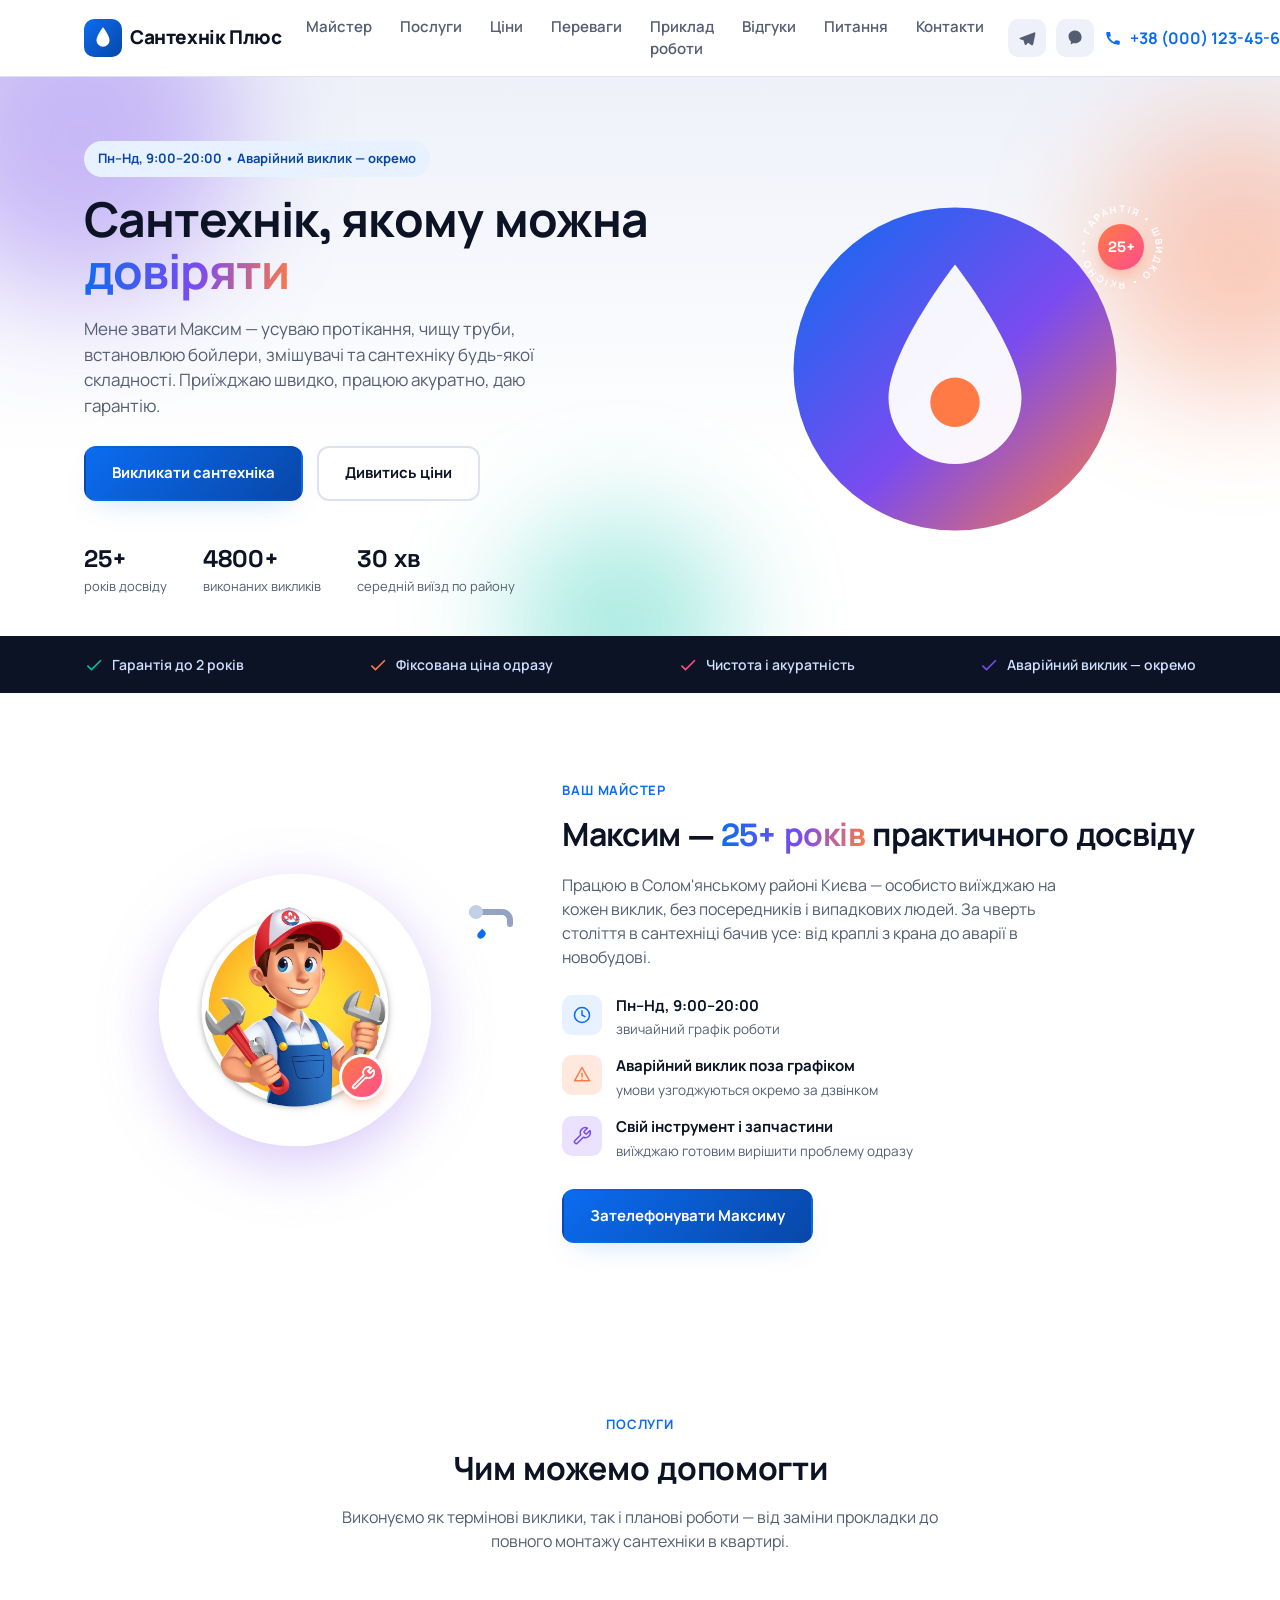
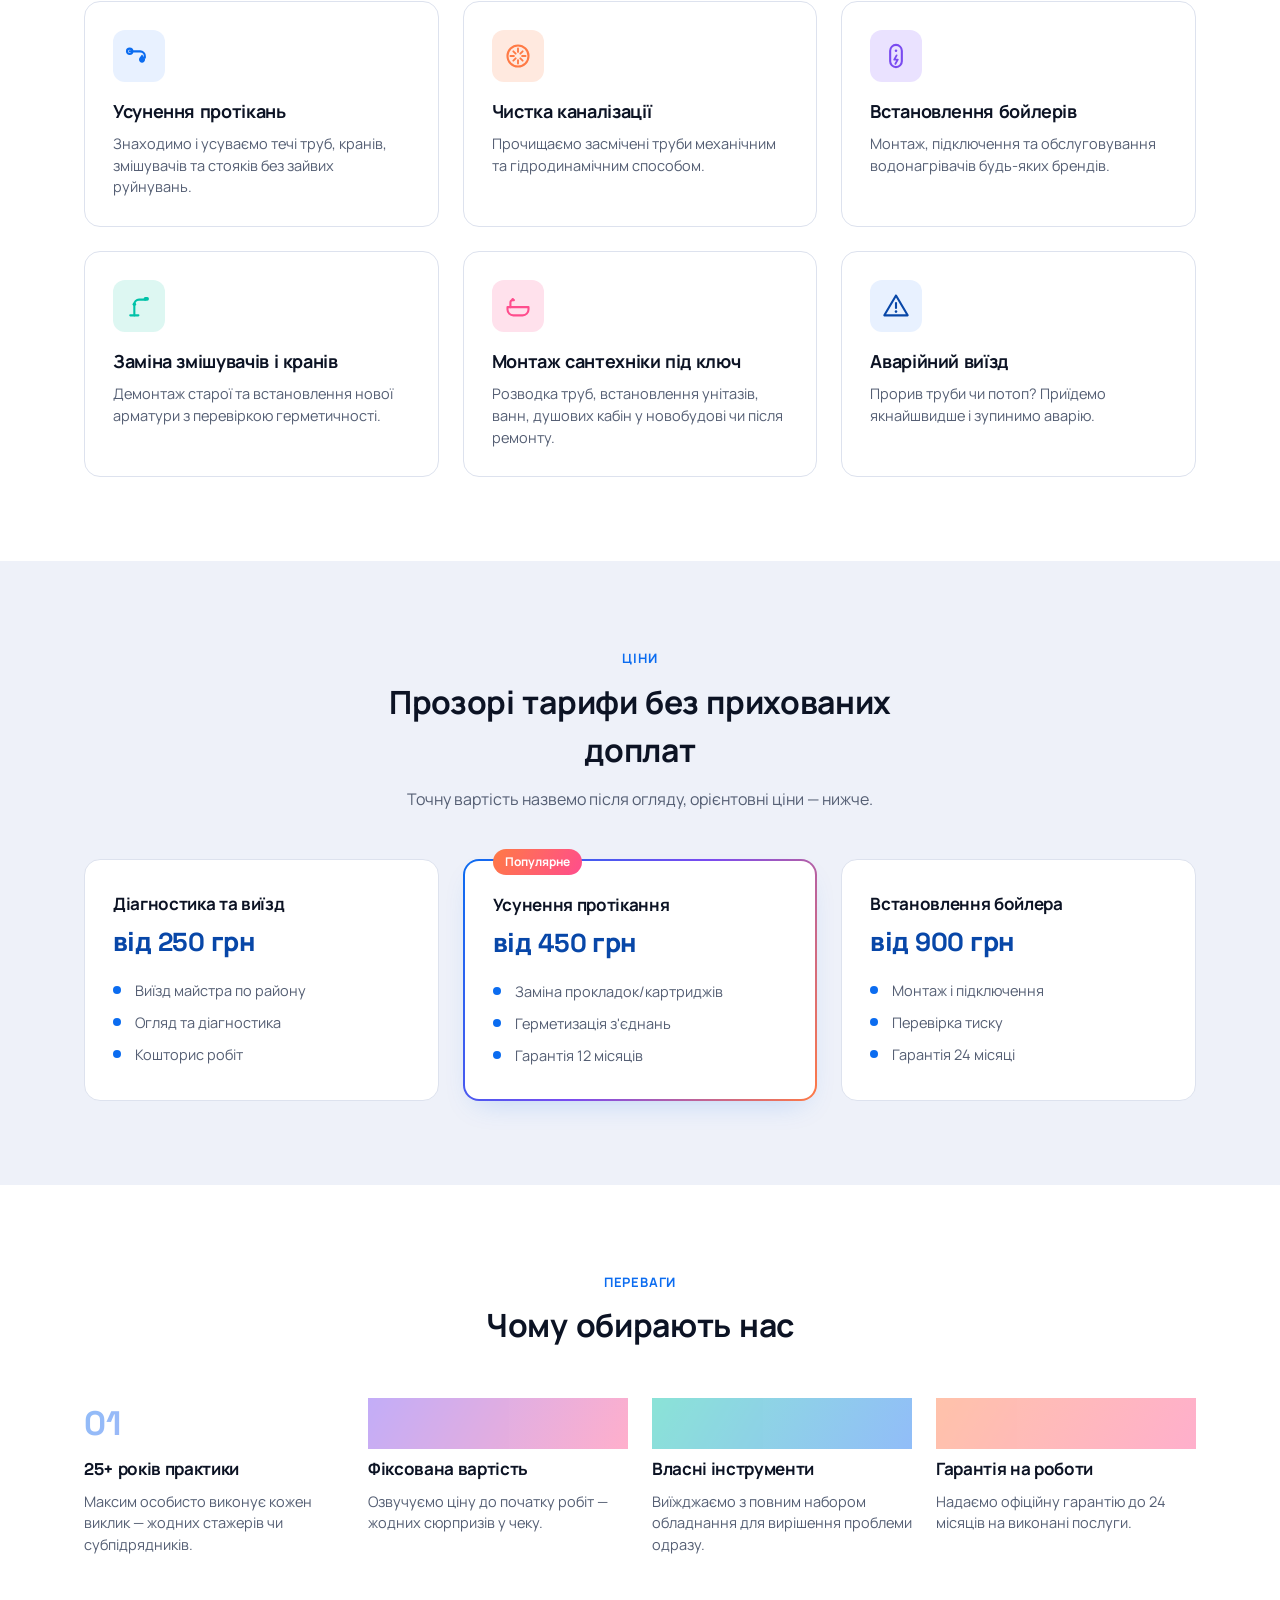
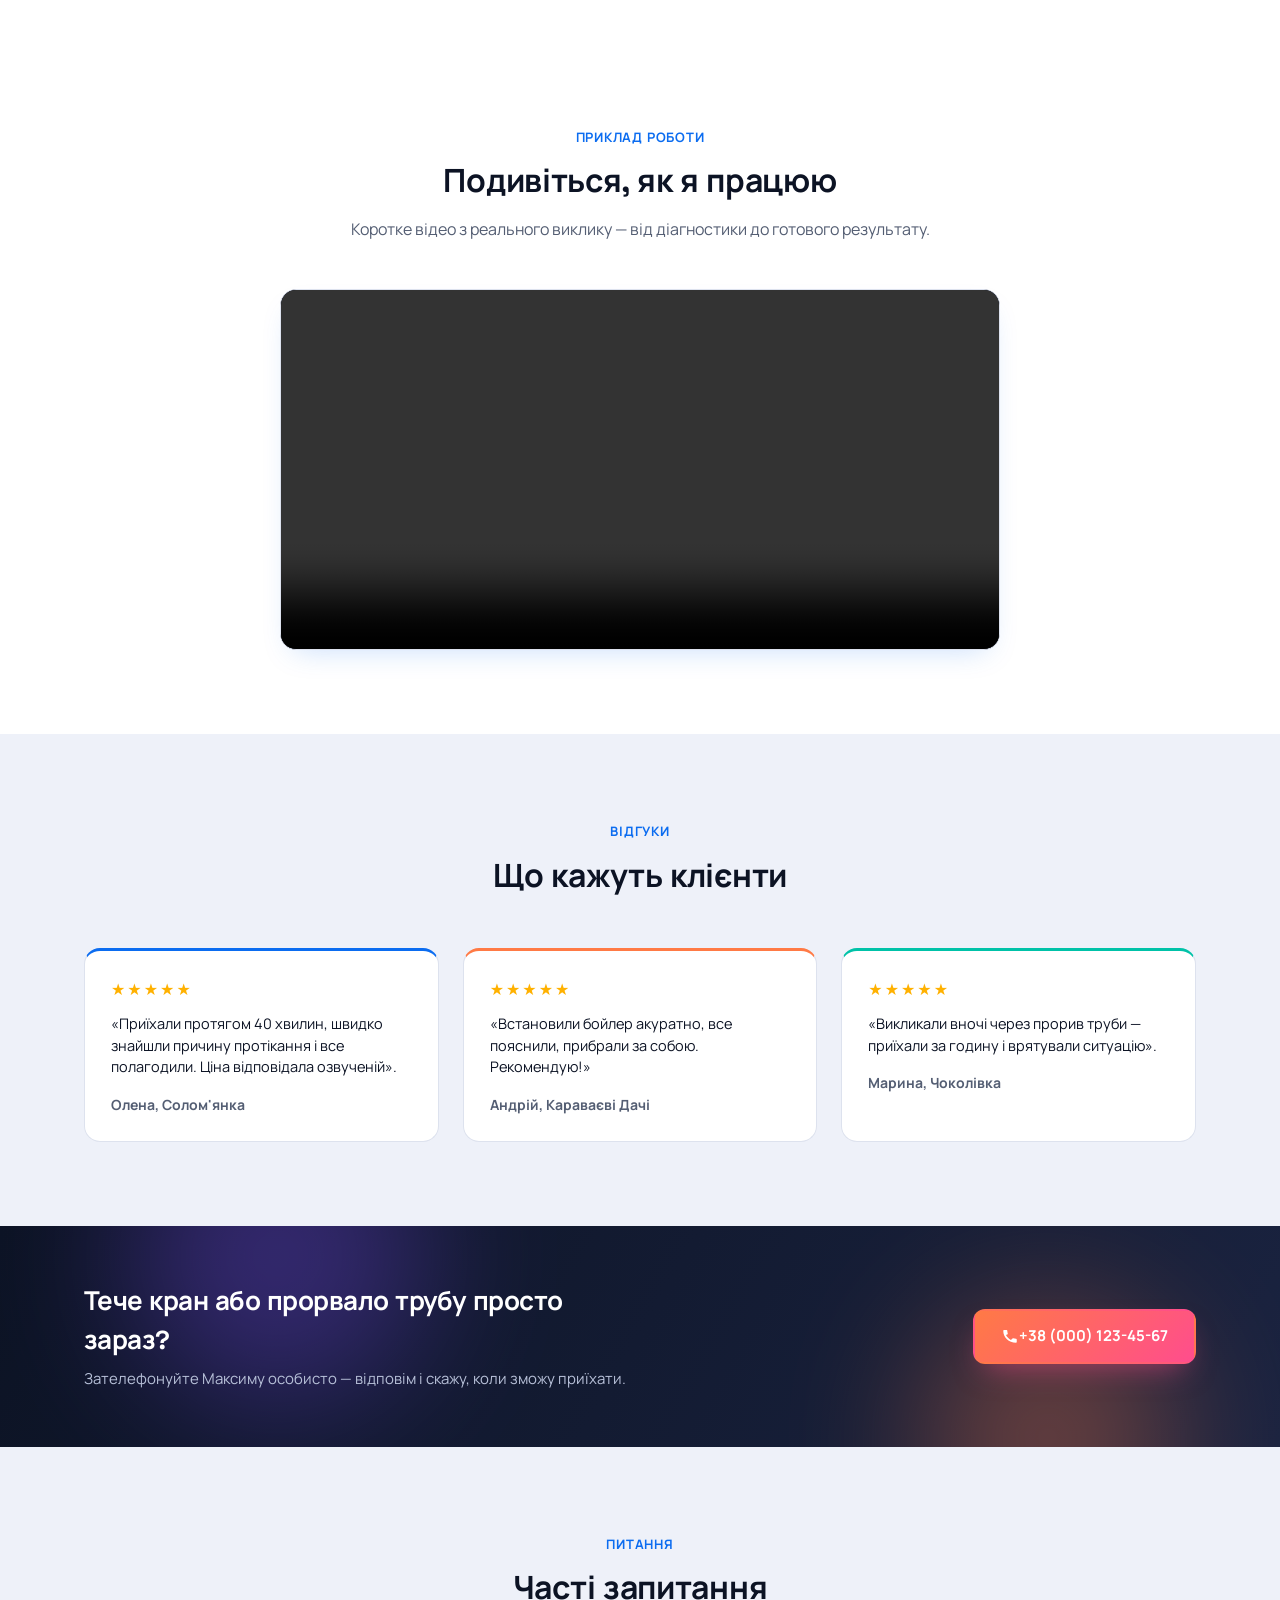
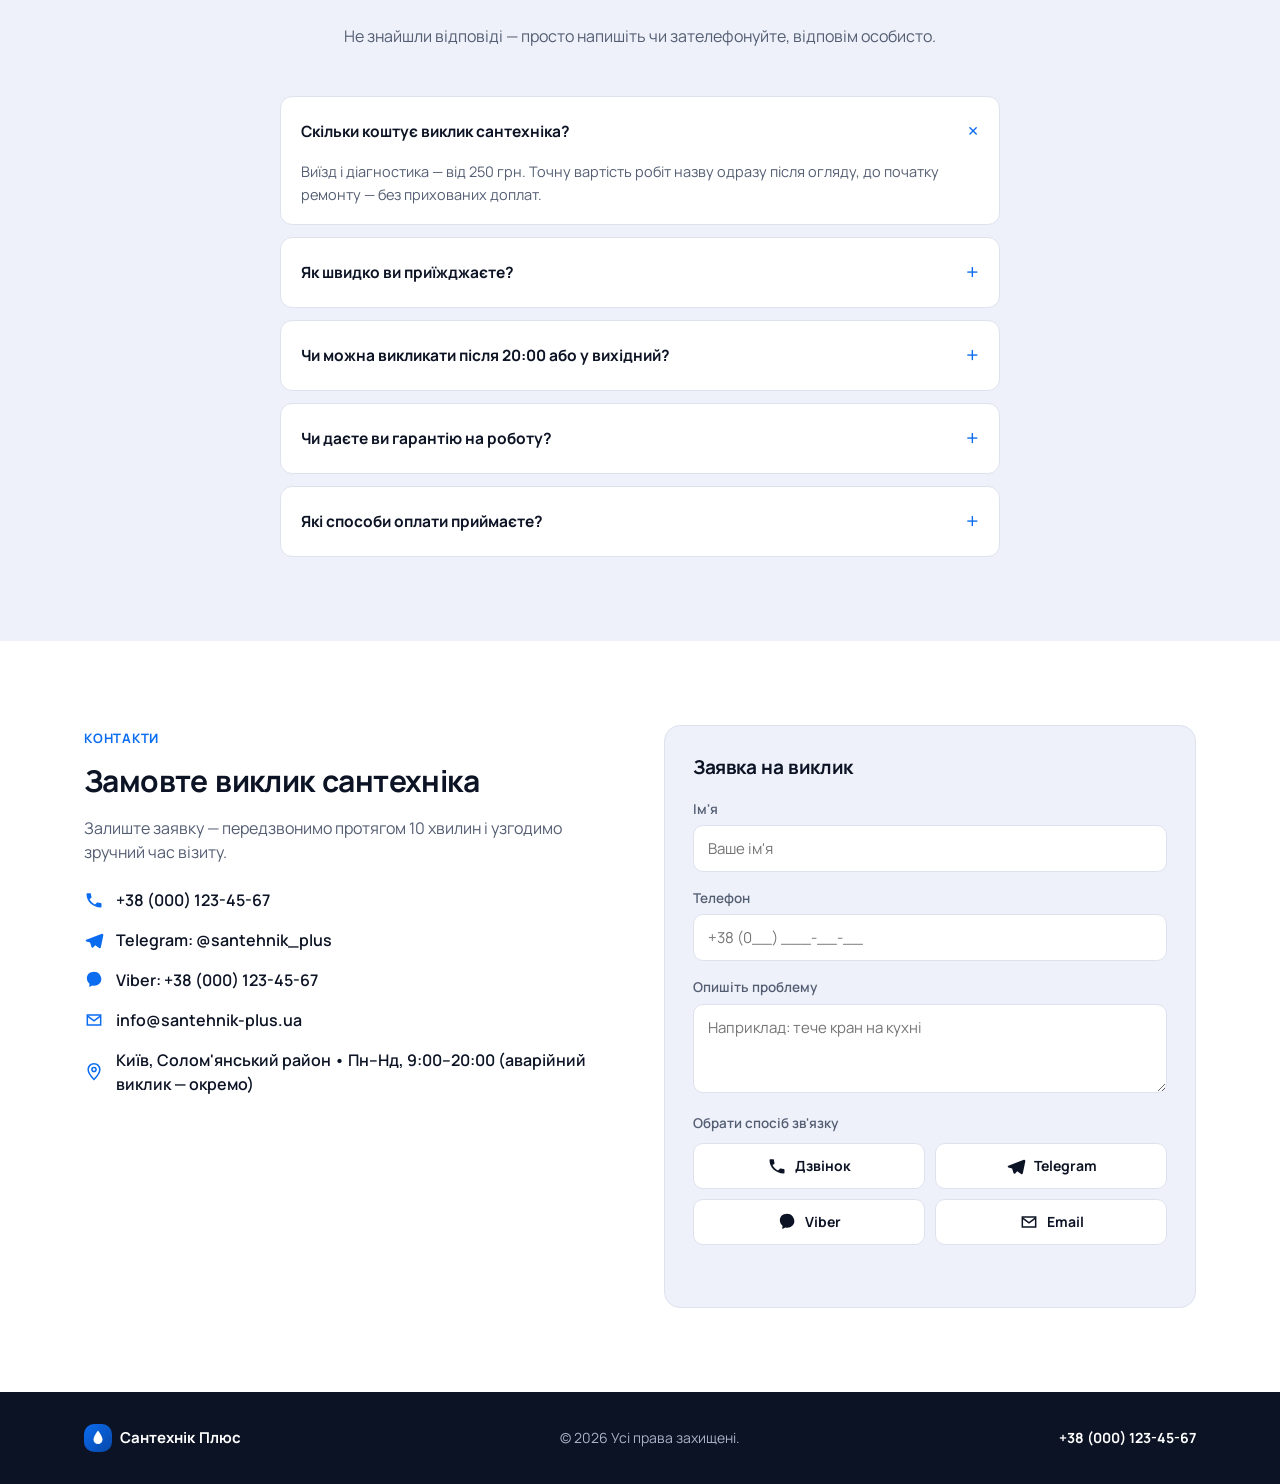
==== index.html @ 185c7ff7 "Darken palette and add FAQ, CTA band, scroll-reveal Deepen ink/border/muted tokens, add a dark gradi" ====
<!DOCTYPE html>
<html lang="uk">
<head>
<meta charset="UTF-8">
<meta name="viewport" content="width=device-width, initial-scale=1.0">
<title>Сантехнік Плюс — Максим, сантехнік з 25+ роками досвіду</title>
<meta name="description" content="Сантехнік Максим у Солом'янському районі Києва: усунення протікань, монтаж сантехніки, чистка труб, установка бойлерів. Виїзд протягом години, гарантія на роботи.">
<link rel="preconnect" href="https://fonts.googleapis.com">
<link rel="stylesheet" href="https://fonts.googleapis.com/css2?family=Manrope:wght@400;500;600;700;800&family=Space+Grotesk:wght@500;600;700&display=swap">
<link rel="stylesheet" href="style.css">
</head>
<body>

<header class="header" id="top">
  <div class="container header__inner">
    <a href="#top" class="logo">
      <span class="logo__icon">
        <svg width="26" height="26" viewBox="0 0 24 24" fill="none"><path d="M12 2C12 2 6 9.5 6 14a6 6 0 0012 0c0-4.5-6-12-6-12z" fill="currentColor"/></svg>
      </span>
      Сантехнік&nbsp;Плюс
    </a>
    <nav class="nav" id="nav">
      <a href="#master">Майстер</a>
      <a href="#services">Послуги</a>
      <a href="#prices">Ціни</a>
      <a href="#advantages">Переваги</a>
      <a href="#portfolio">Приклад роботи</a>
      <a href="#reviews">Відгуки</a>
      <a href="#faq">Питання</a>
      <a href="#contacts">Контакти</a>
    </nav>
    <div class="header__contacts">
      <a href="#" data-contact="telegram" target="_blank" rel="noopener" class="icon-btn icon-btn--telegram" aria-label="Написати в Telegram" title="Telegram">
        <svg width="18" height="18" viewBox="0 0 24 24" fill="none"><path d="M21.5 4.5L2.8 11.7c-1 .4-1 1.7.1 2l4.4 1.4 1.7 5.4c.3.9 1.4 1.1 2 .4l2.5-2.7 4.6 3.4c.8.6 1.9.2 2.1-.8l3-14.4c.3-1.3-1-2-2.3-1.9z" fill="currentColor"/></svg>
      </a>
      <a href="#" data-contact="viber" class="icon-btn icon-btn--viber" aria-label="Написати в Viber" title="Viber">
        <svg width="18" height="18" viewBox="0 0 24 24" fill="none"><path d="M12.1 2C7 2 3.4 5.3 3.4 10c0 2.6 1.2 4.9 3.2 6.5l-.3 3.3c0 .4.4.6.7.4l3-1.6c.7.2 1.4.3 2.1.3 5.1 0 8.7-3.3 8.7-8 0-4.6-3.6-8.9-8.7-8.9z" fill="currentColor"/></svg>
      </a>
      <a href="#" data-contact="tel" class="header__phone">
        <svg width="18" height="18" viewBox="0 0 24 24" fill="none"><path d="M6.6 10.8c1.4 2.8 3.8 5.1 6.6 6.6l2.2-2.2c.3-.3.7-.4 1-.2 1.1.4 2.3.6 3.6.6.6 0 1 .4 1 1V20c0 .6-.4 1-1 1C10.4 21 3 13.6 3 4.9c0-.6.4-1 1-1h3.4c.6 0 1 .4 1 1 0 1.2.2 2.4.6 3.6.1.4 0 .8-.2 1L6.6 10.8z" fill="currentColor"/></svg>
        <span data-contact="tel-text">+38 (000) 123-45-67</span>
      </a>
    </div>
    <button class="burger" id="burger" aria-label="Меню"><span></span><span></span><span></span></button>
  </div>
</header>

<section class="hero">
  <div class="hero__blob hero__blob--1" aria-hidden="true"></div>
  <div class="hero__blob hero__blob--2" aria-hidden="true"></div>
  <div class="hero__blob hero__blob--3" aria-hidden="true"></div>
  <div class="container hero__inner">
    <div class="hero__text">
      <span class="badge">Пн–Нд, 9:00–20:00 • Аварійний виклик — окремо</span>
      <h1>Сантехнік, якому можна <span class="gradient-word">довіряти</span></h1>
      <p>Мене звати Максим — усуваю протікання, чищу труби, встановлюю бойлери, змішувачі та сантехніку будь-якої складності. Приїжджаю швидко, працюю акуратно, даю гарантію.</p>
      <div class="hero__cta">
        <a href="tel:+380001234567" class="btn btn--primary">Викликати сантехніка</a>
        <a href="#prices" class="btn btn--ghost">Дивитись ціни</a>
      </div>
      <ul class="hero__stats">
        <li><strong>25+</strong><span>років досвіду</span></li>
        <li><strong>4800+</strong><span>виконаних викликів</span></li>
        <li><strong>30&nbsp;хв</strong><span>середній виїзд по району</span></li>
      </ul>
    </div>
    <div class="hero__art">
      <svg class="hero__art-main" viewBox="0 0 400 400" fill="none" aria-hidden="true">
        <circle cx="200" cy="200" r="170" fill="url(#g1)"/>
        <path d="M200 90c0 0-70 90-70 140a70 70 0 00140 0c0-50-70-140-70-140z" fill="#fff" fill-opacity="0.95"/>
        <circle cx="200" cy="235" r="26" fill="#ff7a45"/>
        <defs>
          <linearGradient id="g1" x1="30" y1="30" x2="370" y2="370" gradientUnits="userSpaceOnUse">
            <stop stop-color="#0b6cf0"/>
            <stop offset="0.55" stop-color="#7a4bf0"/>
            <stop offset="1" stop-color="#ff7a45"/>
          </linearGradient>
        </defs>
      </svg>
      <div class="stamp" aria-hidden="true">
        <svg class="stamp__ring" viewBox="0 0 120 120">
          <defs>
            <path id="stampCircle" d="M60,60 m-45,0 a45,45 0 1,1 90,0 a45,45 0 1,1 -90,0"/>
          </defs>
          <text font-size="12.3" font-weight="700" letter-spacing="2.4" fill="#fff">
            <textPath href="#stampCircle" startOffset="0%">• ГАРАНТІЯ • ШВИДКО • ЯКІСНО •</textPath>
          </text>
        </svg>
        <span class="stamp__center">25+</span>
      </div>
    </div>
  </div>
</section>

<section class="strip">
  <div class="container strip__inner">
    <div><svg width="20" height="20" viewBox="0 0 24 24" fill="none"><path d="M9 16.2L4.8 12l-1.4 1.4L9 19 21 7l-1.4-1.4L9 16.2z" fill="currentColor"/></svg> Гарантія до 2 років</div>
    <div><svg width="20" height="20" viewBox="0 0 24 24" fill="none"><path d="M9 16.2L4.8 12l-1.4 1.4L9 19 21 7l-1.4-1.4L9 16.2z" fill="currentColor"/></svg> Фіксована ціна одразу</div>
    <div><svg width="20" height="20" viewBox="0 0 24 24" fill="none"><path d="M9 16.2L4.8 12l-1.4 1.4L9 19 21 7l-1.4-1.4L9 16.2z" fill="currentColor"/></svg> Чистота і акуратність</div>
    <div><svg width="20" height="20" viewBox="0 0 24 24" fill="none"><path d="M9 16.2L4.8 12l-1.4 1.4L9 19 21 7l-1.4-1.4L9 16.2z" fill="currentColor"/></svg> Аварійний виклик — окремо</div>
  </div>
</section>

<section class="section master reveal" id="master">
  <div class="container master__inner">
    <div class="master__art" aria-hidden="true">
      <div class="master__avatar">
        <div class="master__avatar-frame">
          <img src="images/master-photo.jpg" alt="Максим — сантехнік" width="180" height="180">
        </div>
        <span class="master__badge" title="Розвідний ключ — інструмент №1">
          <svg width="26" height="26" viewBox="0 0 24 24" fill="none"><path d="M20.5 3.5a5 5 0 00-6.8 6.8L4 20l0 0a1.4 1.4 0 002 2l9.7-9.7a5 5 0 006.8-6.8l-3 3-2-2 3-3z" stroke="#fff" stroke-width="1.7" stroke-linejoin="round" stroke-linecap="round"/></svg>
        </span>
      </div>
      <div class="faucet" aria-hidden="true">
        <svg width="70" height="60" viewBox="0 0 70 60" fill="none">
          <path d="M6 14h30a8 8 0 018 8v4" stroke="#94a3c4" stroke-width="6" stroke-linecap="round"/>
          <circle cx="10" cy="14" r="7" fill="#c3cfe6"/>
        </svg>
        <span class="faucet__drop"></span>
        <span class="faucet__ripple"></span>
      </div>
    </div>
    <div class="master__info">
      <span class="eyebrow">Ваш майстер</span>
      <h2>Максим — <span class="gradient-word">25+ років</span> практичного досвіду</h2>
      <p>Працюю в Солом'янському районі Києва — особисто виїжджаю на кожен виклик, без посередників і випадкових людей. За чверть століття в сантехніці бачив усе: від краплі з крана до аварії в новобудові.</p>
      <ul class="master__facts">
        <li>
          <span class="master__fact-icon master__fact-icon--blue">
            <svg width="20" height="20" viewBox="0 0 24 24" fill="none"><circle cx="12" cy="12" r="9" stroke="currentColor" stroke-width="1.8"/><path d="M12 7v5l3.5 2" stroke="currentColor" stroke-width="1.8" stroke-linecap="round" stroke-linejoin="round"/></svg>
          </span>
          <div><strong>Пн–Нд, 9:00–20:00</strong><span>звичайний графік роботи</span></div>
        </li>
        <li>
          <span class="master__fact-icon master__fact-icon--orange">
            <svg width="20" height="20" viewBox="0 0 24 24" fill="none"><path d="M12 3l9 16H3l9-16z" stroke="currentColor" stroke-width="1.8" stroke-linejoin="round"/><path d="M12 10v4" stroke="currentColor" stroke-width="1.8" stroke-linecap="round"/><circle cx="12" cy="17" r="0.9" fill="currentColor"/></svg>
          </span>
          <div><strong>Аварійний виклик поза графіком</strong><span>умови узгоджуються окремо за дзвінком</span></div>
        </li>
        <li>
          <span class="master__fact-icon master__fact-icon--purple">
            <svg width="20" height="20" viewBox="0 0 24 24" fill="none"><path d="M14.7 6.3a1 1 0 000 1.4l1.6 1.6a1 1 0 001.4 0l3.77-3.77a6 6 0 01-7.94 7.94l-6.91 6.91a2.12 2.12 0 01-3-3l6.91-6.91a6 6 0 017.94-7.94l-3.76 3.76z" stroke="currentColor" stroke-width="1.8" stroke-linejoin="round" stroke-linecap="round"/></svg>
          </span>
          <div><strong>Свій інструмент і запчастини</strong><span>виїжджаю готовим вирішити проблему одразу</span></div>
        </li>
      </ul>
      <a href="#" data-contact="tel" class="btn btn--primary">Зателефонувати Максиму</a>
    </div>
  </div>
</section>

<section class="section reveal" id="services">
  <div class="container">
    <div class="section__head">
      <span class="eyebrow">Послуги</span>
      <h2>Чим можемо допомогти</h2>
      <p>Виконуємо як термінові виклики, так і планові роботи — від заміни прокладки до повного монтажу сантехніки в квартирі.</p>
    </div>
    <div class="grid grid--services">
      <div class="card">
        <div class="card__icon"><svg width="28" height="28" viewBox="0 0 24 24" fill="none"><path d="M4 8h9a4 4 0 014 4v1.5" stroke="currentColor" stroke-width="1.8" stroke-linecap="round"/><circle cx="4" cy="8" r="2.3" stroke="currentColor" stroke-width="1.8"/><path d="M17.2 15c0 1.5-1.2 2.7-2.6 2.7s-2.6-1.2-2.6-2.7c0-1.4 2.6-4.3 2.6-4.3s2.6 2.9 2.6 4.3z" fill="currentColor"/></svg></div>
        <h3>Усунення протікань</h3>
        <p>Знаходимо і усуваємо течі труб, кранів, змішувачів та стояків без зайвих руйнувань.</p>
      </div>
      <div class="card">
        <div class="card__icon"><svg width="28" height="28" viewBox="0 0 24 24" fill="none"><circle cx="12" cy="12" r="9" stroke="currentColor" stroke-width="1.8"/><path d="M12 5.5v3M12 15.5v3M5.5 12h3M15.5 12h3M8 8l2 2M14 14l2 2M8 16l2-2M14 10l2-2" stroke="currentColor" stroke-width="1.6" stroke-linecap="round"/></svg></div>
        <h3>Чистка каналізації</h3>
        <p>Прочищаємо засмічені труби механічним та гідродинамічним способом.</p>
      </div>
      <div class="card">
        <div class="card__icon"><svg width="28" height="28" viewBox="0 0 24 24" fill="none"><rect x="7" y="2.5" width="10" height="19" rx="5" stroke="currentColor" stroke-width="1.8"/><circle cx="12" cy="7.5" r="1.1" fill="currentColor"/><path d="M12.5 11.5l-2 3.6h3l-2 3.6" stroke="currentColor" stroke-width="1.6" stroke-linecap="round" stroke-linejoin="round"/></svg></div>
        <h3>Встановлення бойлерів</h3>
        <p>Монтаж, підключення та обслуговування водонагрівачів будь-яких брендів.</p>
      </div>
      <div class="card">
        <div class="card__icon"><svg width="28" height="28" viewBox="0 0 24 24" fill="none"><path d="M8 20V10.5a4 4 0 014-4h5.5" stroke="currentColor" stroke-width="1.8" stroke-linecap="round"/><path d="M4.5 20h7" stroke="currentColor" stroke-width="1.8" stroke-linecap="round"/><rect x="16" y="4.3" width="4.5" height="3.2" rx="1.4" fill="currentColor"/><circle cx="8" cy="10.5" r="1.5" fill="currentColor"/></svg></div>
        <h3>Заміна змішувачів і кранів</h3>
        <p>Демонтаж старої та встановлення нової арматури з перевіркою герметичності.</p>
      </div>
      <div class="card">
        <div class="card__icon"><svg width="28" height="28" viewBox="0 0 24 24" fill="none"><path d="M3 13h18v2a5 5 0 01-5 5H8a5 5 0 01-5-5v-2z" stroke="currentColor" stroke-width="1.8" stroke-linejoin="round"/><path d="M5.5 13V9a2 2 0 012-2h1" stroke="currentColor" stroke-width="1.8" stroke-linecap="round"/><circle cx="7.5" cy="6.3" r="1.1" fill="currentColor"/></svg></div>
        <h3>Монтаж сантехніки під ключ</h3>
        <p>Розводка труб, встановлення унітазів, ванн, душових кабін у новобудові чи після ремонту.</p>
      </div>
      <div class="card">
        <div class="card__icon"><svg width="28" height="28" viewBox="0 0 24 24" fill="none"><path d="M12 3L2 20h20L12 3z" stroke="currentColor" stroke-width="1.8" stroke-linejoin="round"/><path d="M12 9.5v4.2" stroke="currentColor" stroke-width="1.8" stroke-linecap="round"/><circle cx="12" cy="16.8" r="1.1" fill="currentColor"/></svg></div>
        <h3>Аварійний виїзд</h3>
        <p>Прорив труби чи потоп? Приїдемо якнайшвидше і зупинимо аварію.</p>
      </div>
    </div>
  </div>
</section>

<section class="section section--muted reveal" id="prices">
  <div class="container">
    <div class="section__head">
      <span class="eyebrow">Ціни</span>
      <h2>Прозорі тарифи без прихованих доплат</h2>
      <p>Точну вартість назвемо після огляду, орієнтовні ціни — нижче.</p>
    </div>
    <div class="grid grid--prices">
      <div class="price">
        <h3>Діагностика та виїзд</h3>
        <div class="price__value">від 250&nbsp;грн</div>
        <ul>
          <li>Виїзд майстра по району</li>
          <li>Огляд та діагностика</li>
          <li>Кошторис робіт</li>
        </ul>
      </div>
      <div class="price price--accent">
        <span class="price__tag">Популярне</span>
        <h3>Усунення протікання</h3>
        <div class="price__value">від 450&nbsp;грн</div>
        <ul>
          <li>Заміна прокладок/картриджів</li>
          <li>Герметизація з'єднань</li>
          <li>Гарантія 12 місяців</li>
        </ul>
      </div>
      <div class="price">
        <h3>Встановлення бойлера</h3>
        <div class="price__value">від 900&nbsp;грн</div>
        <ul>
          <li>Монтаж і підключення</li>
          <li>Перевірка тиску</li>
          <li>Гарантія 24 місяці</li>
        </ul>
      </div>
    </div>
  </div>
</section>

<section class="section reveal" id="advantages">
  <div class="container">
    <div class="section__head">
      <span class="eyebrow">Переваги</span>
      <h2>Чому обирають нас</h2>
    </div>
    <div class="grid grid--adv">
      <div class="adv">
        <span class="adv__num">01</span>
        <h3>25+ років практики</h3>
        <p>Максим особисто виконує кожен виклик — жодних стажерів чи субпідрядників.</p>
      </div>
      <div class="adv">
        <span class="adv__num">02</span>
        <h3>Фіксована вартість</h3>
        <p>Озвучуємо ціну до початку робіт — жодних сюрпризів у чеку.</p>
      </div>
      <div class="adv">
        <span class="adv__num">03</span>
        <h3>Власні інструменти</h3>
        <p>Виїжджаємо з повним набором обладнання для вирішення проблеми одразу.</p>
      </div>
      <div class="adv">
        <span class="adv__num">04</span>
        <h3>Гарантія на роботи</h3>
        <p>Надаємо офіційну гарантію до 24 місяців на виконані послуги.</p>
      </div>
    </div>
  </div>
</section>

<section class="section reveal" id="portfolio">
  <div class="container">
    <div class="section__head">
      <span class="eyebrow">Приклад роботи</span>
      <h2>Подивіться, як я працюю</h2>
      <p>Коротке відео з реального виклику — від діагностики до готового результату.</p>
    </div>
    <div class="video-frame">
      <video controls preload="metadata">
        <source src="video/video_2026-09-09_15-51-47.mp4" type="video/mp4">
        Ваш браузер не підтримує відео. <a href="video/video_2026-09-09_15-51-47.mp4">Завантажити відео</a>.
      </video>
    </div>
  </div>
</section>

<section class="section section--muted reveal" id="reviews">
  <div class="container">
    <div class="section__head">
      <span class="eyebrow">Відгуки</span>
      <h2>Що кажуть клієнти</h2>
    </div>
    <div class="grid grid--reviews">
      <div class="review">
        <div class="review__stars">★★★★★</div>
        <p>«Приїхали протягом 40 хвилин, швидко знайшли причину протікання і все полагодили. Ціна відповідала озвученій».</p>
        <div class="review__author">Олена, Солом'янка</div>
      </div>
      <div class="review">
        <div class="review__stars">★★★★★</div>
        <p>«Встановили бойлер акуратно, все пояснили, прибрали за собою. Рекомендую!»</p>
        <div class="review__author">Андрій, Караваєві Дачі</div>
      </div>
      <div class="review">
        <div class="review__stars">★★★★★</div>
        <p>«Викликали вночі через прорив труби — приїхали за годину і врятували ситуацію».</p>
        <div class="review__author">Марина, Чоколівка</div>
      </div>
    </div>
  </div>
</section>

<section class="cta-band reveal">
  <div class="cta-band__blob cta-band__blob--1" aria-hidden="true"></div>
  <div class="cta-band__blob cta-band__blob--2" aria-hidden="true"></div>
  <div class="container cta-band__inner">
    <div>
      <h2>Тече кран або прорвало трубу просто зараз?</h2>
      <p>Зателефонуйте Максиму особисто — відповім і скажу, коли зможу приїхати.</p>
    </div>
    <a href="#" data-contact="tel" class="btn btn--cta">
      <svg width="18" height="18" viewBox="0 0 24 24" fill="none"><path d="M6.6 10.8c1.4 2.8 3.8 5.1 6.6 6.6l2.2-2.2c.3-.3.7-.4 1-.2 1.1.4 2.3.6 3.6.6.6 0 1 .4 1 1V20c0 .6-.4 1-1 1C10.4 21 3 13.6 3 4.9c0-.6.4-1 1-1h3.4c.6 0 1 .4 1 1 0 1.2.2 2.4.6 3.6.1.4 0 .8-.2 1L6.6 10.8z" fill="currentColor"/></svg>
      <span data-contact="tel-text">+38 (000) 123-45-67</span>
    </a>
  </div>
</section>

<section class="section section--muted reveal" id="faq">
  <div class="container">
    <div class="section__head">
      <span class="eyebrow">Питання</span>
      <h2>Часті запитання</h2>
      <p>Не знайшли відповіді — просто напишіть чи зателефонуйте, відповім особисто.</p>
    </div>
    <div class="faq">
      <details class="faq__item" open>
        <summary>Скільки коштує виклик сантехніка?</summary>
        <p>Виїзд і діагностика — від 250 грн. Точну вартість робіт назву одразу після огляду, до початку ремонту — без прихованих доплат.</p>
      </details>
      <details class="faq__item">
        <summary>Як швидко ви приїжджаєте?</summary>
        <p>У межах Солом'янського району зазвичай протягом 30–60 хвилин після дзвінка в робочий час (9:00–20:00).</p>
      </details>
      <details class="faq__item">
        <summary>Чи можна викликати після 20:00 або у вихідний?</summary>
        <p>Так, аварійні випадки (прорив труби, потоп) розглядаю поза графіком — умови такого виїзду узгоджуємо окремо за дзвінком.</p>
      </details>
      <details class="faq__item">
        <summary>Чи даєте ви гарантію на роботу?</summary>
        <p>Так, на всі виконані роботи — офіційна гарантія від 12 до 24 місяців залежно від типу послуги.</p>
      </details>
      <details class="faq__item">
        <summary>Які способи оплати приймаєте?</summary>
        <p>Готівка або переказ на карту одразу після завершення робіт — без передоплати.</p>
      </details>
    </div>
  </div>
</section>

<section class="section reveal" id="contacts">
  <div class="container contacts">
    <div class="contacts__info">
      <span class="eyebrow">Контакти</span>
      <h2>Замовте виклик сантехніка</h2>
      <p>Залиште заявку — передзвонимо протягом 10 хвилин і узгодимо зручний час візиту.</p>
      <ul class="contacts__list">
        <li>
          <svg width="20" height="20" viewBox="0 0 24 24" fill="none"><path d="M6.6 10.8c1.4 2.8 3.8 5.1 6.6 6.6l2.2-2.2c.3-.3.7-.4 1-.2 1.1.4 2.3.6 3.6.6.6 0 1 .4 1 1V20c0 .6-.4 1-1 1C10.4 21 3 13.6 3 4.9c0-.6.4-1 1-1h3.4c.6 0 1 .4 1 1 0 1.2.2 2.4.6 3.6.1.4 0 .8-.2 1L6.6 10.8z" fill="currentColor"/></svg>
          <a href="#" data-contact="tel"><span data-contact="tel-text">+38 (000) 123-45-67</span></a>
        </li>
        <li>
          <svg width="20" height="20" viewBox="0 0 24 24" fill="none"><path d="M21.5 4.5L2.8 11.7c-1 .4-1 1.7.1 2l4.4 1.4 1.7 5.4c.3.9 1.4 1.1 2 .4l2.5-2.7 4.6 3.4c.8.6 1.9.2 2.1-.8l3-14.4c.3-1.3-1-2-2.3-1.9z" fill="currentColor"/></svg>
          <a href="#" data-contact="telegram" target="_blank" rel="noopener">Telegram: <span data-contact="telegram-text">@santehnik_plus</span></a>
        </li>
        <li>
          <svg width="20" height="20" viewBox="0 0 24 24" fill="none"><path d="M12.1 2C7 2 3.4 5.3 3.4 10c0 2.6 1.2 4.9 3.2 6.5l-.3 3.3c0 .4.4.6.7.4l3-1.6c.7.2 1.4.3 2.1.3 5.1 0 8.7-3.3 8.7-8 0-4.6-3.6-8.9-8.7-8.9z" fill="currentColor"/></svg>
          <a href="#" data-contact="viber">Viber: <span data-contact="tel-text">+38 (000) 123-45-67</span></a>
        </li>
        <li>
          <svg width="20" height="20" viewBox="0 0 24 24" fill="none"><path d="M4 6h16v12H4z" stroke="currentColor" stroke-width="1.8"/><path d="M4 7l8 6 8-6" stroke="currentColor" stroke-width="1.8"/></svg>
          <a href="#" data-contact="email">info@santehnik-plus.ua</a>
        </li>
        <li>
          <svg width="20" height="20" viewBox="0 0 24 24" fill="none"><path d="M12 21s-7-7.2-7-12a7 7 0 1114 0c0 4.8-7 12-7 12z" stroke="currentColor" stroke-width="1.8"/><circle cx="12" cy="9" r="2.5" stroke="currentColor" stroke-width="1.8"/></svg>
          <span>Київ, Солом'янський район • Пн–Нд, 9:00–20:00 (аварійний виклик — окремо)</span>
        </li>
      </ul>
    </div>
    <form class="form" id="callForm">
      <h3>Заявка на виклик</h3>
      <label>
        Ім'я
        <input type="text" name="name" placeholder="Ваше ім'я" required>
      </label>
      <label>
        Телефон
        <input type="tel" name="phone" placeholder="+38 (0__) ___-__-__" required>
      </label>
      <label>
        Опишіть проблему
        <textarea name="message" placeholder="Наприклад: тече кран на кухні" rows="3"></textarea>
      </label>
      <p class="form__label">Обрати спосіб зв'язку</p>
      <div class="channel-buttons">
        <button type="button" class="channel-btn channel-btn--tel" data-channel="tel">
          <svg width="20" height="20" viewBox="0 0 24 24" fill="none"><path d="M6.6 10.8c1.4 2.8 3.8 5.1 6.6 6.6l2.2-2.2c.3-.3.7-.4 1-.2 1.1.4 2.3.6 3.6.6.6 0 1 .4 1 1V20c0 .6-.4 1-1 1C10.4 21 3 13.6 3 4.9c0-.6.4-1 1-1h3.4c.6 0 1 .4 1 1 0 1.2.2 2.4.6 3.6.1.4 0 .8-.2 1L6.6 10.8z" fill="currentColor"/></svg>
          Дзвінок
        </button>
        <button type="button" class="channel-btn channel-btn--telegram" data-channel="telegram">
          <svg width="20" height="20" viewBox="0 0 24 24" fill="none"><path d="M21.5 4.5L2.8 11.7c-1 .4-1 1.7.1 2l4.4 1.4 1.7 5.4c.3.9 1.4 1.1 2 .4l2.5-2.7 4.6 3.4c.8.6 1.9.2 2.1-.8l3-14.4c.3-1.3-1-2-2.3-1.9z" fill="currentColor"/></svg>
          Telegram
        </button>
        <button type="button" class="channel-btn channel-btn--viber" data-channel="viber">
          <svg width="20" height="20" viewBox="0 0 24 24" fill="none"><path d="M12.1 2C7 2 3.4 5.3 3.4 10c0 2.6 1.2 4.9 3.2 6.5l-.3 3.3c0 .4.4.6.7.4l3-1.6c.7.2 1.4.3 2.1.3 5.1 0 8.7-3.3 8.7-8 0-4.6-3.6-8.9-8.7-8.9z" fill="currentColor"/></svg>
          Viber
        </button>
        <button type="button" class="channel-btn channel-btn--email" data-channel="email">
          <svg width="20" height="20" viewBox="0 0 24 24" fill="none"><path d="M4 6h16v12H4z" stroke="currentColor" stroke-width="1.8"/><path d="M4 7l8 6 8-6" stroke="currentColor" stroke-width="1.8"/></svg>
          Email
        </button>
      </div>
      <p class="form__note" id="formNote"></p>
    </form>
  </div>
</section>

<footer class="footer">
  <div class="container footer__inner">
    <span class="footer__brand">
      <span class="logo__icon"><svg width="18" height="18" viewBox="0 0 24 24" fill="none"><path d="M12 2C12 2 6 9.5 6 14a6 6 0 0012 0c0-4.5-6-12-6-12z" fill="currentColor"/></svg></span>
      Сантехнік Плюс
    </span>
    <span>© <span id="year"></span> Усі права захищені.</span>
    <a href="#" data-contact="tel"><span data-contact="tel-text">+38 (000) 123-45-67</span></a>
  </div>
</footer>

<div class="fab-menu" id="fabMenu">
  <a href="#" data-contact="email" class="fab fab--mini fab--email" aria-label="Написати на email">
    <svg width="20" height="20" viewBox="0 0 24 24" fill="none"><path d="M4 6h16v12H4z" stroke="currentColor" stroke-width="1.8"/><path d="M4 7l8 6 8-6" stroke="currentColor" stroke-width="1.8"/></svg>
  </a>
  <a href="#" data-contact="viber" class="fab fab--mini fab--viber" aria-label="Написати в Viber">
    <svg width="20" height="20" viewBox="0 0 24 24" fill="none"><path d="M12.1 2C7 2 3.4 5.3 3.4 10c0 2.6 1.2 4.9 3.2 6.5l-.3 3.3c0 .4.4.6.7.4l3-1.6c.7.2 1.4.3 2.1.3 5.1 0 8.7-3.3 8.7-8 0-4.6-3.6-8.9-8.7-8.9z" fill="currentColor"/></svg>
  </a>
  <a href="#" data-contact="telegram" target="_blank" rel="noopener" class="fab fab--mini fab--telegram" aria-label="Написати в Telegram">
    <svg width="20" height="20" viewBox="0 0 24 24" fill="none"><path d="M21.5 4.5L2.8 11.7c-1 .4-1 1.7.1 2l4.4 1.4 1.7 5.4c.3.9 1.4 1.1 2 .4l2.5-2.7 4.6 3.4c.8.6 1.9.2 2.1-.8l3-14.4c.3-1.3-1-2-2.3-1.9z" fill="currentColor"/></svg>
  </a>
  <button type="button" class="fab fab--toggle" id="fabToggle" aria-label="Зв'язатися з нами">
    <svg width="24" height="24" viewBox="0 0 24 24" fill="none"><path d="M6.6 10.8c1.4 2.8 3.8 5.1 6.6 6.6l2.2-2.2c.3-.3.7-.4 1-.2 1.1.4 2.3.6 3.6.6.6 0 1 .4 1 1V20c0 .6-.4 1-1 1C10.4 21 3 13.6 3 4.9c0-.6.4-1 1-1h3.4c.6 0 1 .4 1 1 0 1.2.2 2.4.6 3.6.1.4 0 .8-.2 1L6.6 10.8z" fill="currentColor"/></svg>
  </button>
</div>

<script src="script.js"></script>
</body>
</html>
---- style.css ----
:root {
  --blue: #0b6cf0;
  --blue-dark: #0847a8;
  --purple: #7a4bf0;
  --orange: #ff7a45;
  --teal: #00c2a8;
  --pink: #ff4d8d;
  --ink: #0c1324;
  --ink-soft: #545e73;
  --bg: #ffffff;
  --bg-muted: #eef1f9;
  --border: #dde2ee;
  --radius: 16px;
  --shadow: 0 12px 30px -14px rgba(11, 108, 240, 0.25);
  --font-display: 'Space Grotesk', 'Manrope', system-ui, sans-serif;
}

* { box-sizing: border-box; }

html { scroll-behavior: smooth; }

body {
  margin: 0;
  font-family: 'Manrope', system-ui, -apple-system, Segoe UI, Roboto, sans-serif;
  color: var(--ink);
  background: var(--bg);
  line-height: 1.5;
}

img, svg { display: block; }

h1, h2, h3, .logo, .stat, .price__value {
  font-family: var(--font-display);
  letter-spacing: -0.02em;
}

a { color: inherit; text-decoration: none; }

.container {
  max-width: 1160px;
  margin: 0 auto;
  padding: 0 24px;
}

/* Header */
.header {
  position: sticky;
  top: 0;
  z-index: 50;
  background: rgba(255,255,255,0.85);
  backdrop-filter: blur(10px);
  border-bottom: 1px solid var(--border);
}

.header__inner {
  display: flex;
  align-items: center;
  gap: 24px;
  height: 76px;
}

.logo {
  display: flex;
  align-items: center;
  gap: 8px;
  font-weight: 800;
  font-size: 19px;
  margin-right: auto;
}

.logo__icon {
  display: inline-flex;
  color: #fff;
  background: linear-gradient(135deg, var(--blue), var(--blue-dark));
  border-radius: 10px;
  padding: 6px;
}

.nav {
  display: flex;
  gap: 28px;
}

.nav a {
  font-weight: 600;
  font-size: 15px;
  color: var(--ink-soft);
  transition: color .15s ease;
}

.nav a:hover { color: var(--blue); }

.header__contacts {
  display: flex;
  align-items: center;
  gap: 10px;
}

.header__phone {
  display: flex;
  align-items: center;
  gap: 8px;
  font-weight: 700;
  color: var(--blue);
  white-space: nowrap;
}

.icon-btn {
  display: inline-flex;
  align-items: center;
  justify-content: center;
  width: 38px;
  height: 38px;
  border-radius: 10px;
  background: var(--bg-muted);
  color: var(--ink-soft);
  transition: transform .15s ease, background .15s ease, color .15s ease;
  flex-shrink: 0;
}
.icon-btn:hover { transform: translateY(-2px); }
.icon-btn--telegram:hover { background: #229ED9; color: #fff; }
.icon-btn--viber:hover { background: #7360f2; color: #fff; }

.burger {
  display: none;
  flex-direction: column;
  gap: 4px;
  background: none;
  border: 0;
  cursor: pointer;
  padding: 6px;
}
.burger span { width: 22px; height: 2px; background: var(--ink); border-radius: 2px; }

/* Buttons */
.btn {
  display: inline-flex;
  align-items: center;
  justify-content: center;
  padding: 14px 26px;
  border-radius: 12px;
  font-weight: 700;
  font-size: 15px;
  border: 2px solid transparent;
  cursor: pointer;
  transition: transform .15s ease, box-shadow .15s ease, background .15s ease;
}
.btn--primary {
  background: linear-gradient(135deg, var(--blue), var(--blue-dark));
  color: #fff;
  box-shadow: var(--shadow);
}
.btn--primary:hover { transform: translateY(-2px); }
.btn--ghost {
  background: #fff;
  border-color: var(--border);
  color: var(--ink);
}
.btn--ghost:hover { border-color: var(--blue); color: var(--blue); }
.btn--block { width: 100%; }

/* Hero */
.hero {
  position: relative;
  background: linear-gradient(180deg, var(--bg-muted), #fff 70%);
  padding: 64px 0 40px;
  overflow: hidden;
}
.hero__blob {
  position: absolute;
  border-radius: 50%;
  filter: blur(60px);
  opacity: 0.35;
  z-index: 0;
  animation: float 9s ease-in-out infinite;
}
.hero__blob--1 { width: 320px; height: 320px; background: var(--purple); top: -100px; left: -80px; }
.hero__blob--2 { width: 280px; height: 280px; background: var(--orange); top: 40px; right: -100px; animation-delay: -3s; }
.hero__blob--3 { width: 220px; height: 220px; background: var(--teal); bottom: -100px; left: 40%; animation-delay: -6s; }
@keyframes float {
  0%, 100% { transform: translateY(0) scale(1); }
  50% { transform: translateY(-22px) scale(1.06); }
}
.hero__inner {
  position: relative;
  z-index: 1;
  display: grid;
  grid-template-columns: 1.1fr 0.9fr;
  align-items: center;
  gap: 40px;
}
.badge {
  display: inline-block;
  background: #e8f1ff;
  color: var(--blue-dark);
  font-weight: 700;
  font-size: 13px;
  padding: 8px 14px;
  border-radius: 999px;
  margin-bottom: 18px;
}
.hero h1 {
  font-family: var(--font-display);
  font-size: 48px;
  font-weight: 700;
  line-height: 1.1;
  margin: 0 0 16px;
  letter-spacing: -0.02em;
}
.gradient-word {
  background: linear-gradient(100deg, var(--blue) 0%, var(--purple) 55%, var(--orange) 100%);
  -webkit-background-clip: text;
  background-clip: text;
  color: transparent;
}
.hero p {
  color: var(--ink-soft);
  font-size: 17px;
  max-width: 480px;
  margin: 0 0 28px;
}
.hero__cta { display: flex; gap: 14px; flex-wrap: wrap; margin-bottom: 40px; }
.hero__stats {
  display: flex;
  gap: 36px;
  list-style: none;
  padding: 0;
  margin: 0;
}
.hero__stats li { display: flex; flex-direction: column; }
.hero__stats strong { font-family: var(--font-display); font-size: 24px; }
.hero__stats span { color: var(--ink-soft); font-size: 13px; }

.hero__art { position: relative; }
.hero__art-main { width: 100%; height: auto; max-width: 380px; margin: 0 auto; animation: float 7s ease-in-out infinite; }

.stamp {
  position: absolute;
  top: 6%;
  right: 6%;
  width: 92px;
  height: 92px;
  animation: spin 16s linear infinite;
}
.stamp__ring { width: 100%; height: 100%; }
.stamp__ring text { text-transform: uppercase; }
.stamp__center {
  position: absolute;
  inset: 0;
  display: flex;
  align-items: center;
  justify-content: center;
  font-family: var(--font-display);
  font-weight: 700;
  font-size: 15px;
  color: #fff;
  background: linear-gradient(135deg, var(--orange), var(--pink));
  border-radius: 50%;
  width: 46px;
  height: 46px;
  margin: auto;
  animation: spin-reverse 16s linear infinite;
  box-shadow: 0 8px 18px -6px rgba(255, 122, 69, 0.6);
}
@keyframes spin { from { transform: rotate(0deg); } to { transform: rotate(360deg); } }
@keyframes spin-reverse { from { transform: rotate(0deg); } to { transform: rotate(-360deg); } }

/* Strip */
.strip {
  background: var(--ink);
  color: #fff;
  padding: 18px 0;
}
.strip__inner {
  display: flex;
  justify-content: space-between;
  flex-wrap: wrap;
  gap: 16px;
  font-size: 14px;
  font-weight: 600;
}
.strip__inner div { display: flex; align-items: center; gap: 8px; color: #cfe0ff; }
.strip__inner svg { color: #4c9bff; flex-shrink: 0; }
.strip__inner div:nth-child(1) svg { color: var(--teal); }
.strip__inner div:nth-child(2) svg { color: var(--orange); }
.strip__inner div:nth-child(3) svg { color: var(--pink); }
.strip__inner div:nth-child(4) svg { color: var(--purple); }

/* Master */
.master__inner {
  display: grid;
  grid-template-columns: 0.8fr 1.2fr;
  align-items: center;
  gap: 56px;
}
.master__art {
  position: relative;
  display: flex;
  justify-content: center;
}
.master__avatar { position: relative; }
.master__avatar-frame {
  width: 188px;
  height: 188px;
  border-radius: 50%;
  padding: 6px;
  background: linear-gradient(135deg, var(--purple), var(--blue));
  display: flex;
  align-items: center;
  justify-content: center;
  filter: drop-shadow(0 16px 30px rgba(122, 75, 240, 0.3));
}
.master__avatar-frame img {
  width: 100%;
  height: 100%;
  border-radius: 50%;
  object-fit: cover;
  object-position: 50% 42%;
  transform: scale(1.55);
  display: block;
}
.master__badge {
  position: absolute;
  bottom: 4px;
  right: 4px;
  width: 46px;
  height: 46px;
  display: flex;
  align-items: center;
  justify-content: center;
  border-radius: 50%;
  background: linear-gradient(135deg, var(--orange), var(--pink));
  border: 3px solid #fff;
  box-shadow: 0 6px 14px -4px rgba(255, 122, 69, 0.6);
  animation: wrench-wiggle 3.5s ease-in-out infinite;
}
@keyframes wrench-wiggle {
  0%, 85%, 100% { transform: rotate(0deg); }
  90% { transform: rotate(-18deg); }
  95% { transform: rotate(12deg); }
}
.faucet {
  position: absolute;
  top: -18px;
  right: -30px;
}
.faucet__drop {
  position: absolute;
  top: 32px;
  left: 12px;
  width: 7px;
  height: 9px;
  background: var(--blue);
  border-radius: 0 50% 50% 50%;
  transform: rotate(45deg);
  animation: drip 2.4s cubic-bezier(.55,0,1,.45) infinite;
}
.faucet__ripple {
  position: absolute;
  top: 66px;
  left: 6px;
  width: 18px;
  height: 6px;
  border: 2px solid var(--blue);
  border-radius: 50%;
  opacity: 0;
  animation: ripple 2.4s ease-out infinite;
}
@keyframes drip {
  0% { top: 30px; opacity: 0; }
  8% { opacity: 1; }
  55% { top: 62px; opacity: 1; }
  60% { top: 62px; opacity: 0; }
  100% { top: 62px; opacity: 0; }
}
@keyframes ripple {
  0%, 52% { opacity: 0; transform: scale(0.4); }
  58% { opacity: 0.7; transform: scale(0.6); }
  85% { opacity: 0; transform: scale(1.5); }
  100% { opacity: 0; transform: scale(1.5); }
}
.master__info h2 { font-size: 32px; margin: 0 0 14px; }
.master__info > p { color: var(--ink-soft); font-size: 16px; margin: 0 0 26px; max-width: 520px; }
.master__facts { list-style: none; padding: 0; margin: 0 0 28px; display: flex; flex-direction: column; gap: 16px; }
.master__facts li { display: flex; align-items: flex-start; gap: 14px; }
.master__fact-icon {
  flex-shrink: 0;
  width: 40px; height: 40px;
  display: flex; align-items: center; justify-content: center;
  border-radius: 10px;
}
.master__fact-icon--blue { background: #e8f1ff; color: var(--blue); }
.master__fact-icon--orange { background: #ffe9df; color: var(--orange); }
.master__fact-icon--purple { background: #eae2ff; color: var(--purple); }
.master__facts strong { display: block; font-size: 15px; }
.master__facts li > div span { display: block; color: var(--ink-soft); font-size: 13.5px; margin-top: 2px; }

/* Section */
.section { padding: 84px 0; }
.section--muted { background: var(--bg-muted); }
.section__head {
  max-width: 620px;
  margin: 0 auto 48px;
  text-align: center;
}
.eyebrow {
  display: inline-block;
  color: var(--blue);
  font-weight: 700;
  font-size: 13px;
  letter-spacing: 0.06em;
  text-transform: uppercase;
  margin-bottom: 10px;
}
.section__head h2 {
  font-size: 32px;
  margin: 0 0 12px;
  letter-spacing: -0.3px;
}
.section__head p { color: var(--ink-soft); font-size: 16px; margin: 0; }

/* Grid / cards */
.grid { display: grid; gap: 24px; }
.grid--services { grid-template-columns: repeat(3, 1fr); }
.card {
  background: #fff;
  border: 1px solid var(--border);
  border-radius: var(--radius);
  padding: 28px;
  transition: box-shadow .2s ease, transform .2s ease;
}
.card:hover { box-shadow: var(--shadow); transform: translateY(-3px) rotate(-0.5deg); }
.card__icon {
  width: 52px; height: 52px;
  display: flex; align-items: center; justify-content: center;
  border-radius: 12px;
  background: #e8f1ff;
  color: var(--blue);
  margin-bottom: 16px;
  transition: transform .2s ease;
}
.card:hover .card__icon { transform: scale(1.08) rotate(-6deg); }
.grid--services .card:nth-child(6n+1) .card__icon { background: #e8f1ff; color: var(--blue); }
.grid--services .card:nth-child(6n+2) .card__icon { background: #ffe9df; color: var(--orange); }
.grid--services .card:nth-child(6n+3) .card__icon { background: #eae2ff; color: var(--purple); }
.grid--services .card:nth-child(6n+4) .card__icon { background: #ddf7f2; color: var(--teal); }
.grid--services .card:nth-child(6n+5) .card__icon { background: #ffe1ec; color: var(--pink); }
.grid--services .card:nth-child(6n+6) .card__icon { background: #e8f1ff; color: var(--blue-dark);
}
.card h3 { margin: 0 0 8px; font-size: 18px; }
.card p { margin: 0; color: var(--ink-soft); font-size: 14.5px; }

/* Prices */
.grid--prices { grid-template-columns: repeat(3, 1fr); }
.price {
  background: #fff;
  border: 1px solid var(--border);
  border-radius: var(--radius);
  padding: 32px 28px;
  position: relative;
}
.price--accent {
  border-color: transparent;
  background:
    linear-gradient(#fff, #fff) padding-box,
    linear-gradient(120deg, var(--blue), var(--purple), var(--orange)) border-box;
  border: 2px solid transparent;
  box-shadow: var(--shadow);
}
.price__tag {
  position: absolute;
  top: -12px; left: 28px;
  background: linear-gradient(120deg, var(--orange), var(--pink));
  color: #fff;
  font-size: 12px;
  font-weight: 700;
  padding: 4px 12px;
  border-radius: 999px;
}
.price h3 { margin: 0 0 6px; font-size: 17px; }
.price__value { font-size: 26px; font-weight: 800; color: var(--blue-dark); margin-bottom: 18px; }
.price ul { list-style: none; padding: 0; margin: 0; display: flex; flex-direction: column; gap: 10px; }
.price li { font-size: 14.5px; color: var(--ink-soft); padding-left: 22px; position: relative; }
.price li::before {
  content: "";
  position: absolute; left: 0; top: 6px;
  width: 8px; height: 8px;
  border-radius: 50%;
  background: var(--blue);
}

/* Advantages */
.grid--adv { grid-template-columns: repeat(4, 1fr); }
.adv__num {
  font-family: var(--font-display);
  font-size: 34px;
  font-weight: 700;
  display: block;
  margin-bottom: 8px;
  background: linear-gradient(120deg, var(--blue), var(--purple));
  -webkit-background-clip: text;
  background-clip: text;
  color: transparent;
  opacity: 0.45;
}
.adv:nth-child(2) .adv__num { background: linear-gradient(120deg, var(--purple), var(--pink)); }
.adv:nth-child(3) .adv__num { background: linear-gradient(120deg, var(--teal), var(--blue)); }
.adv:nth-child(4) .adv__num { background: linear-gradient(120deg, var(--orange), var(--pink)); }
.adv h3 { margin: 0 0 8px; font-size: 17px; }
.adv p { margin: 0; color: var(--ink-soft); font-size: 14.5px; }

/* Video portfolio */
.video-frame {
  max-width: 720px;
  margin: 0 auto;
  border-radius: var(--radius);
  overflow: hidden;
  box-shadow: var(--shadow);
  border: 1px solid var(--border);
  background: var(--ink);
}
.video-frame video {
  display: block;
  width: 100%;
  max-height: 480px;
  background: var(--ink);
}

/* Reviews */
.grid--reviews { grid-template-columns: repeat(3, 1fr); }
.review {
  background: #fff;
  border: 1px solid var(--border);
  border-top: 3px solid var(--blue);
  border-radius: var(--radius);
  padding: 26px;
}
.review:nth-child(2) { border-top-color: var(--orange); }
.review:nth-child(3) { border-top-color: var(--teal); }
.review__stars { color: #ffb100; letter-spacing: 2px; margin-bottom: 12px; }
.review p { margin: 0 0 16px; color: var(--ink); font-size: 14.5px; }
.review__author { font-weight: 700; font-size: 14px; color: var(--ink-soft); }

/* Contacts */
.contacts {
  display: grid;
  grid-template-columns: 1fr 1fr;
  gap: 48px;
  align-items: start;
}
.contacts__info h2 { font-size: 30px; margin: 0 0 12px; }
.contacts__info p { color: var(--ink-soft); margin: 0 0 24px; }
.contacts__list { list-style: none; padding: 0; margin: 0; display: flex; flex-direction: column; gap: 16px; }
.contacts__list li { display: flex; align-items: center; gap: 12px; font-weight: 600; }
.contacts__list svg { color: var(--blue); flex-shrink: 0; }

.form {
  background: var(--bg-muted);
  border: 1px solid var(--border);
  border-radius: var(--radius);
  padding: 28px;
  display: flex;
  flex-direction: column;
  gap: 16px;
}
.form h3 { margin: 0; font-size: 19px; }
.form label { display: flex; flex-direction: column; gap: 6px; font-size: 13.5px; font-weight: 600; color: var(--ink-soft); }
.form input, .form textarea {
  font-family: inherit;
  font-size: 15px;
  padding: 12px 14px;
  border-radius: 10px;
  border: 1px solid var(--border);
  background: #fff;
  color: var(--ink);
  resize: vertical;
}
.form input:focus, .form textarea:focus { outline: 2px solid var(--blue); outline-offset: 1px; }
.form__label { margin: 4px 0 -6px; font-size: 13.5px; font-weight: 600; color: var(--ink-soft); }
.form__note { margin: 0; font-size: 13.5px; color: var(--blue-dark); min-height: 18px; }

.channel-buttons {
  display: grid;
  grid-template-columns: repeat(2, 1fr);
  gap: 10px;
}
.channel-btn {
  display: flex;
  align-items: center;
  justify-content: center;
  gap: 8px;
  padding: 12px 10px;
  border-radius: 10px;
  border: 1px solid var(--border);
  background: #fff;
  font-family: inherit;
  font-weight: 700;
  font-size: 14px;
  color: var(--ink);
  cursor: pointer;
  transition: transform .15s ease, border-color .15s ease, background .15s ease, color .15s ease;
}
.channel-btn:hover { transform: translateY(-2px); }
.channel-btn--tel:hover { border-color: var(--blue); color: var(--blue); }
.channel-btn--telegram:hover { background: #229ED9; border-color: #229ED9; color: #fff; }
.channel-btn--viber:hover { background: #7360f2; border-color: #7360f2; color: #fff; }
.channel-btn--email:hover { border-color: var(--ink); }

/* Footer */
.footer { background: var(--ink); padding: 32px 0; }
.footer__inner {
  display: flex;
  justify-content: space-between;
  align-items: center;
  flex-wrap: wrap;
  gap: 12px;
  font-size: 14px;
  color: #aab2c8;
}
.footer__inner a { font-weight: 700; color: #fff; }
.footer__brand {
  display: flex;
  align-items: center;
  gap: 8px;
  font-family: var(--font-display);
  font-weight: 700;
  color: #fff;
  font-size: 15px;
}
.footer__brand .logo__icon { padding: 5px; }

/* CTA band */
.cta-band {
  position: relative;
  overflow: hidden;
  background: linear-gradient(120deg, var(--ink) 0%, #1a2340 100%);
  padding: 56px 0;
}
.cta-band__blob {
  position: absolute;
  border-radius: 50%;
  filter: blur(70px);
  opacity: 0.35;
}
.cta-band__blob--1 { width: 300px; height: 300px; background: var(--purple); top: -120px; left: 10%; }
.cta-band__blob--2 { width: 260px; height: 260px; background: var(--orange); bottom: -120px; right: 8%; }
.cta-band__inner {
  position: relative;
  z-index: 1;
  display: flex;
  align-items: center;
  justify-content: space-between;
  gap: 24px;
  flex-wrap: wrap;
}
.cta-band h2 { color: #fff; font-size: 26px; margin: 0 0 8px; max-width: 480px; }
.cta-band p { color: #b7c0d8; margin: 0; font-size: 15px; }
.btn--cta {
  background: linear-gradient(135deg, var(--orange), var(--pink));
  color: #fff;
  box-shadow: 0 14px 30px -12px rgba(255, 77, 141, 0.55);
  white-space: nowrap;
}
.btn--cta:hover { transform: translateY(-2px); }

/* FAQ */
.faq {
  max-width: 720px;
  margin: 0 auto;
  display: flex;
  flex-direction: column;
  gap: 12px;
}
.faq__item {
  background: #fff;
  border: 1px solid var(--border);
  border-radius: 12px;
  padding: 18px 20px;
}
.faq__item summary {
  cursor: pointer;
  font-weight: 700;
  font-size: 15.5px;
  list-style: none;
  display: flex;
  align-items: center;
  justify-content: space-between;
}
.faq__item summary::-webkit-details-marker { display: none; }
.faq__item summary::after {
  content: "+";
  font-size: 22px;
  font-weight: 400;
  color: var(--blue);
  margin-left: 12px;
  flex-shrink: 0;
  transition: transform .2s ease;
}
.faq__item[open] summary::after { transform: rotate(45deg); }
.faq__item p { margin: 12px 0 0; color: var(--ink-soft); font-size: 14.5px; line-height: 1.6; }

/* Scroll reveal */
.reveal { opacity: 0; transform: translateY(24px); transition: opacity .6s ease, transform .6s ease; }
.reveal.is-visible { opacity: 1; transform: none; }
@media (prefers-reduced-motion: reduce) {
  .reveal { opacity: 1; transform: none; transition: none; }
}

/* Floating contact menu (mobile) */
.fab-menu {
  display: none;
  position: fixed;
  right: 20px;
  bottom: 20px;
  flex-direction: column;
  align-items: center;
  gap: 12px;
  z-index: 40;
}
.fab {
  border: 0;
  cursor: pointer;
  display: flex;
  align-items: center;
  justify-content: center;
  border-radius: 50%;
  color: #fff;
  box-shadow: 0 10px 24px -8px rgba(11,108,240,0.5);
}
.fab--toggle {
  width: 56px; height: 56px;
  background: linear-gradient(135deg, var(--blue), var(--blue-dark));
  transition: transform .2s ease;
}
.fab-menu.open .fab--toggle { transform: rotate(225deg); }
.fab--mini {
  width: 46px; height: 46px;
  opacity: 0;
  transform: translateY(10px) scale(.8);
  pointer-events: none;
  transition: opacity .18s ease, transform .18s ease;
}
.fab--email { background: var(--ink); }
.fab--viber { background: #7360f2; }
.fab--telegram { background: #229ED9; }
.fab-menu.open .fab--mini {
  opacity: 1;
  transform: none;
  pointer-events: auto;
}

/* Responsive */
@media (max-width: 960px) {
  .hero__inner { grid-template-columns: 1fr; }
  .hero__art { order: -1; max-width: 260px; margin: 0 auto; }
  .grid--services, .grid--prices, .grid--reviews { grid-template-columns: repeat(2, 1fr); }
  .grid--adv { grid-template-columns: repeat(2, 1fr); }
  .contacts { grid-template-columns: 1fr; }
  .master__inner { grid-template-columns: 1fr; text-align: center; }
  .master__art { order: -1; }
  .master__info > p { margin-left: auto; margin-right: auto; }
  .master__facts li { text-align: left; }
}

@media (max-width: 720px) {
  .nav { position: fixed; inset: 76px 0 auto 0; background: #fff; flex-direction: column; padding: 16px 24px; gap: 4px; border-bottom: 1px solid var(--border); transform: translateY(-130%); opacity: 0; transition: transform .2s ease, opacity .2s ease; }
  .nav.open { transform: translateY(0); opacity: 1; }
  .nav a { padding: 12px 0; border-bottom: 1px solid var(--border); }
  .header__phone { display: none; }
  .burger { display: flex; }
  .hero h1 { font-size: 32px; }
  .hero__stats { gap: 22px; }
  .grid--services, .grid--prices, .grid--reviews, .grid--adv { grid-template-columns: 1fr; }
  .fab-menu { display: flex; }
  .section { padding: 56px 0; }
  .cta-band__inner { flex-direction: column; text-align: center; }
  .cta-band h2 { max-width: none; }
}
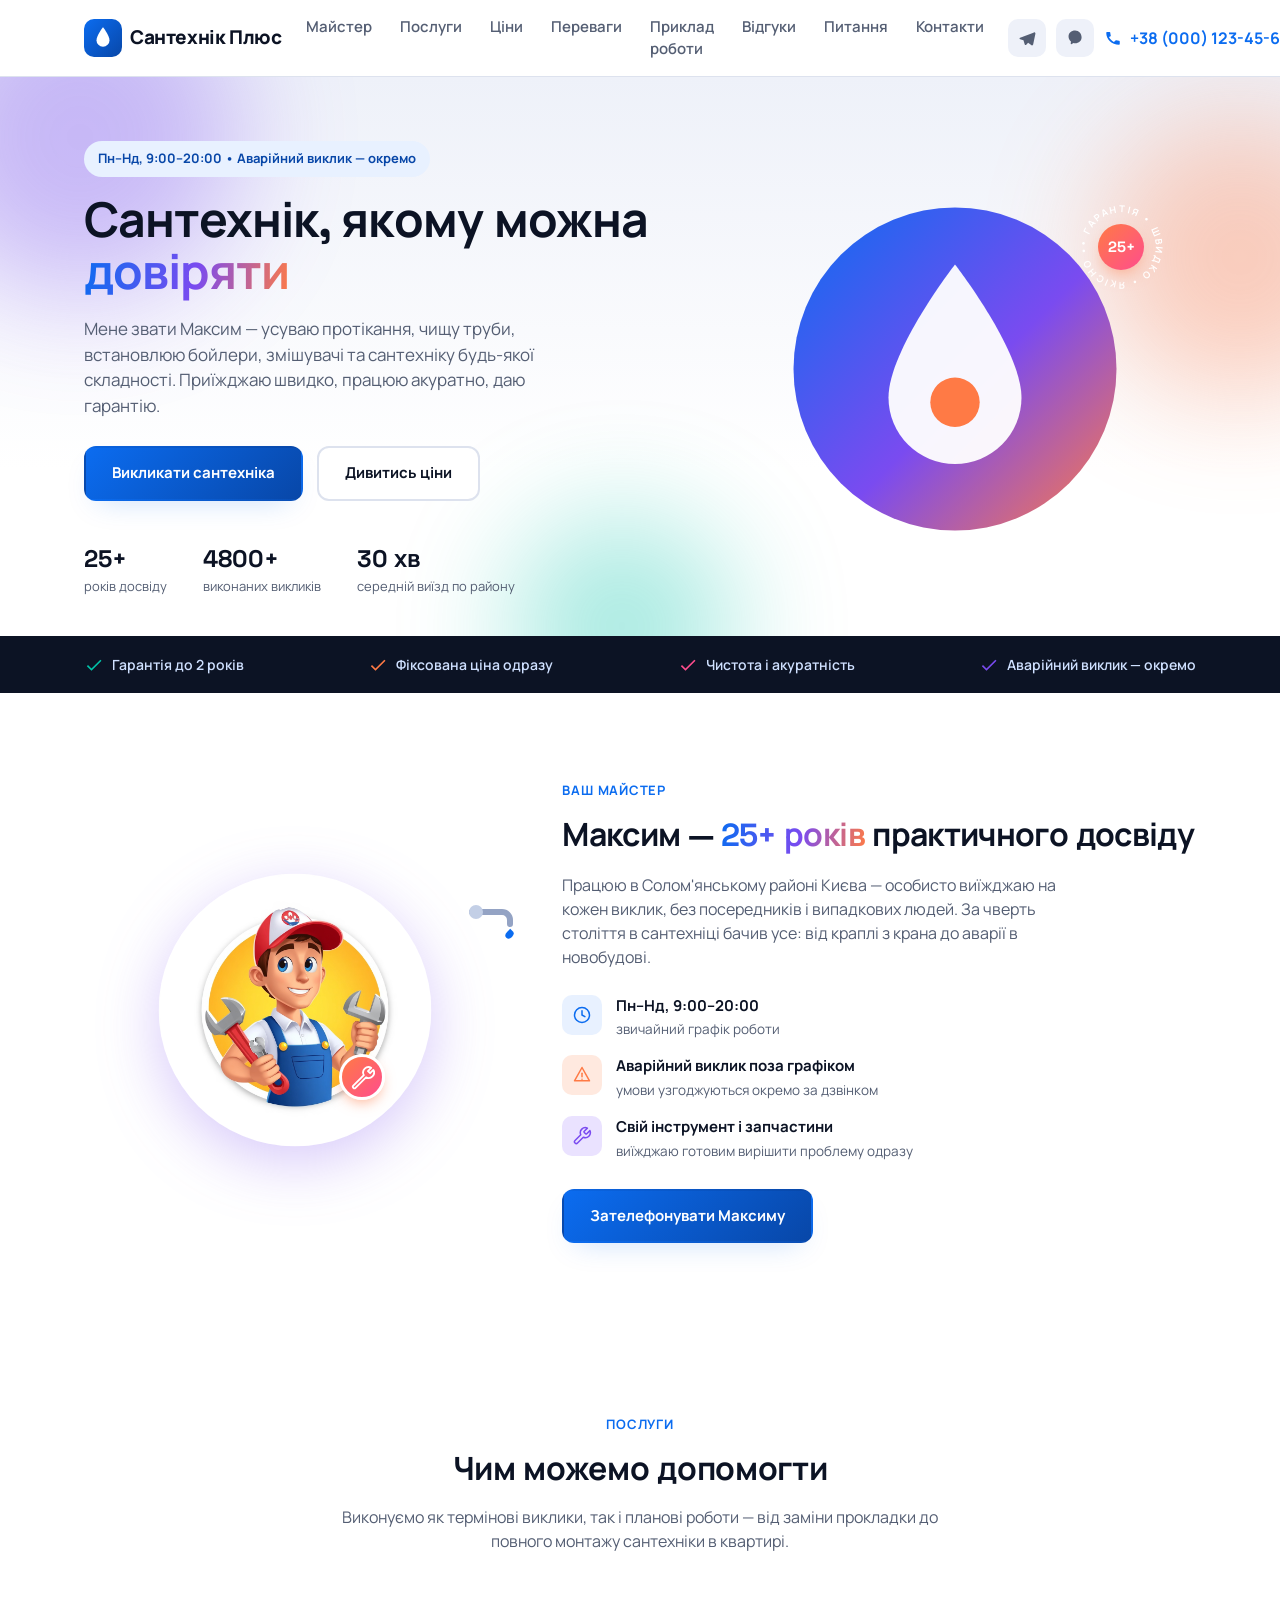
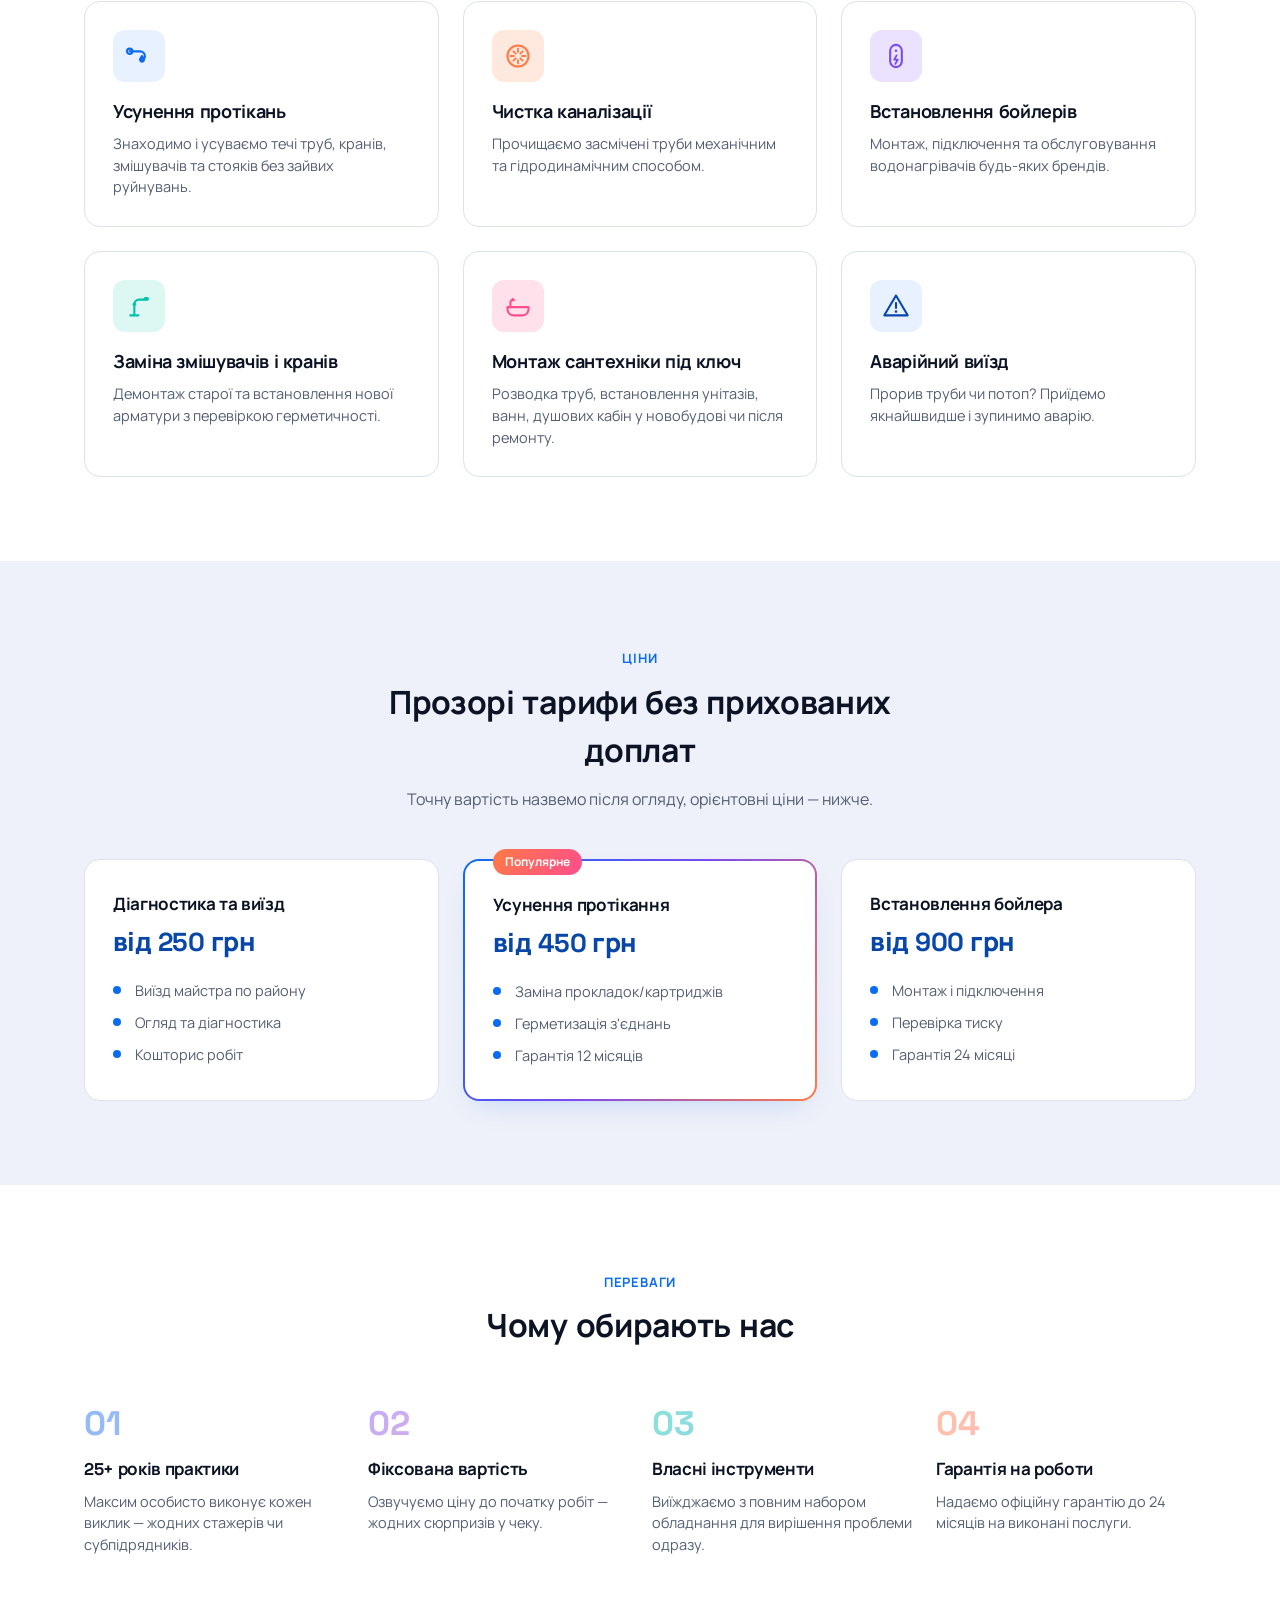
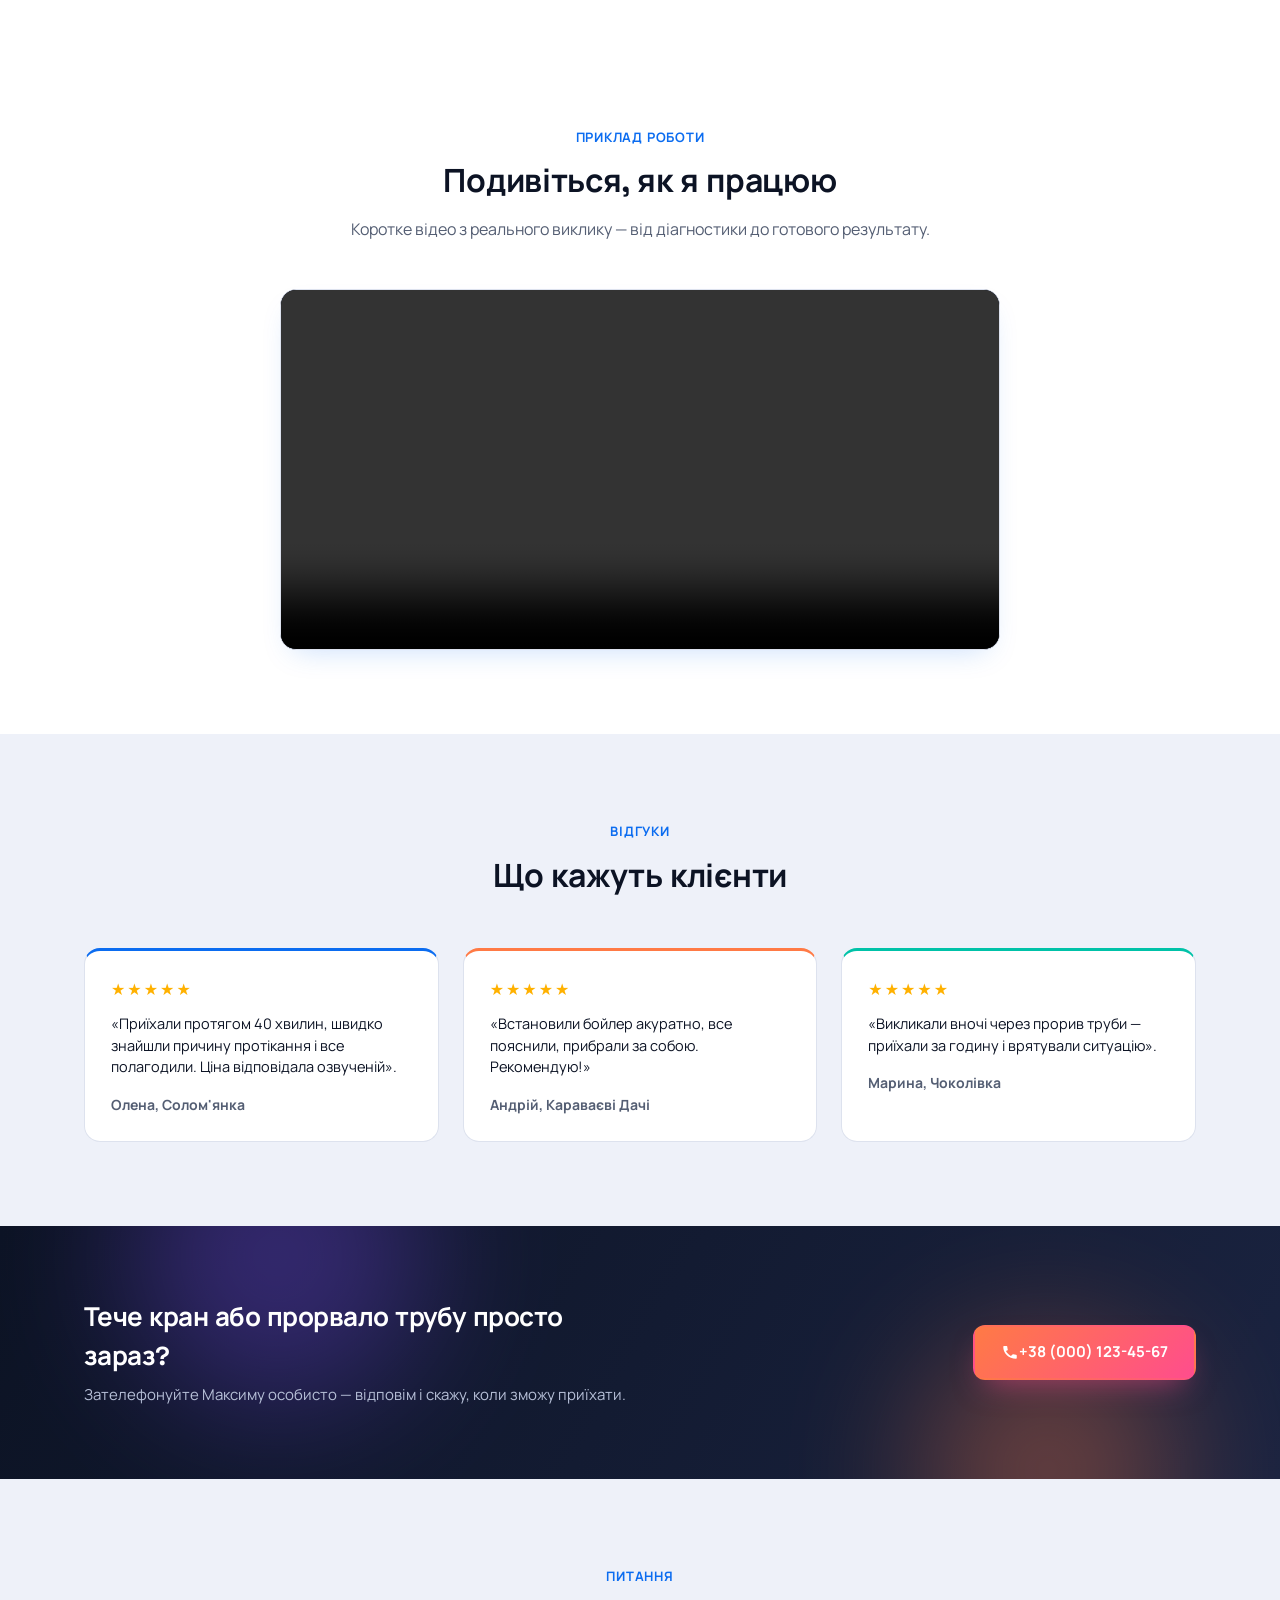
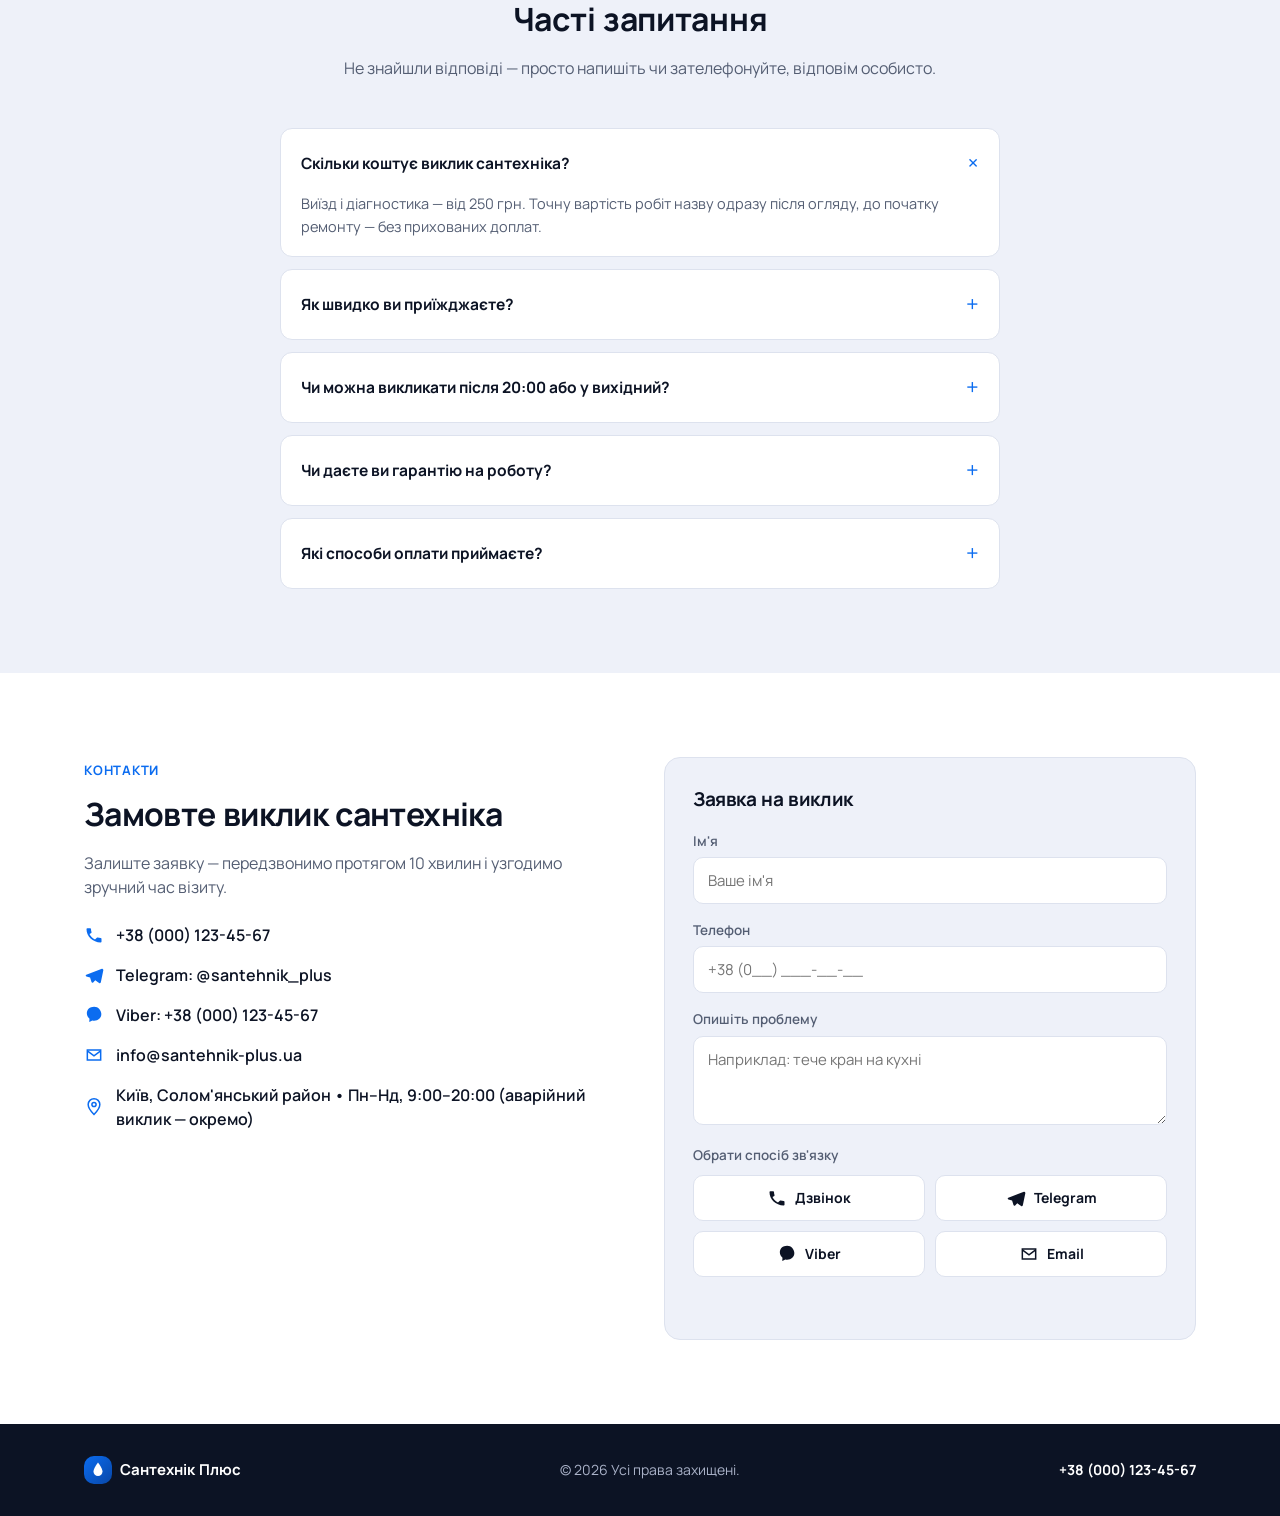
==== commit 6c83fc37: "Add favicon and Open Graph link-preview image Add an SVG favicon (matching the header logo badge: gr" ====
--- a/index.html
+++ b/index.html
@@ -5,6 +5,20 @@
 <meta name="viewport" content="width=device-width, initial-scale=1.0">
 <title>Сантехнік Плюс — Максим, сантехнік з 25+ роками досвіду</title>
 <meta name="description" content="Сантехнік Максим у Солом'янському районі Києва: усунення протікань, монтаж сантехніки, чистка труб, установка бойлерів. Виїзд протягом години, гарантія на роботи.">
+
+<link rel="icon" type="image/svg+xml" href="favicon.svg">
+<link rel="icon" type="image/png" sizes="32x32" href="images/favicon-32.png">
+<link rel="apple-touch-icon" sizes="180x180" href="images/apple-touch-icon.png">
+<meta name="theme-color" content="#0b6cf0">
+
+<meta property="og:type" content="website">
+<meta property="og:site_name" content="Сантехнік Плюс">
+<meta property="og:title" content="Сантехнік Плюс — Максим, сантехнік з 25+ роками досвіду">
+<meta property="og:description" content="Сантехнік Максим у Солом'янському районі Києва: усунення протікань, монтаж сантехніки, чистка труб, установка бойлерів. Виїзд протягом години, гарантія на роботи.">
+<meta property="og:image" content="https://sudak666.github.io/santehnik-plus/images/og-image-512.png">
+<meta property="og:url" content="https://sudak666.github.io/santehnik-plus/">
+<meta name="twitter:card" content="summary">
+
 <link rel="preconnect" href="https://fonts.googleapis.com">
 <link rel="stylesheet" href="https://fonts.googleapis.com/css2?family=Manrope:wght@400;500;600;700;800&family=Space+Grotesk:wght@500;600;700&display=swap">
 <link rel="stylesheet" href="style.css">
--- a/style.css
+++ b/style.css
@@ -15,7 +15,10 @@
   --font-display: 'Space Grotesk', 'Manrope', system-ui, sans-serif;
 }
 
-* { box-sizing: border-box; }
+* {
+  box-sizing: border-box;
+  -webkit-tap-highlight-color: transparent;
+}
 
 html { scroll-behavior: smooth; }
 
@@ -347,7 +350,7 @@
 .faucet__drop {
   position: absolute;
   top: 32px;
-  left: 12px;
+  left: 40px;
   width: 7px;
   height: 9px;
   background: var(--blue);
@@ -358,7 +361,7 @@
 .faucet__ripple {
   position: absolute;
   top: 66px;
-  left: 6px;
+  left: 35px;
   width: 18px;
   height: 6px;
   border: 2px solid var(--blue);
@@ -497,15 +500,15 @@
   font-weight: 700;
   display: block;
   margin-bottom: 8px;
-  background: linear-gradient(120deg, var(--blue), var(--purple));
+  background-image: linear-gradient(120deg, var(--blue), var(--purple));
   -webkit-background-clip: text;
   background-clip: text;
   color: transparent;
   opacity: 0.45;
 }
-.adv:nth-child(2) .adv__num { background: linear-gradient(120deg, var(--purple), var(--pink)); }
-.adv:nth-child(3) .adv__num { background: linear-gradient(120deg, var(--teal), var(--blue)); }
-.adv:nth-child(4) .adv__num { background: linear-gradient(120deg, var(--orange), var(--pink)); }
+.adv:nth-child(2) .adv__num { background-image: linear-gradient(120deg, var(--purple), var(--pink)); }
+.adv:nth-child(3) .adv__num { background-image: linear-gradient(120deg, var(--teal), var(--blue)); }
+.adv:nth-child(4) .adv__num { background-image: linear-gradient(120deg, var(--orange), var(--pink)); }
 .adv h3 { margin: 0 0 8px; font-size: 17px; }
 .adv p { margin: 0; color: var(--ink-soft); font-size: 14.5px; }
 
@@ -548,7 +551,7 @@
   gap: 48px;
   align-items: start;
 }
-.contacts__info h2 { font-size: 30px; margin: 0 0 12px; }
+.contacts__info h2 { font-size: 32px; margin: 0 0 12px; }
 .contacts__info p { color: var(--ink-soft); margin: 0 0 24px; }
 .contacts__list { list-style: none; padding: 0; margin: 0; display: flex; flex-direction: column; gap: 16px; }
 .contacts__list li { display: flex; align-items: center; gap: 12px; font-weight: 600; }
@@ -634,7 +637,7 @@
   position: relative;
   overflow: hidden;
   background: linear-gradient(120deg, var(--ink) 0%, #1a2340 100%);
-  padding: 56px 0;
+  padding: 72px 0;
 }
 .cta-band__blob {
   position: absolute;
@@ -704,6 +707,16 @@
 .reveal.is-visible { opacity: 1; transform: none; }
 @media (prefers-reduced-motion: reduce) {
   .reveal { opacity: 1; transform: none; transition: none; }
+  .hero__blob,
+  .hero__art-main,
+  .stamp,
+  .stamp__center,
+  .master__badge,
+  .faucet__drop,
+  .faucet__ripple,
+  .cta-band__blob {
+    animation: none !important;
+  }
 }
 
 /* Floating contact menu (mobile) */
@@ -762,12 +775,15 @@
   .master__facts li { text-align: left; }
 }
 
-@media (max-width: 720px) {
-  .nav { position: fixed; inset: 76px 0 auto 0; background: #fff; flex-direction: column; padding: 16px 24px; gap: 4px; border-bottom: 1px solid var(--border); transform: translateY(-130%); opacity: 0; transition: transform .2s ease, opacity .2s ease; }
+@media (max-width: 1240px) {
+  .nav { position: fixed; inset: 76px 0 auto 0; background: #fff; flex-direction: column; padding: 16px 24px; gap: 4px; border-bottom: 1px solid var(--border); box-shadow: 0 16px 30px -20px rgba(12,19,36,0.3); transform: translateY(-130%); opacity: 0; transition: transform .2s ease, opacity .2s ease; z-index: 49; }
   .nav.open { transform: translateY(0); opacity: 1; }
   .nav a { padding: 12px 0; border-bottom: 1px solid var(--border); }
+  .burger { display: flex; }
+}
+
+@media (max-width: 720px) {
   .header__phone { display: none; }
-  .burger { display: flex; }
   .hero h1 { font-size: 32px; }
   .hero__stats { gap: 22px; }
   .grid--services, .grid--prices, .grid--reviews, .grid--adv { grid-template-columns: 1fr; }
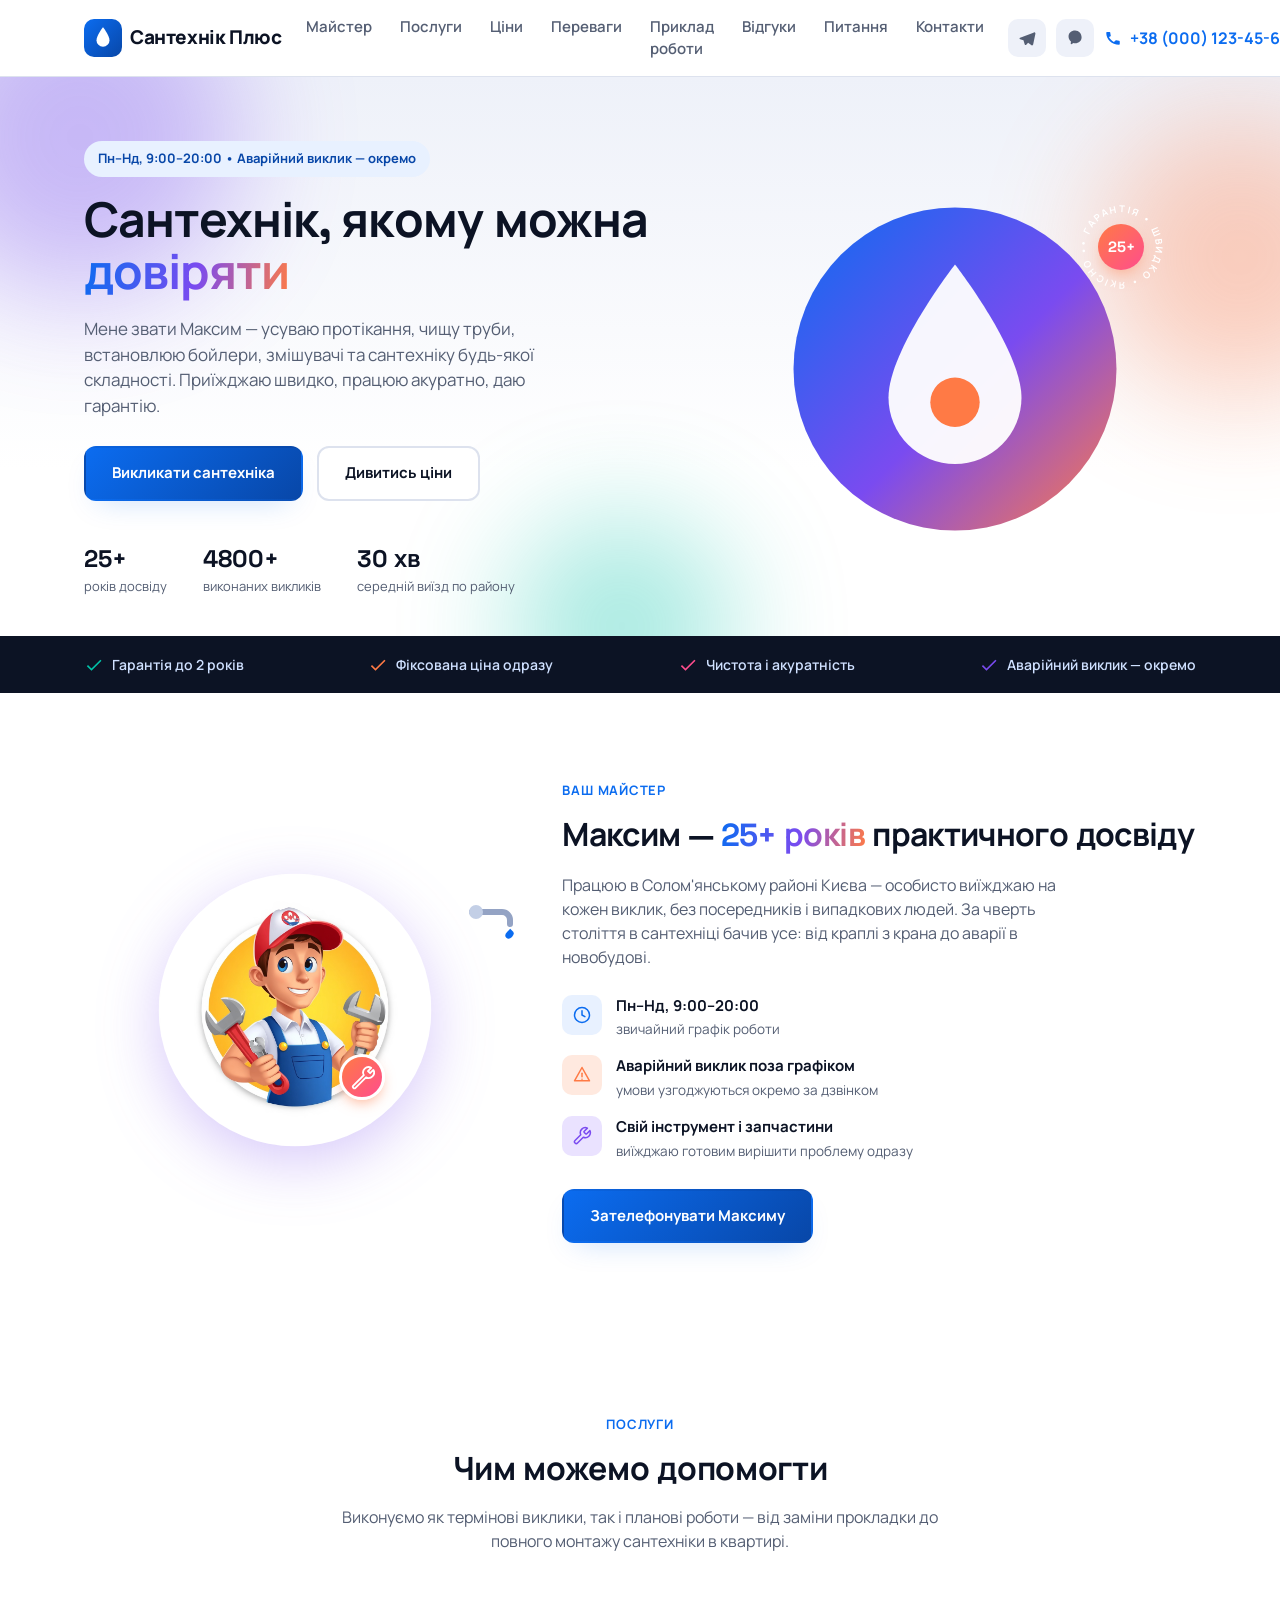
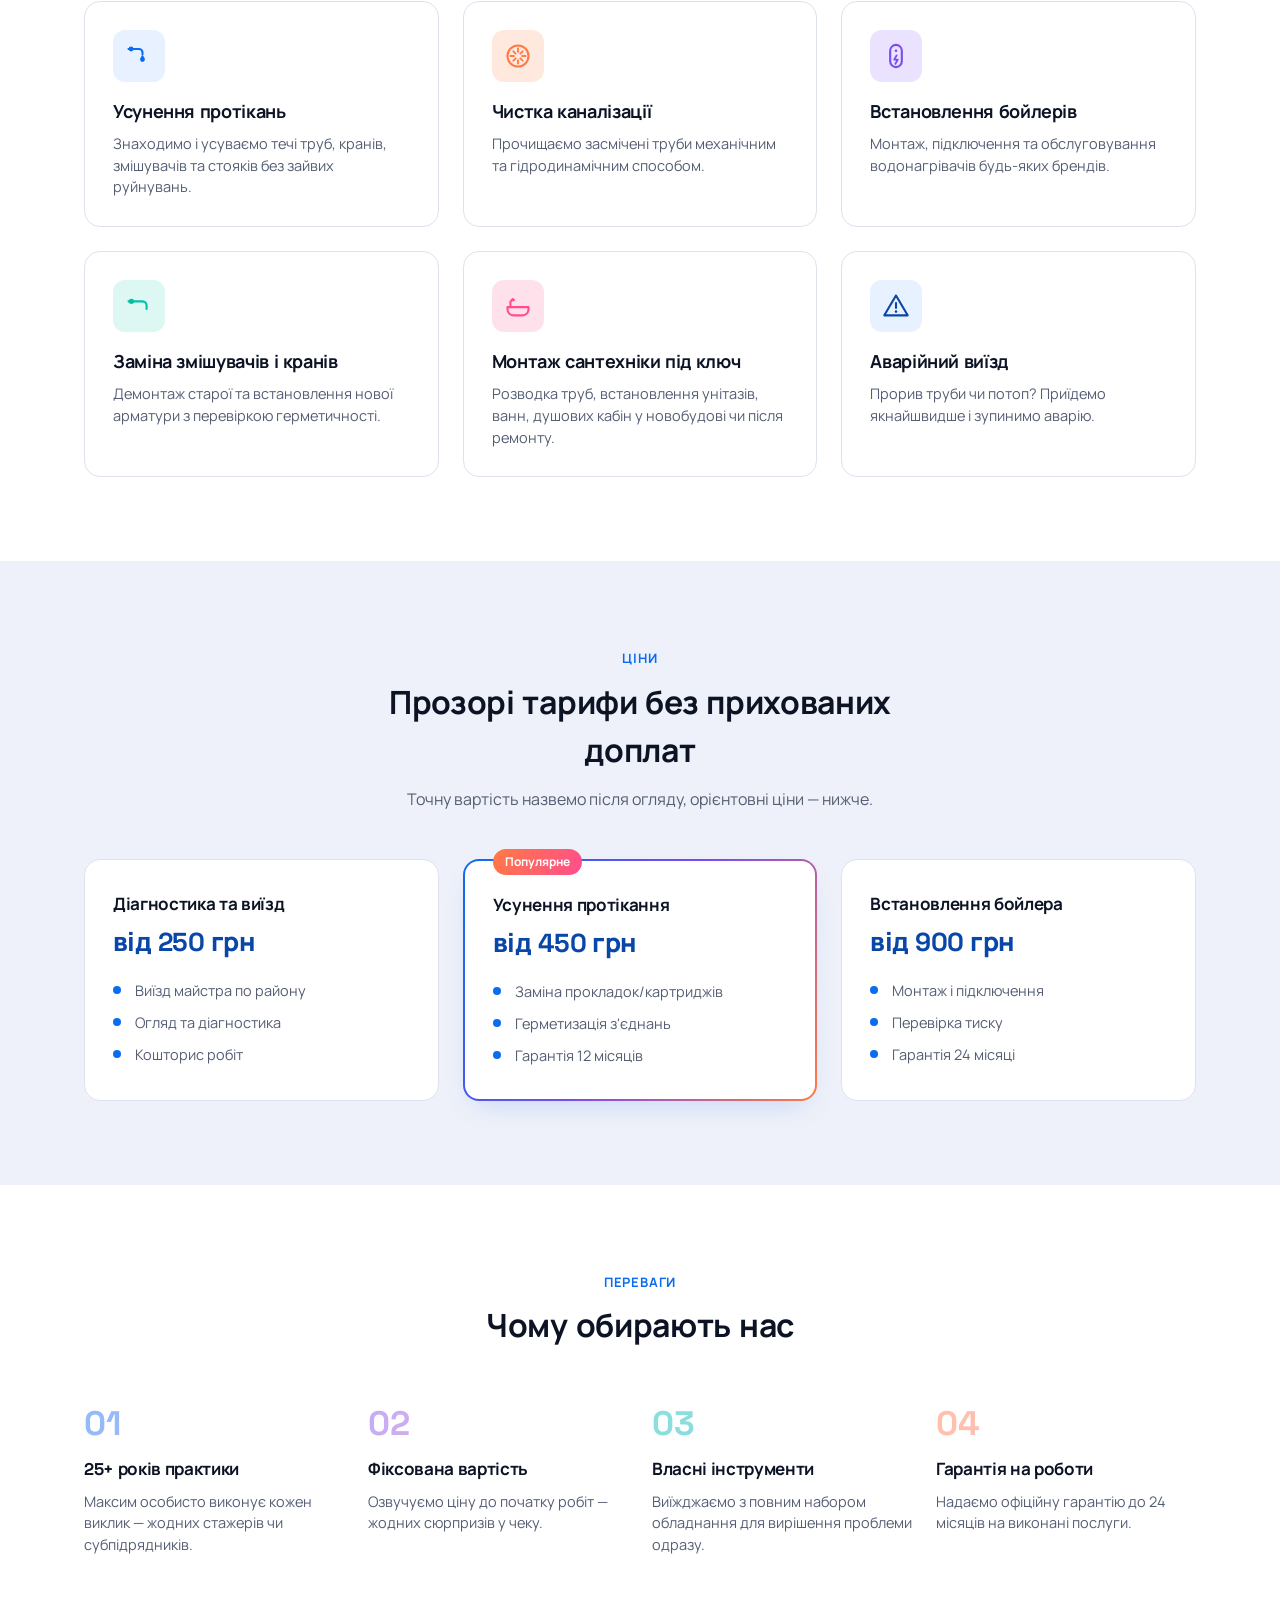
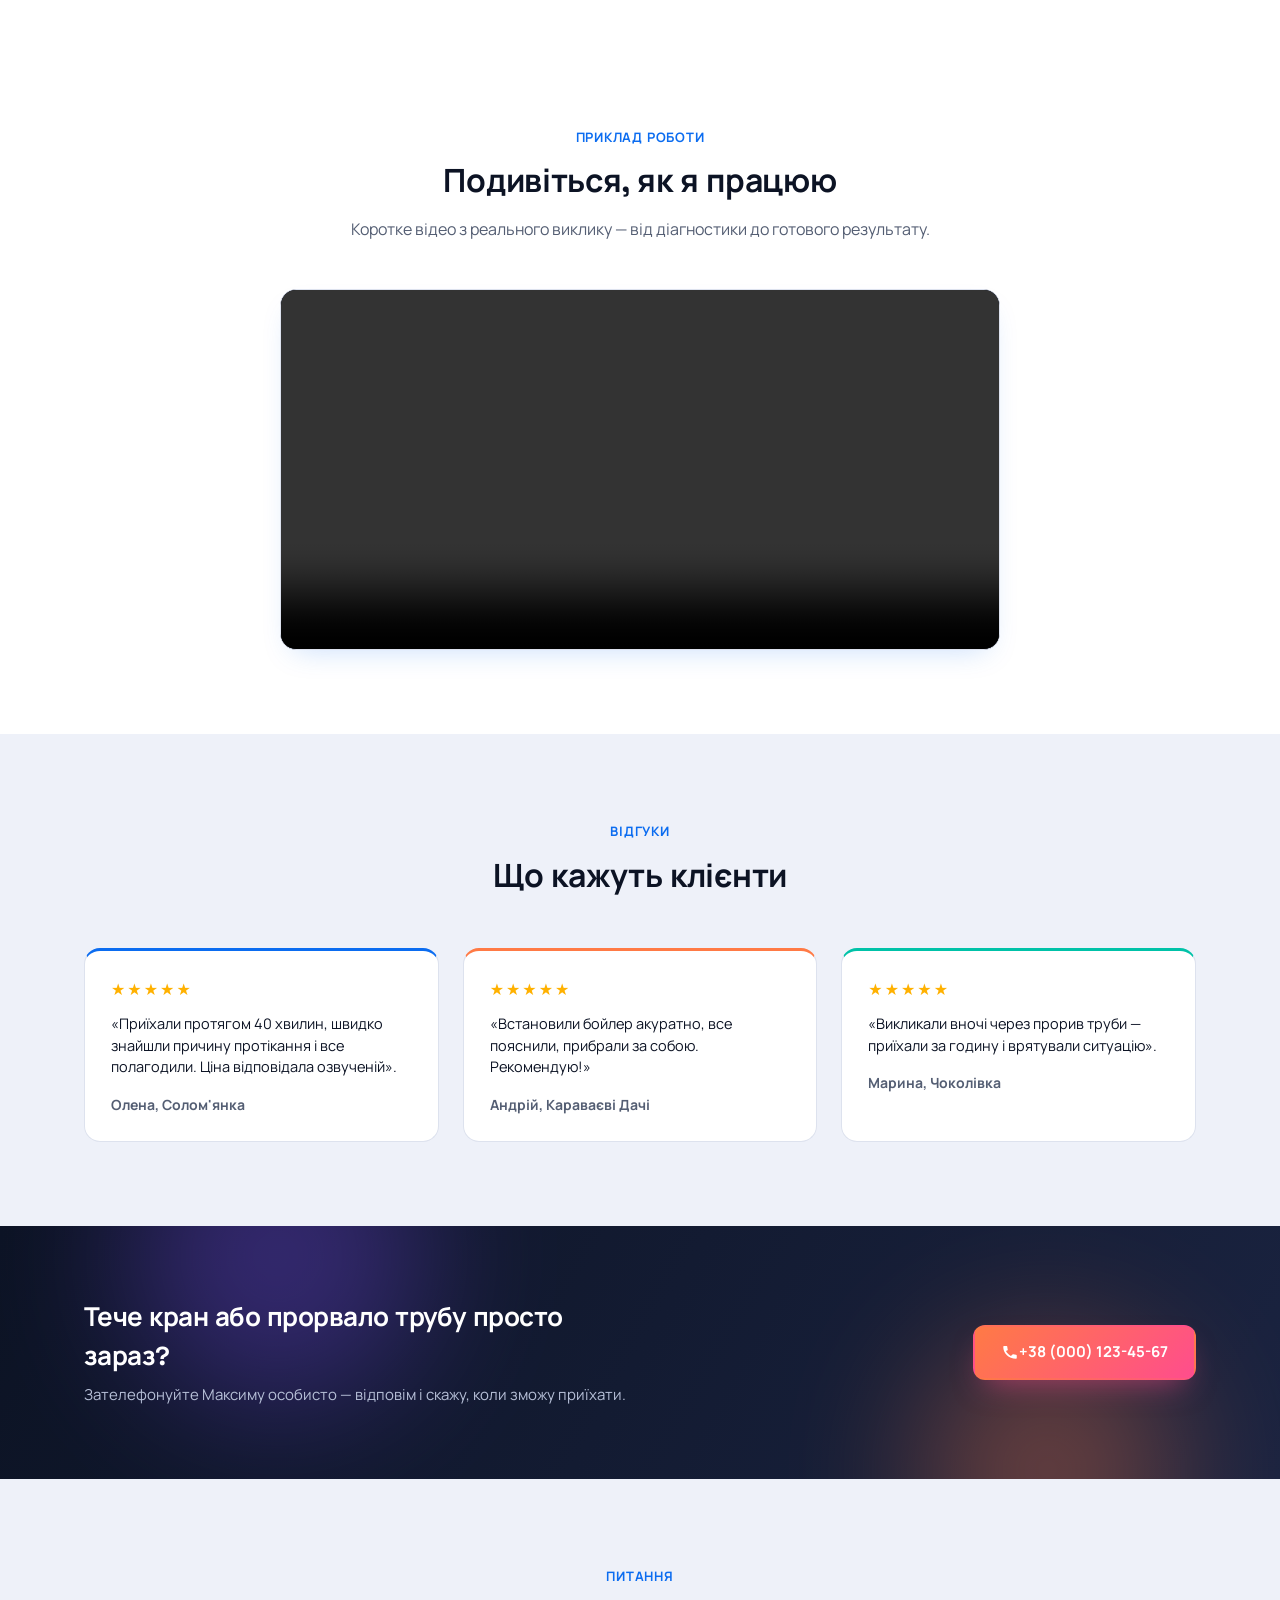
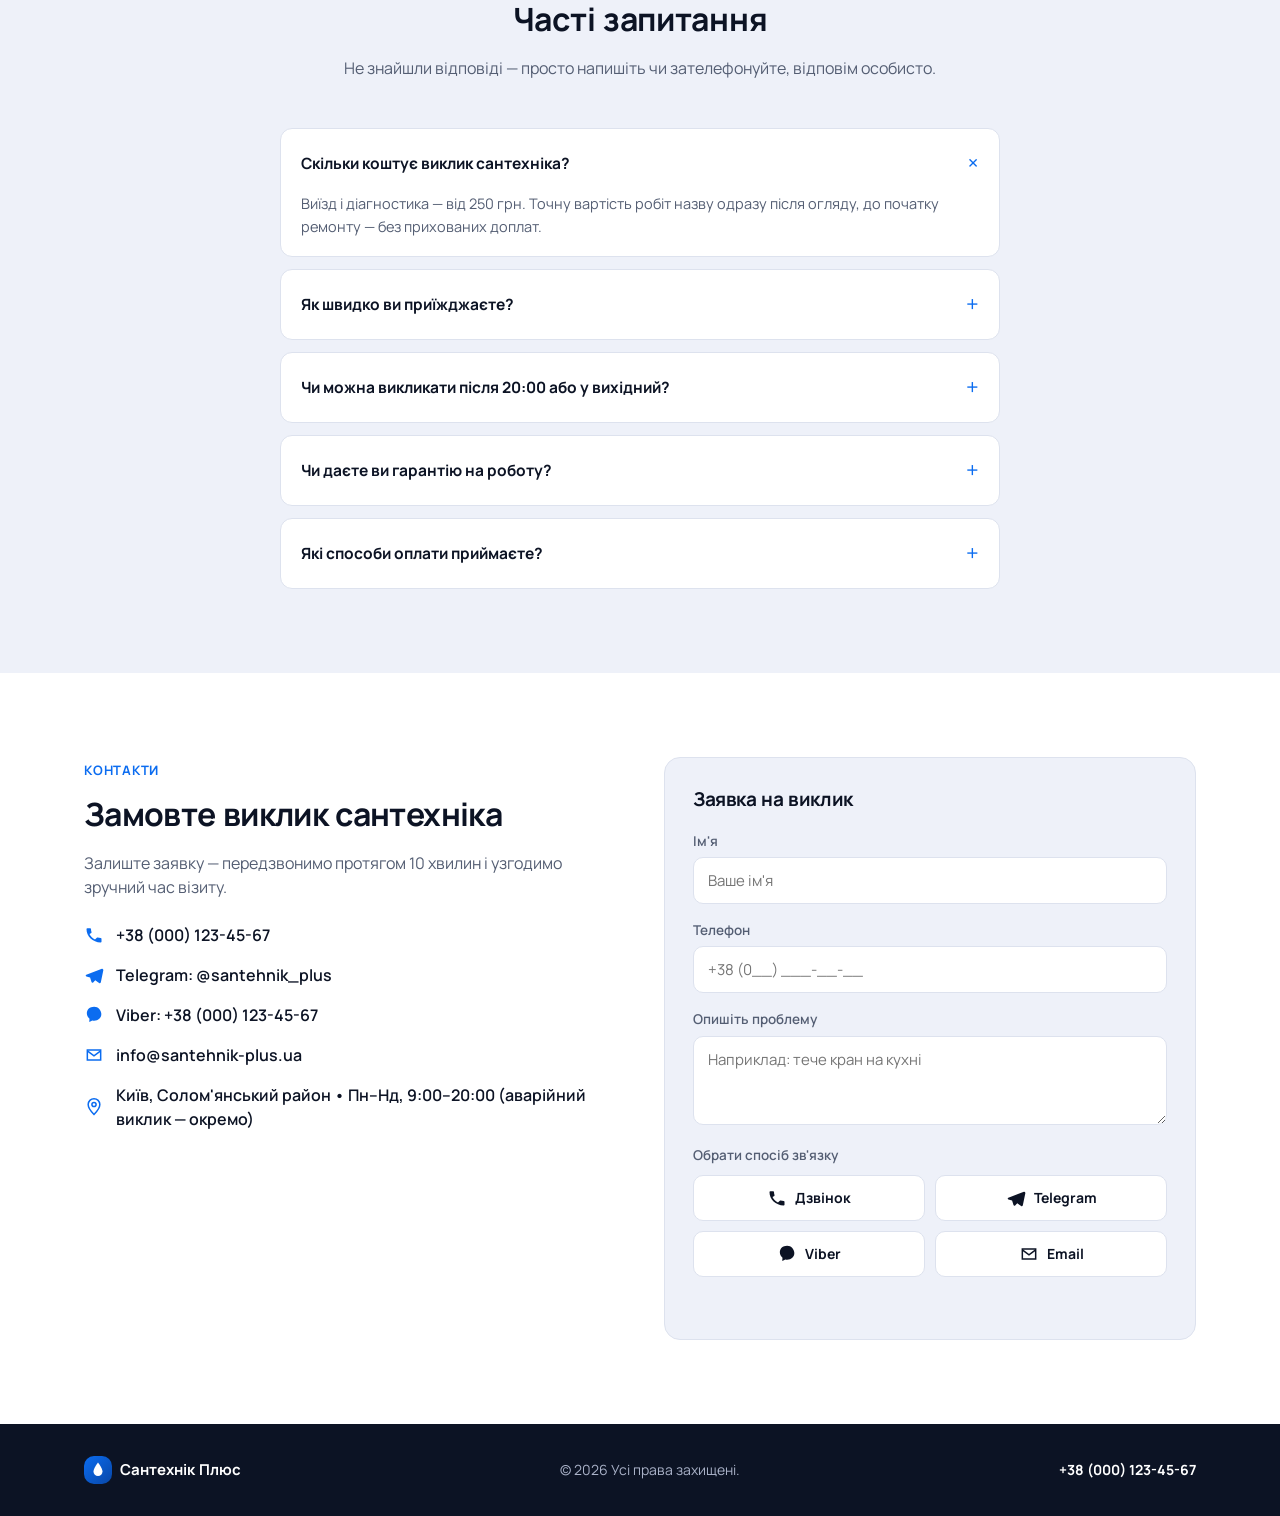
==== commit 99157d3a: "Redraw leak-fix and tap-replacement service icons Both previously used hand-tuned bezier curves that" ====
--- a/index.html
+++ b/index.html
@@ -173,7 +173,7 @@
     </div>
     <div class="grid grid--services">
       <div class="card">
-        <div class="card__icon"><svg width="28" height="28" viewBox="0 0 24 24" fill="none"><path d="M4 8h9a4 4 0 014 4v1.5" stroke="currentColor" stroke-width="1.8" stroke-linecap="round"/><circle cx="4" cy="8" r="2.3" stroke="currentColor" stroke-width="1.8"/><path d="M17.2 15c0 1.5-1.2 2.7-2.6 2.7s-2.6-1.2-2.6-2.7c0-1.4 2.6-4.3 2.6-4.3s2.6 2.9 2.6 4.3z" fill="currentColor"/></svg></div>
+        <div class="card__icon"><svg width="28" height="28" viewBox="0 0 24 24" fill="none"><path d="M3 6h9a3 3 0 013 3v1.5" stroke="currentColor" stroke-width="1.8" stroke-linecap="round"/><circle cx="5.2" cy="6" r="2.1" fill="currentColor"/><g transform="translate(10.9,10.3) scale(0.34)"><path d="M12 2C12 2 6 9.5 6 14a6 6 0 0012 0c0-4.5-6-12-6-12z" fill="currentColor"/></g></svg></div>
         <h3>Усунення протікань</h3>
         <p>Знаходимо і усуваємо течі труб, кранів, змішувачів та стояків без зайвих руйнувань.</p>
       </div>
@@ -188,7 +188,7 @@
         <p>Монтаж, підключення та обслуговування водонагрівачів будь-яких брендів.</p>
       </div>
       <div class="card">
-        <div class="card__icon"><svg width="28" height="28" viewBox="0 0 24 24" fill="none"><path d="M8 20V10.5a4 4 0 014-4h5.5" stroke="currentColor" stroke-width="1.8" stroke-linecap="round"/><path d="M4.5 20h7" stroke="currentColor" stroke-width="1.8" stroke-linecap="round"/><rect x="16" y="4.3" width="4.5" height="3.2" rx="1.4" fill="currentColor"/><circle cx="8" cy="10.5" r="1.5" fill="currentColor"/></svg></div>
+        <div class="card__icon"><svg width="28" height="28" viewBox="0 0 24 24" fill="none"><path d="M3 8h12a3.5 3.5 0 013.5 3.5v3" stroke="currentColor" stroke-width="1.8" stroke-linecap="round"/><circle cx="5.5" cy="8" r="2.3" fill="currentColor"/></svg></div>
         <h3>Заміна змішувачів і кранів</h3>
         <p>Демонтаж старої та встановлення нової арматури з перевіркою герметичності.</p>
       </div>
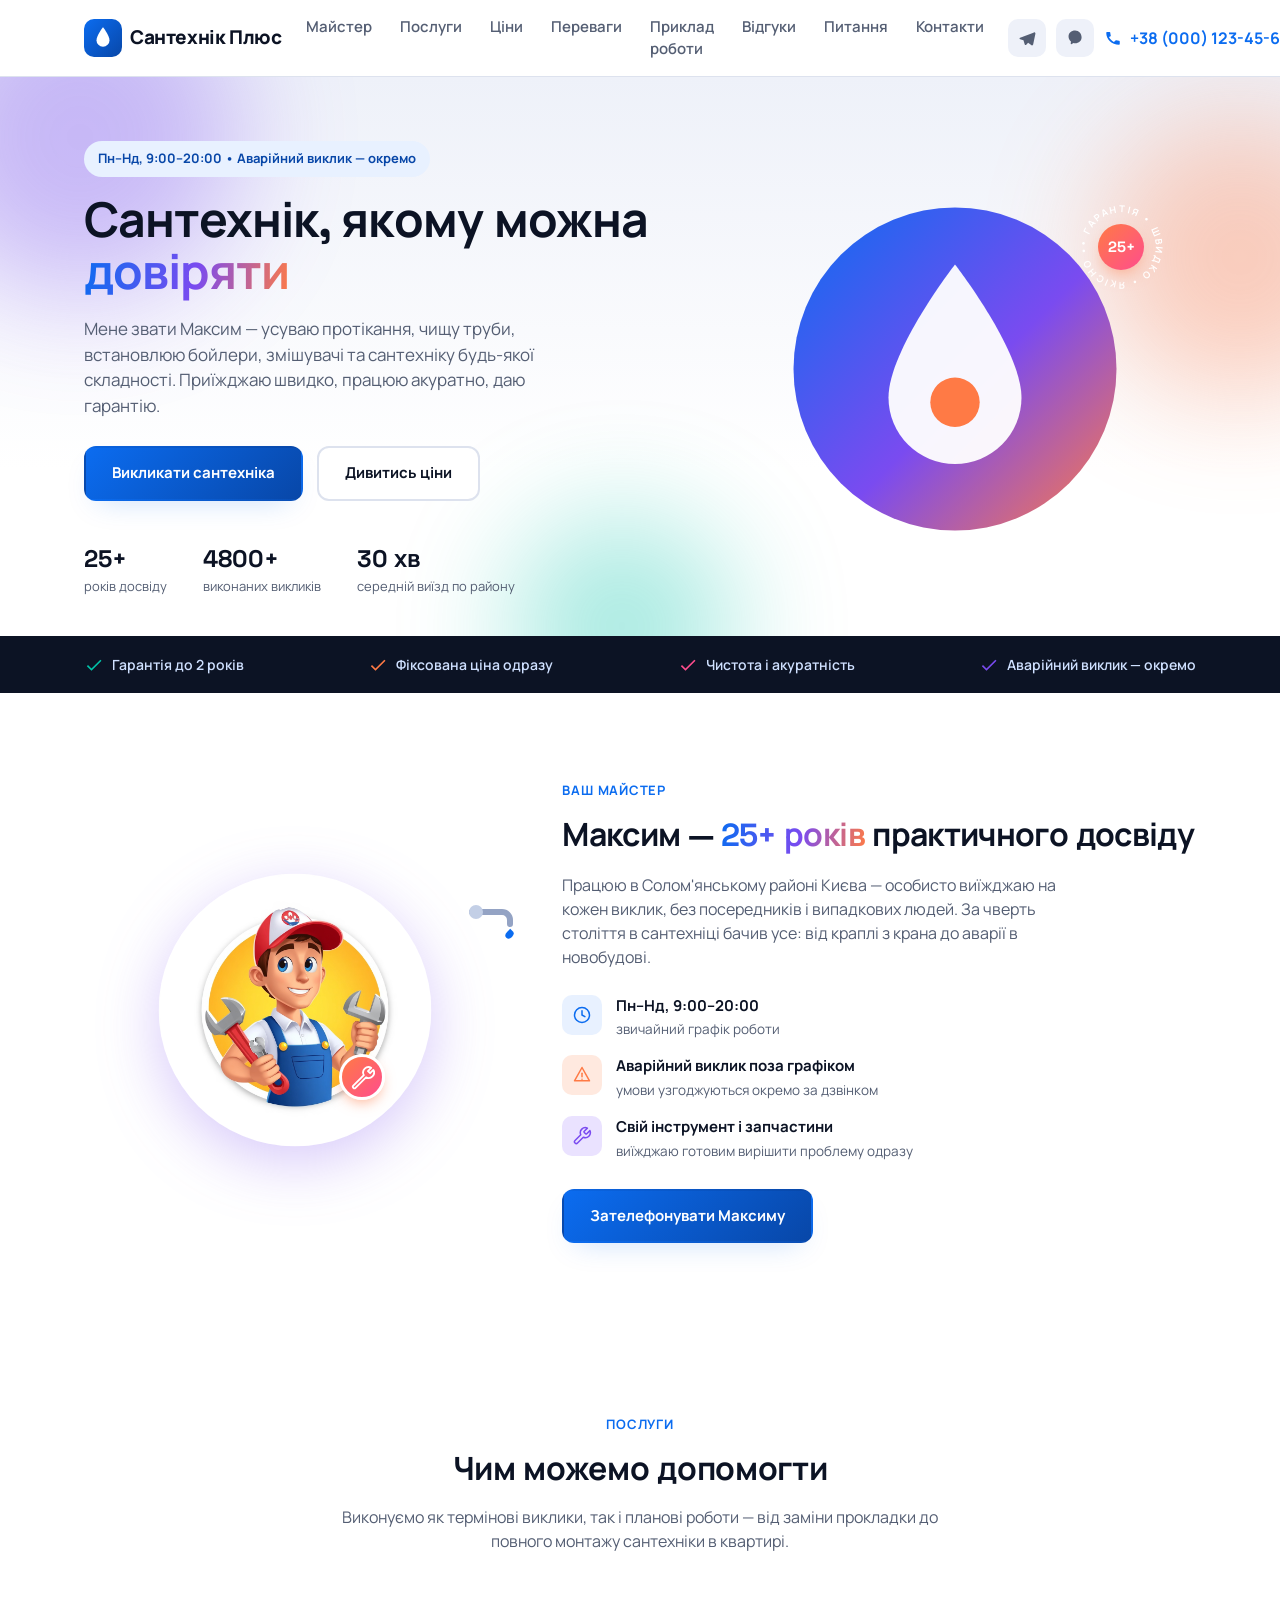
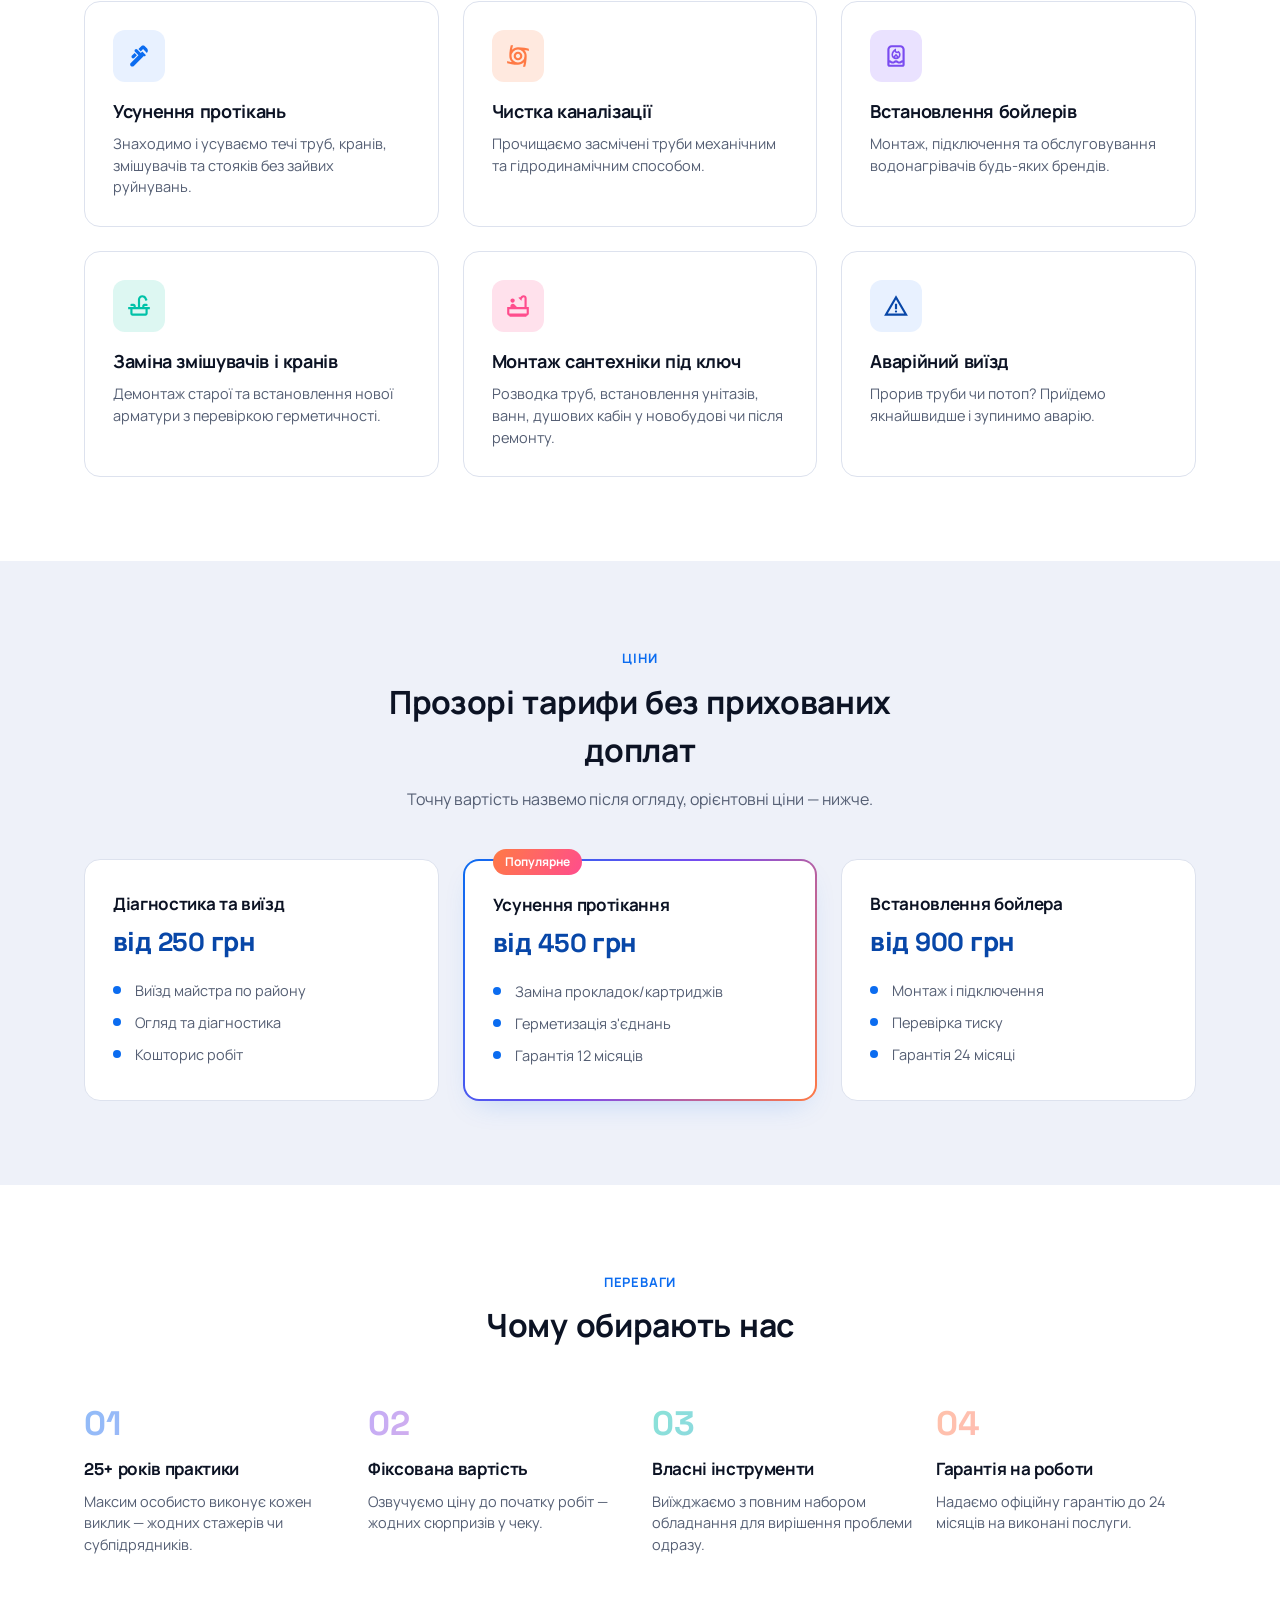
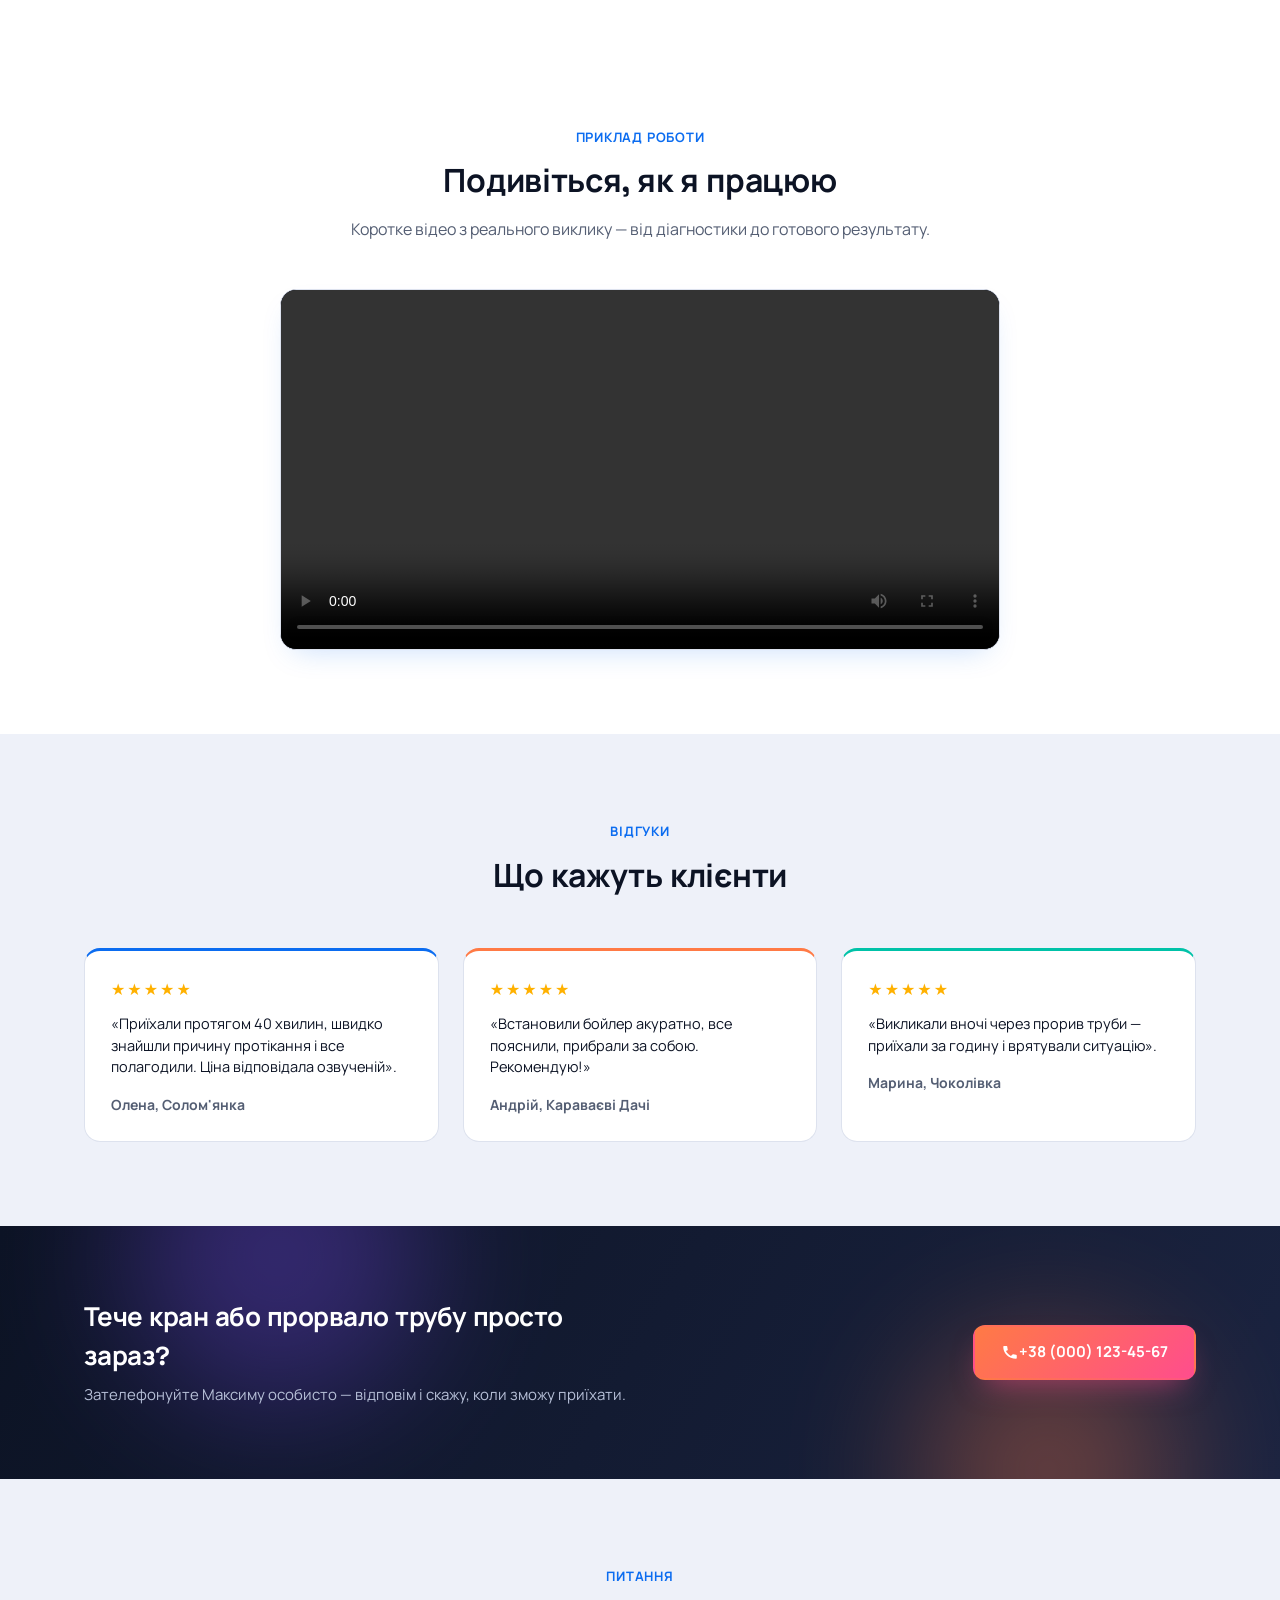
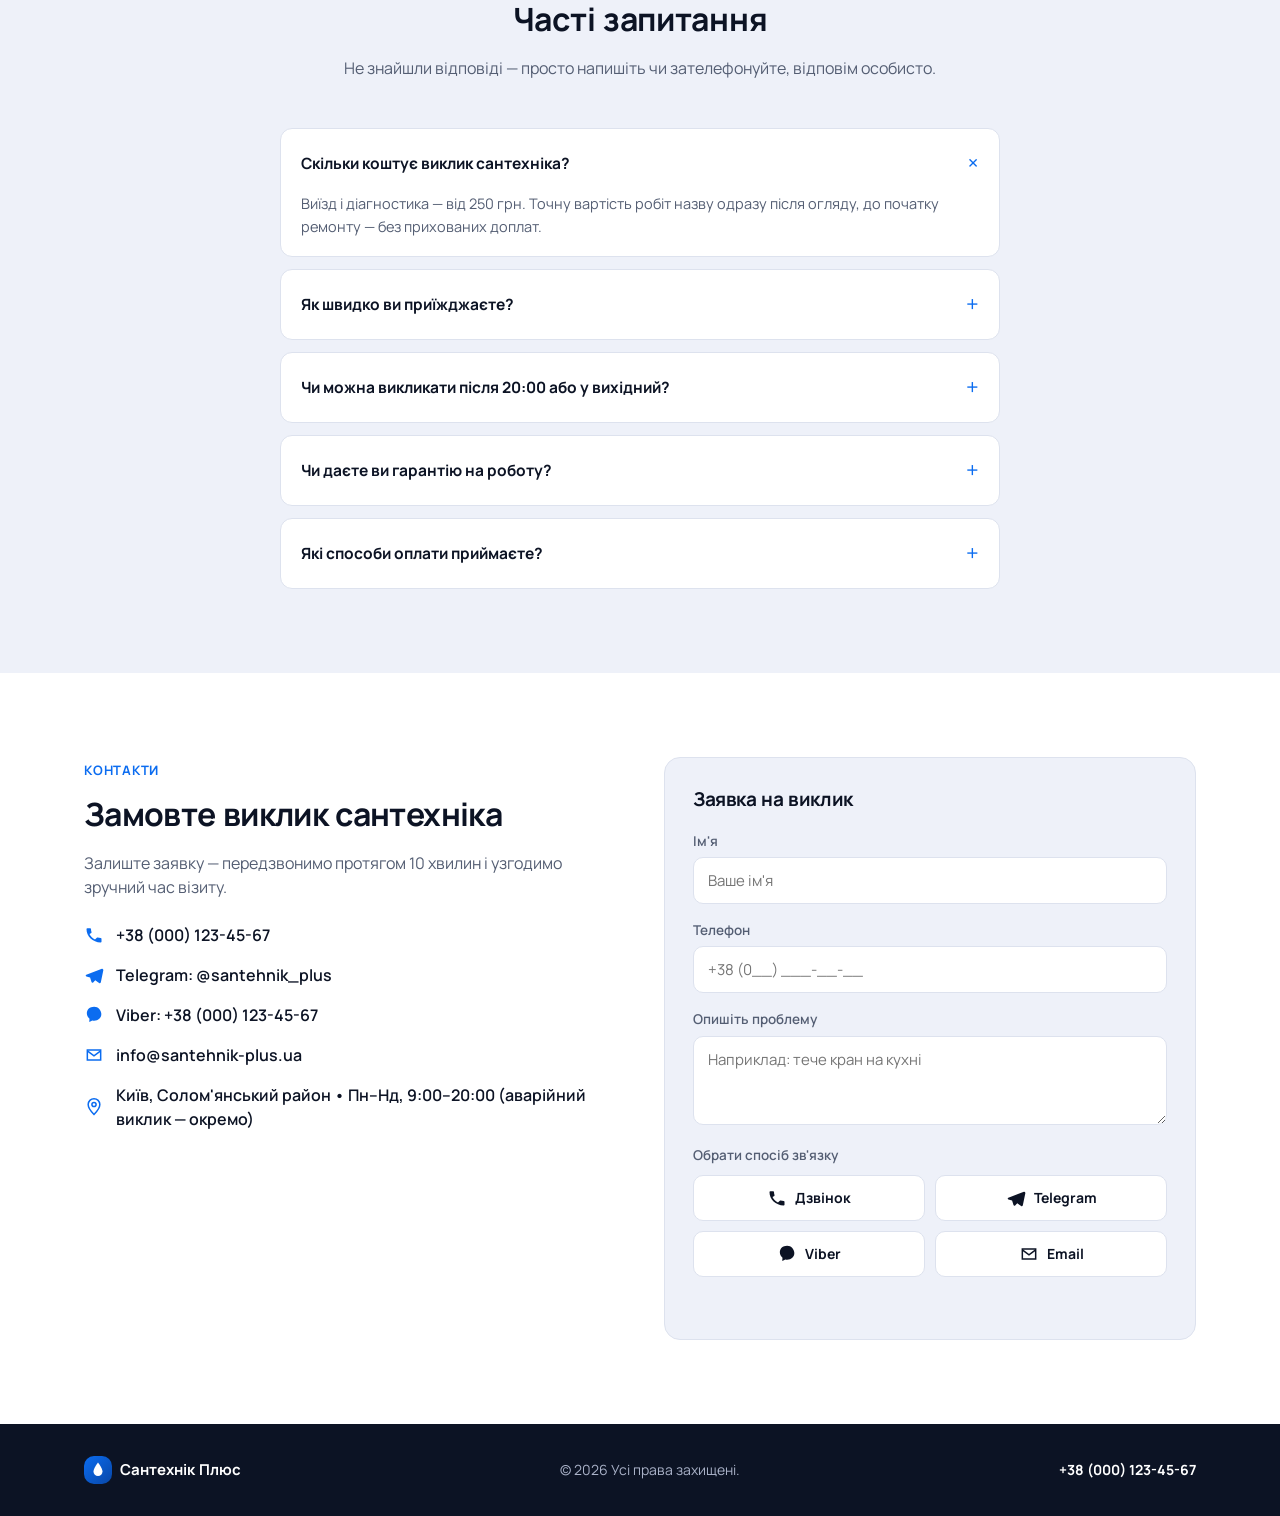
==== commit de834d36: "Replace hand-drawn service icons with Google Material Symbols The custom SVG icons for the six servi" ====
--- a/index.html
+++ b/index.html
@@ -173,32 +173,32 @@
     </div>
     <div class="grid grid--services">
       <div class="card">
-        <div class="card__icon"><svg width="28" height="28" viewBox="0 0 24 24" fill="none"><path d="M3 6h9a3 3 0 013 3v1.5" stroke="currentColor" stroke-width="1.8" stroke-linecap="round"/><circle cx="5.2" cy="6" r="2.1" fill="currentColor"/><g transform="translate(10.9,10.3) scale(0.34)"><path d="M12 2C12 2 6 9.5 6 14a6 6 0 0012 0c0-4.5-6-12-6-12z" fill="currentColor"/></g></svg></div>
+        <div class="card__icon"><svg width="26" height="26" viewBox="0 -960 960 960" fill="currentColor"><path d="M771-593 630-734l-85 84-85-84 113-114q12-12 27-17.5t30-5.5q16 0 30.5 5.5T686-848l85 85q18 17 26.5 39.5T806-678q0 23-8.5 45T771-593ZM220-409q-18-18-18-42.5t18-42.5l98-99 85 85-99 99q-17 18-41.5 18T220-409Zm-43 297q-11-12-17-26.5t-6-30.5q0-16 5.5-30.5T177-226l283-282-127-128q-18-17-18-41.5t18-42.5q17-18 42-18t43 18l127 127 57-57 112 114q12 12 12 28t-12 28q-12 12-28 12t-28-12L290-112q-12 12-26.5 17.5T234-89q-15 0-30-6t-27-17Z"/></svg></div>
         <h3>Усунення протікань</h3>
         <p>Знаходимо і усуваємо течі труб, кранів, змішувачів та стояків без зайвих руйнувань.</p>
       </div>
       <div class="card">
-        <div class="card__icon"><svg width="28" height="28" viewBox="0 0 24 24" fill="none"><circle cx="12" cy="12" r="9" stroke="currentColor" stroke-width="1.8"/><path d="M12 5.5v3M12 15.5v3M5.5 12h3M15.5 12h3M8 8l2 2M14 14l2 2M8 16l2-2M14 10l2-2" stroke="currentColor" stroke-width="1.6" stroke-linecap="round"/></svg></div>
+        <div class="card__icon"><svg width="26" height="26" viewBox="0 -960 960 960" fill="currentColor"><path d="M480-320q-66 0-113-47t-47-113q0-66 47-113t113-47q66 0 113 47t47 113q0 66-47 113t-113 47Zm0-80q33 0 56.5-23.5T560-480q0-33-23.5-56.5T480-560q-33 0-56.5 23.5T400-480q0 33 23.5 56.5T480-400ZM661-80q18-56 27-100t14-70q-43 42-100 66t-122 24q-136 0-238.5-18.5T80-214v-85q56 18 100 27t70 14q-42-43-66-100t-24-122q0-137 18.5-239T214-880h85q-18 56-27.5 100T258-710q43-42 100-66t122-24q137 0 239 18.5T880-746v85q-56-18-100-27.5T710-702q42 43 66 100t24 122q0 137-18.5 239T746-80h-85Zm-11-230q70-70 70-170t-70-170q-70-70-170-70t-170 70q-70 70-70 170t70 170q70 70 170 70t170-70Z"/></svg></div>
         <h3>Чистка каналізації</h3>
         <p>Прочищаємо засмічені труби механічним та гідродинамічним способом.</p>
       </div>
       <div class="card">
-        <div class="card__icon"><svg width="28" height="28" viewBox="0 0 24 24" fill="none"><rect x="7" y="2.5" width="10" height="19" rx="5" stroke="currentColor" stroke-width="1.8"/><circle cx="12" cy="7.5" r="1.1" fill="currentColor"/><path d="M12.5 11.5l-2 3.6h3l-2 3.6" stroke="currentColor" stroke-width="1.6" stroke-linecap="round" stroke-linejoin="round"/></svg></div>
+        <div class="card__icon"><svg width="26" height="26" viewBox="0 -960 960 960" fill="currentColor"><path d="M372-529q0 19 6.5 37t18.5 33q2-12 8-23.5t15-19.5l60-58 59 59q9 8 15 19t8 23q11-15 19.5-32t8.5-36q0-19-6-36.5T566-596q-11 5-22.5 8t-23.5 3q-30 0-55-17t-38-45q-12 12-22 25.5T387.5-593q-7.5 15-11.5 31t-4 33Zm108 53-17 17q-4 4-5.5 8t-1.5 9q0 10 7 16t17 6q10 0 17-6t7-16q0-5-1.5-9t-5.5-8l-17-17Zm0-284v76q0 17 12 28.5t29 11.5q11 0 20-6.5t16-15.5l7-10q41 23 63.5 62.5T650-527q0 70-50 118.5T480-360q-70 0-119-49t-49-119q0-77 49-137t119-95ZM240-80q-33 0-56.5-23.5T160-160v-560q0-66 47-113t113-47h320q66 0 113 47t47 113v560q0 33-23.5 56.5T720-80H240Zm0-160v80h480v-80q-30 0-48 20t-72 20q-54 0-70.5-20T480-240q-33 0-49.5 20T360-200q-54 0-70.5-20T240-240Zm120-40q33 0 49.5-20t70.5-20q54 0 72 20t48 20q30 0 48-20t72-20v-400q0-33-23.5-56.5T640-800H320q-33 0-56.5 23.5T240-720v400q54 0 70.5 20t49.5 20Z"/></svg></div>
         <h3>Встановлення бойлерів</h3>
         <p>Монтаж, підключення та обслуговування водонагрівачів будь-яких брендів.</p>
       </div>
       <div class="card">
-        <div class="card__icon"><svg width="28" height="28" viewBox="0 0 24 24" fill="none"><path d="M3 8h12a3.5 3.5 0 013.5 3.5v3" stroke="currentColor" stroke-width="1.8" stroke-linecap="round"/><circle cx="5.5" cy="8" r="2.3" fill="currentColor"/></svg></div>
+        <div class="card__icon"><svg width="26" height="26" viewBox="0 -960 960 960" fill="currentColor"><path d="M80-360v-80h200v-40h-80q-17 0-28.5-11.5T160-520q0-17 11.5-28.5T200-560h80q33 0 56.5 23.5T360-480v40h80v-276q0-69 48-116.5T605-880q46 0 85 24t60 66l46 92-72 36-46-92q-11-21-31-33.5T604-800q-35 0-59.5 24.5T520-716v276h80v-40q0-33 23.5-56.5T680-560h80q17 0 28.5 11.5T800-520q0 17-11.5 28.5T760-480h-80v40h200v80H80Zm160 240q-33 0-56.5-23.5T160-200v-160h80v160h480v-160h80v160q0 33-23.5 56.5T720-120H240Z"/></svg></div>
         <h3>Заміна змішувачів і кранів</h3>
         <p>Демонтаж старої та встановлення нової арматури з перевіркою герметичності.</p>
       </div>
       <div class="card">
-        <div class="card__icon"><svg width="28" height="28" viewBox="0 0 24 24" fill="none"><path d="M3 13h18v2a5 5 0 01-5 5H8a5 5 0 01-5-5v-2z" stroke="currentColor" stroke-width="1.8" stroke-linejoin="round"/><path d="M5.5 13V9a2 2 0 012-2h1" stroke="currentColor" stroke-width="1.8" stroke-linecap="round"/><circle cx="7.5" cy="6.3" r="1.1" fill="currentColor"/></svg></div>
+        <div class="card__icon"><svg width="26" height="26" viewBox="0 -960 960 960" fill="currentColor"><path d="M223.5-623.5Q200-647 200-680t23.5-56.5Q247-760 280-760t56.5 23.5Q360-713 360-680t-23.5 56.5Q313-600 280-600t-56.5-23.5ZM200-80q-17 0-28.5-11.5T160-120q-33 0-56.5-23.5T80-200v-240h120v-30q0-38 26-64t64-26q20 0 37 8t31 22l56 62q8 8 15.5 15t16.5 13h274v-326q0-14-10-24t-24-10q-6 0-11.5 2.5T664-790l-50 50q5 17 2 33.5T604-676L494-788q14-9 30-11.5t32 3.5l50-50q16-16 36.5-25t43.5-9q48 0 81 33t33 81v326h80v240q0 33-23.5 56.5T800-120q0 17-11.5 28.5T760-80H200Zm-40-120h640v-160H160v160Zm0 0h640-640Z"/></svg></div>
         <h3>Монтаж сантехніки під ключ</h3>
         <p>Розводка труб, встановлення унітазів, ванн, душових кабін у новобудові чи після ремонту.</p>
       </div>
       <div class="card">
-        <div class="card__icon"><svg width="28" height="28" viewBox="0 0 24 24" fill="none"><path d="M12 3L2 20h20L12 3z" stroke="currentColor" stroke-width="1.8" stroke-linejoin="round"/><path d="M12 9.5v4.2" stroke="currentColor" stroke-width="1.8" stroke-linecap="round"/><circle cx="12" cy="16.8" r="1.1" fill="currentColor"/></svg></div>
+        <div class="card__icon"><svg width="26" height="26" viewBox="0 -960 960 960" fill="currentColor"><path d="m40-120 440-760 440 760H40Zm138-80h604L480-720 178-200Zm330.5-51.5Q520-263 520-280t-11.5-28.5Q497-320 480-320t-28.5 11.5Q440-297 440-280t11.5 28.5Q463-240 480-240t28.5-11.5ZM440-360h80v-200h-80v200Zm40-100Z"/></svg></div>
         <h3>Аварійний виїзд</h3>
         <p>Прорив труби чи потоп? Приїдемо якнайшвидше і зупинимо аварію.</p>
       </div>
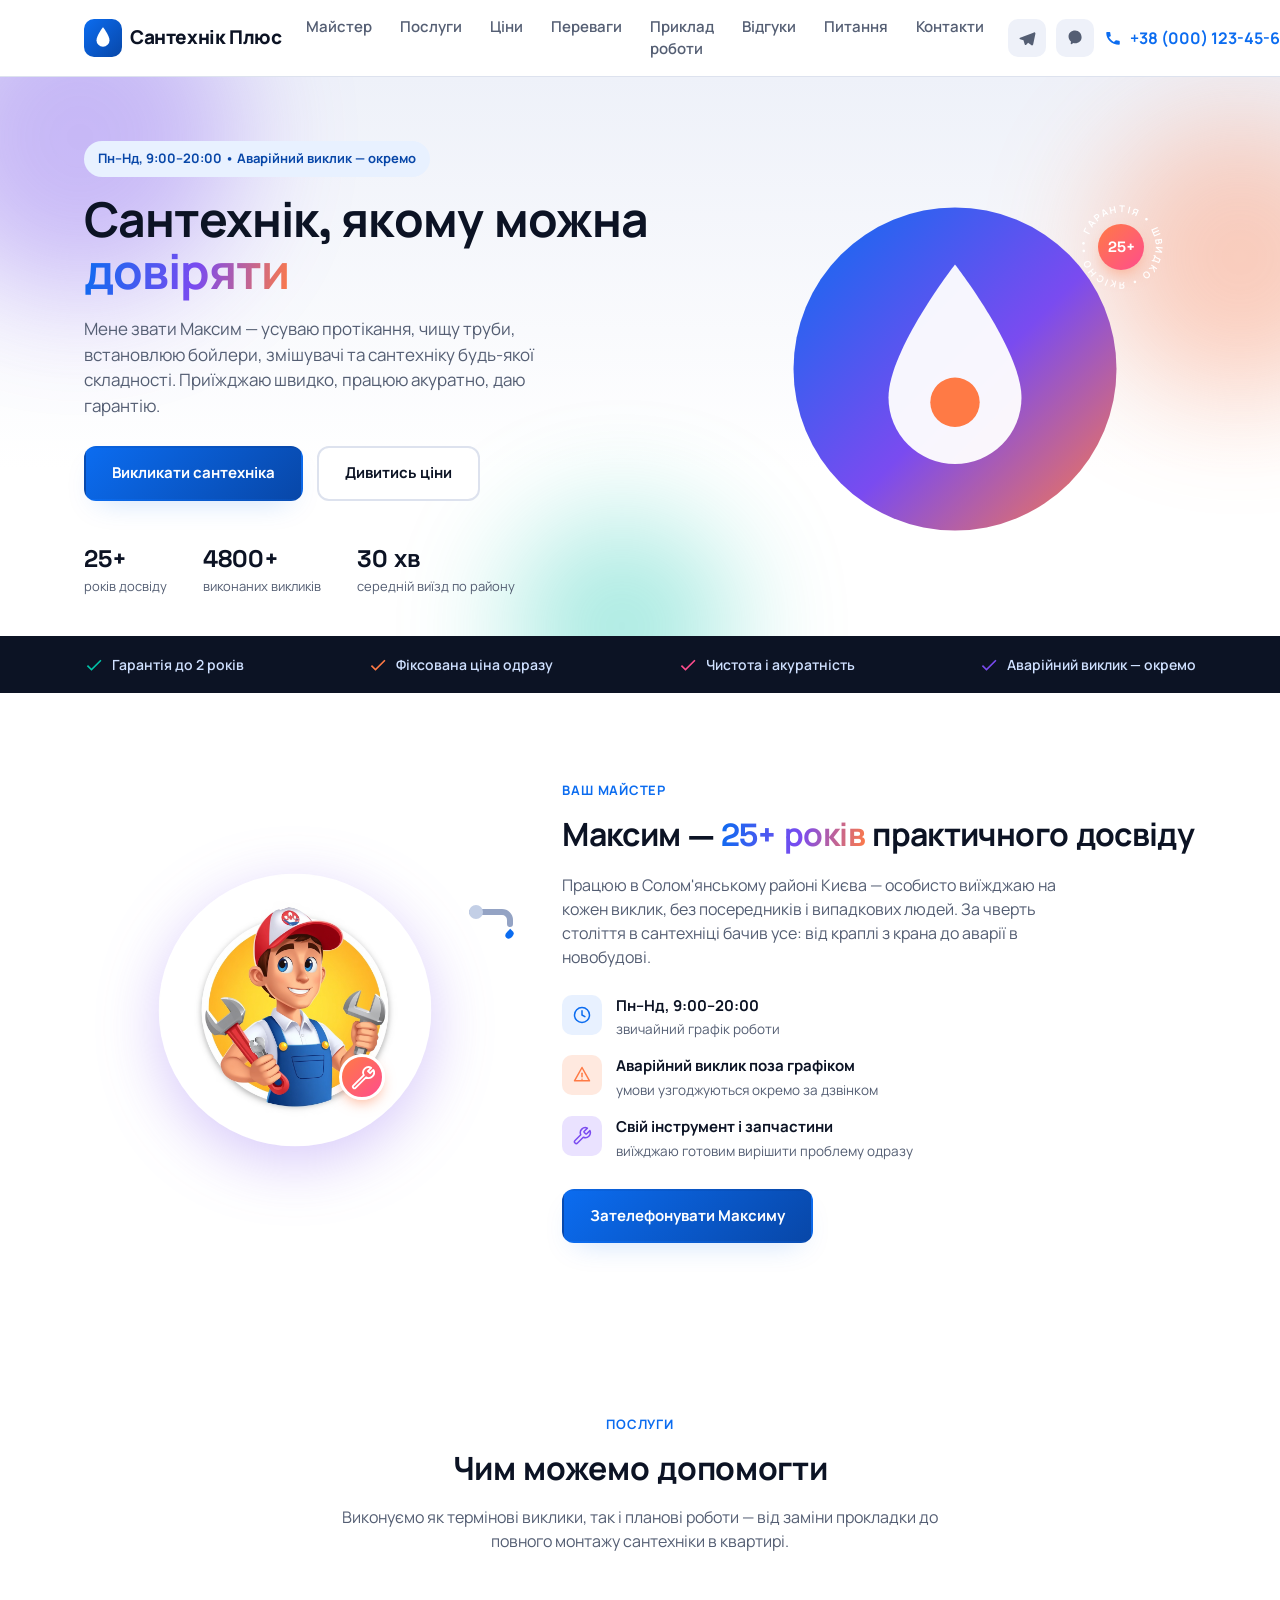
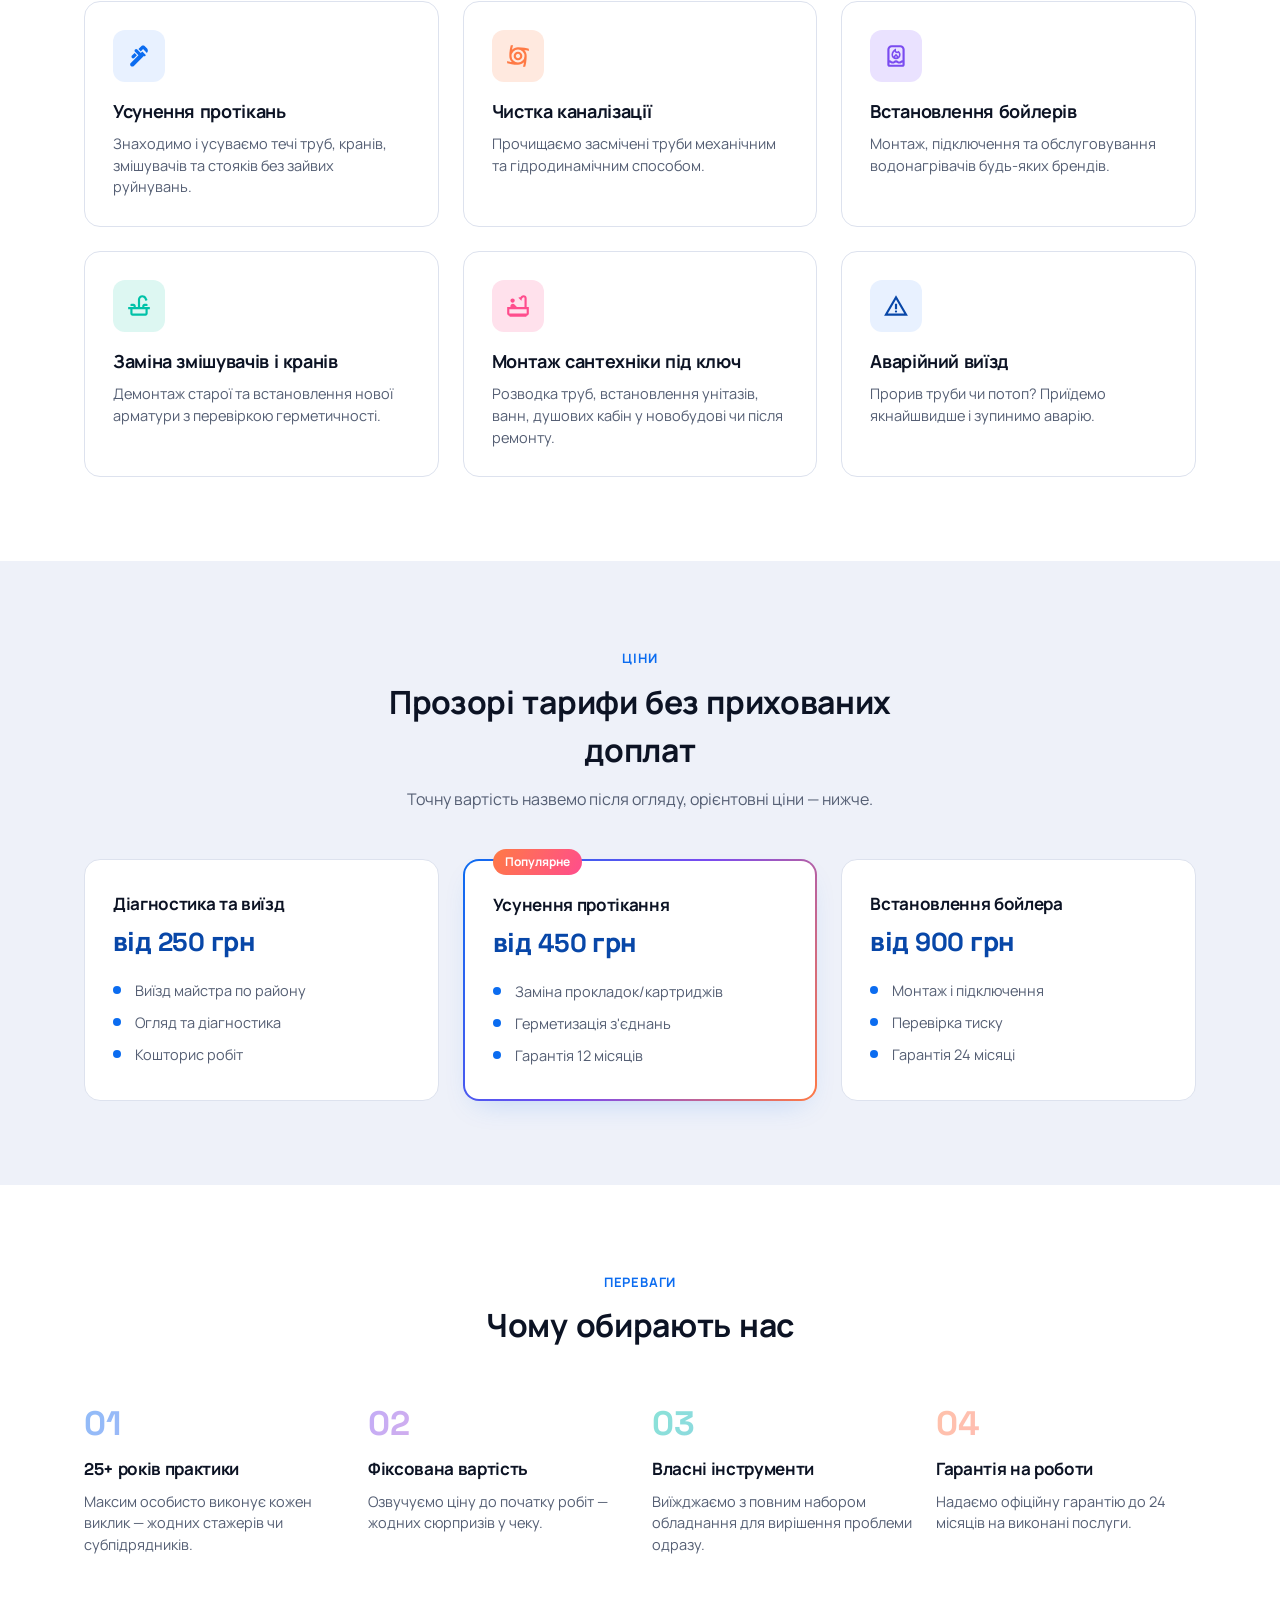
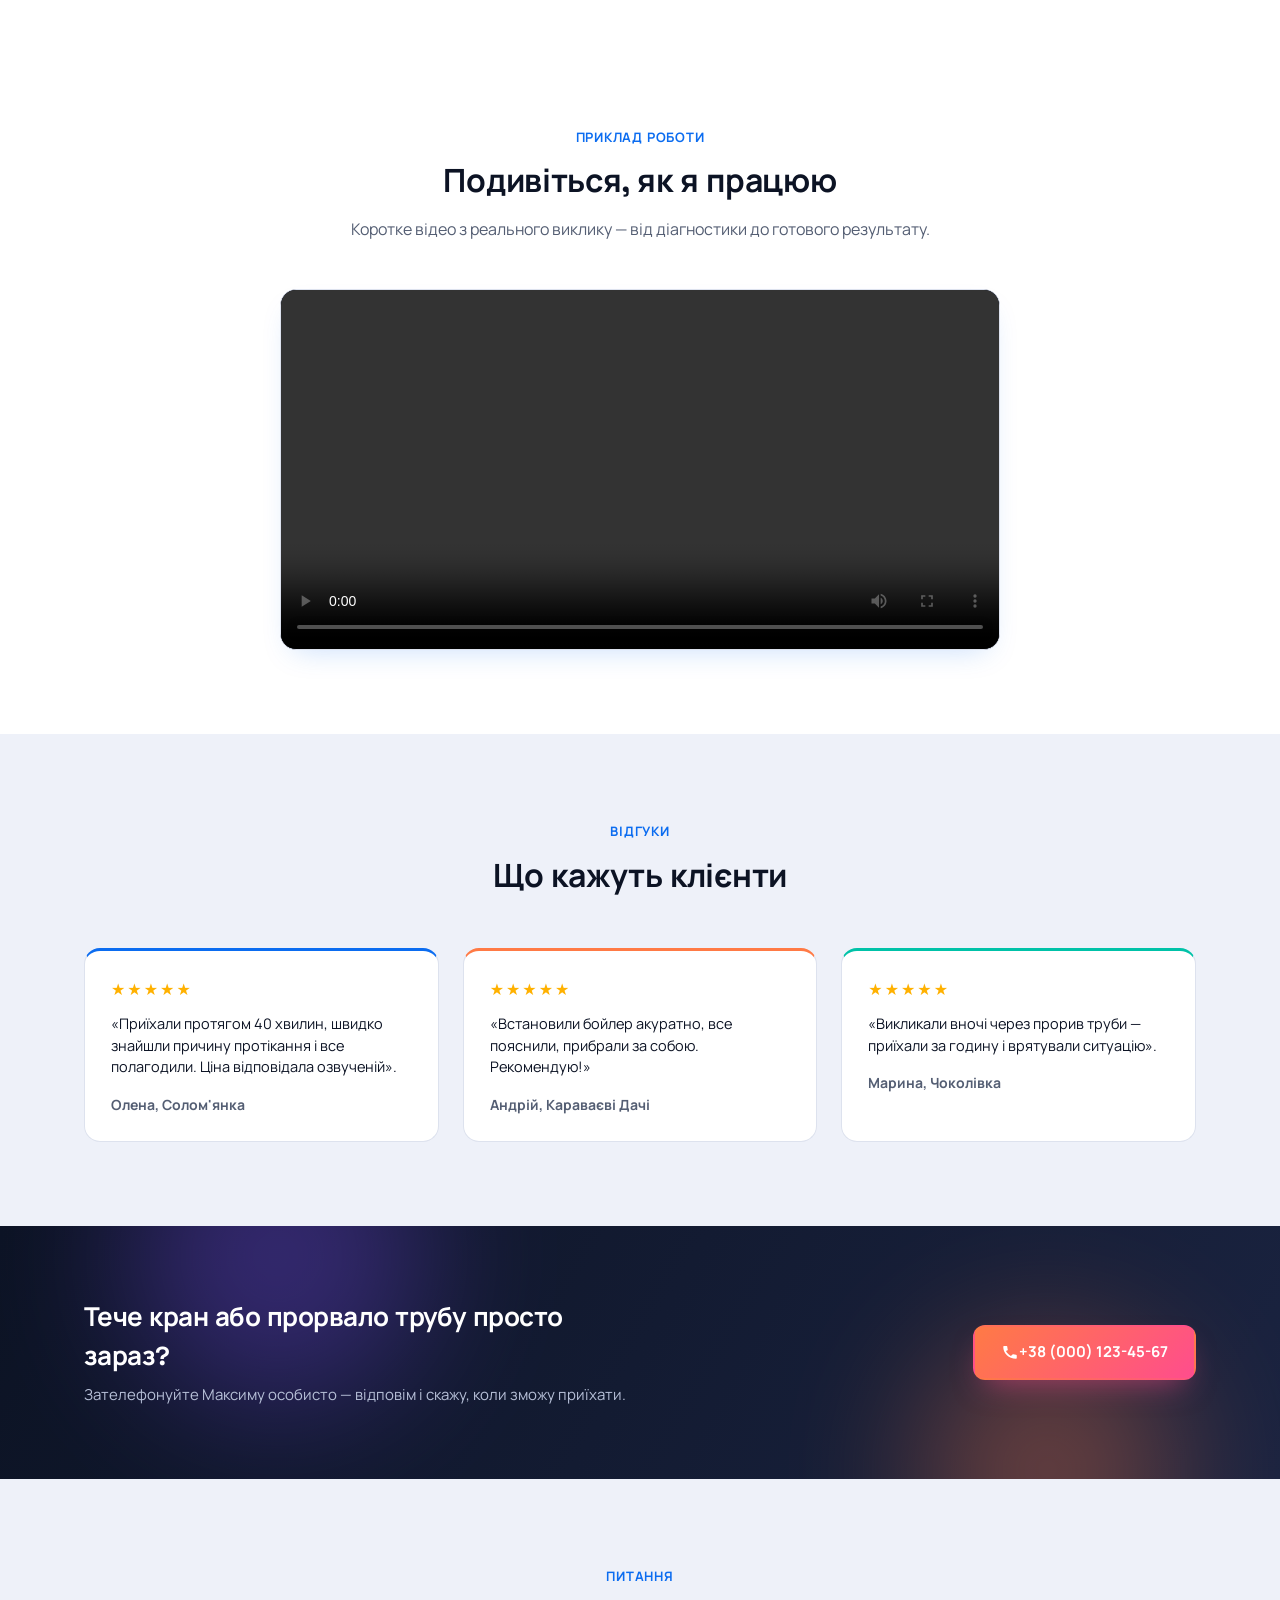
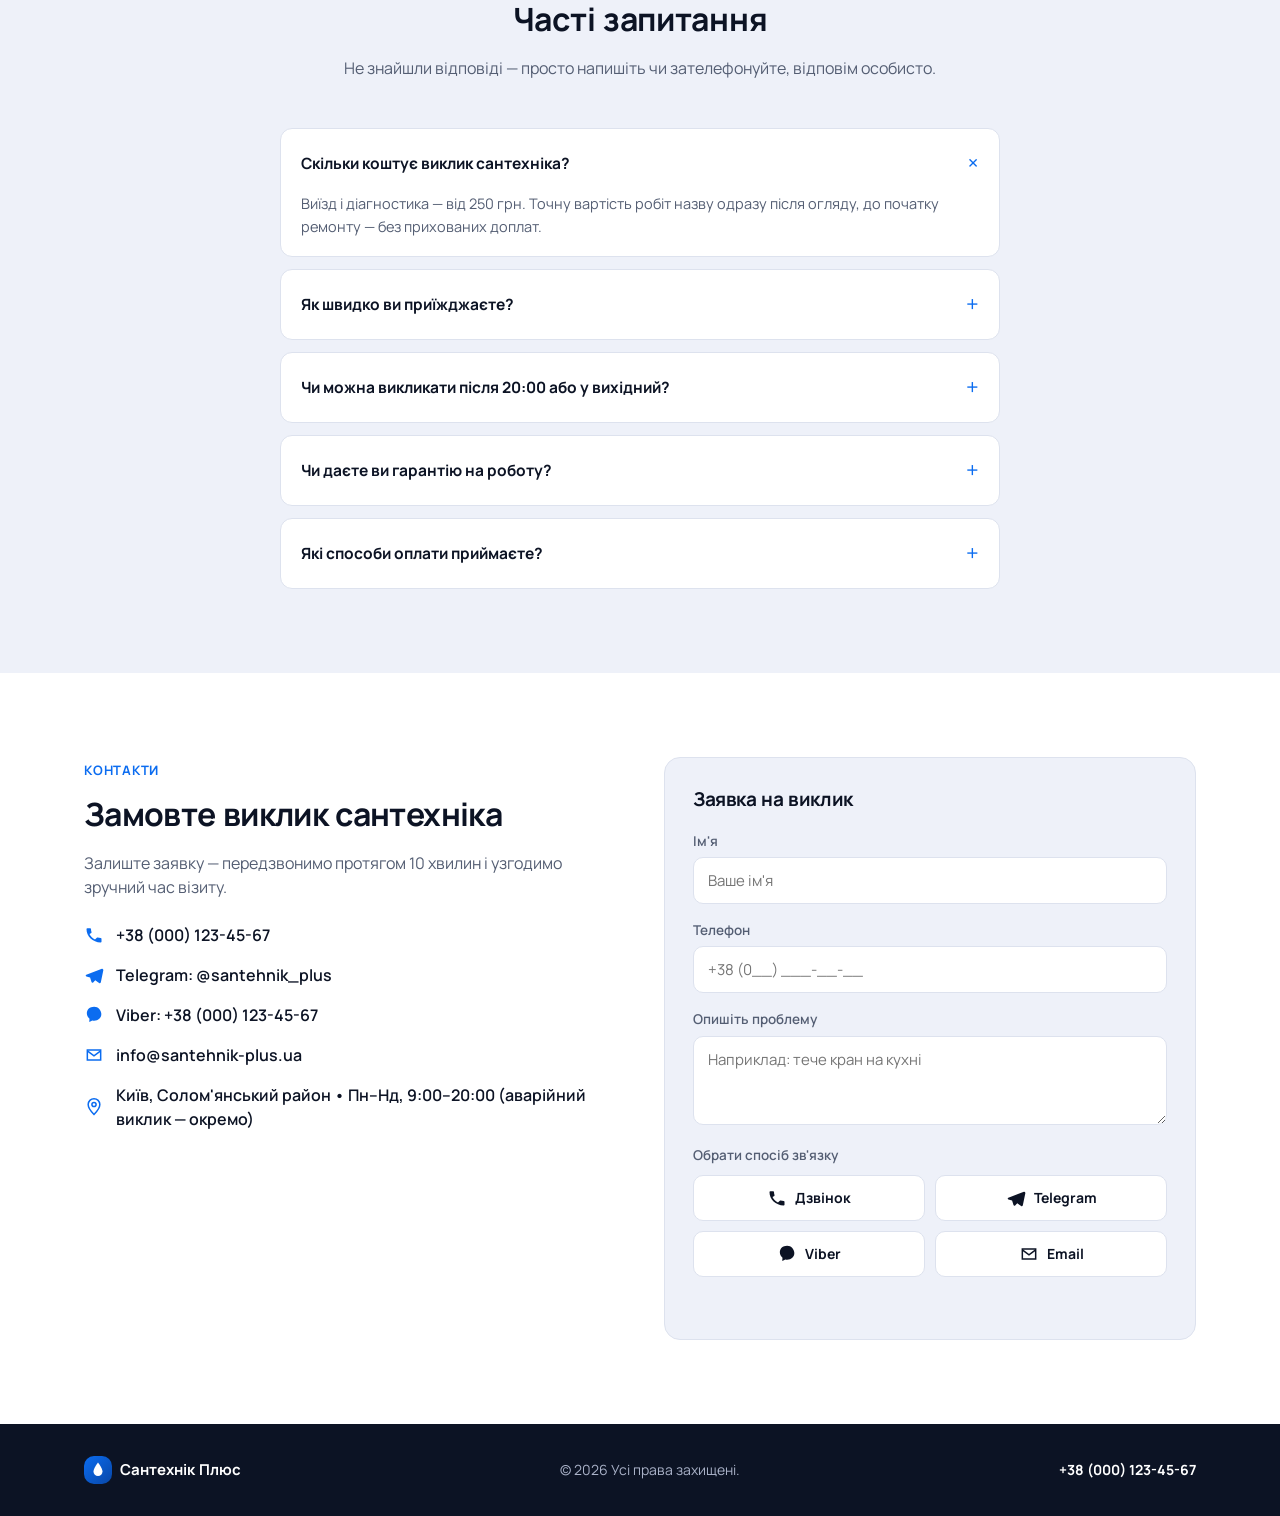
==== commit 7931762f: "Expand CMS to contacts, master bio, reviews and FAQ Move phone/telegram/viber/email, the master's na" ====
--- a/index.html
+++ b/index.html
@@ -10,6 +10,13 @@
 <link rel="icon" type="image/png" sizes="32x32" href="images/favicon-32.png">
 <link rel="apple-touch-icon" sizes="180x180" href="images/apple-touch-icon.png">
 <meta name="theme-color" content="#0b6cf0">
+<script>
+  // Netlify Identity invite/recovery/confirmation links land here first —
+  // forward them to /admin/ (with the widget) so the password form appears.
+  if (/(invite_token|recovery_token|confirmation_token)=/.test(location.hash)) {
+    location.replace('/admin/' + location.hash);
+  }
+</script>
 
 <meta property="og:type" content="website">
 <meta property="og:site_name" content="Сантехнік Плюс">
@@ -65,9 +72,9 @@
   <div class="hero__blob hero__blob--3" aria-hidden="true"></div>
   <div class="container hero__inner">
     <div class="hero__text">
-      <span class="badge">Пн–Нд, 9:00–20:00 • Аварійний виклик — окремо</span>
+      <span class="badge" id="heroBadge">Пн–Нд, 9:00–20:00 • Аварійний виклик — окремо</span>
       <h1>Сантехнік, якому можна <span class="gradient-word">довіряти</span></h1>
-      <p>Мене звати Максим — усуваю протікання, чищу труби, встановлюю бойлери, змішувачі та сантехніку будь-якої складності. Приїжджаю швидко, працюю акуратно, даю гарантію.</p>
+      <p id="heroIntro">Мене звати Максим — усуваю протікання, чищу труби, встановлюю бойлери, змішувачі та сантехніку будь-якої складності. Приїжджаю швидко, працюю акуратно, даю гарантію.</p>
       <div class="hero__cta">
         <a href="tel:+380001234567" class="btn btn--primary">Викликати сантехніка</a>
         <a href="#prices" class="btn btn--ghost">Дивитись ціни</a>
@@ -120,7 +127,7 @@
     <div class="master__art" aria-hidden="true">
       <div class="master__avatar">
         <div class="master__avatar-frame">
-          <img src="images/master-photo.jpg" alt="Максим — сантехнік" width="180" height="180">
+          <img id="masterPhotoImg" src="images/master-photo.jpg" alt="Максим — сантехнік" width="180" height="180">
         </div>
         <span class="master__badge" title="Розвідний ключ — інструмент №1">
           <svg width="26" height="26" viewBox="0 0 24 24" fill="none"><path d="M20.5 3.5a5 5 0 00-6.8 6.8L4 20l0 0a1.4 1.4 0 002 2l9.7-9.7a5 5 0 006.8-6.8l-3 3-2-2 3-3z" stroke="#fff" stroke-width="1.7" stroke-linejoin="round" stroke-linecap="round"/></svg>
@@ -137,14 +144,14 @@
     </div>
     <div class="master__info">
       <span class="eyebrow">Ваш майстер</span>
-      <h2>Максим — <span class="gradient-word">25+ років</span> практичного досвіду</h2>
-      <p>Працюю в Солом'янському районі Києва — особисто виїжджаю на кожен виклик, без посередників і випадкових людей. За чверть століття в сантехніці бачив усе: від краплі з крана до аварії в новобудові.</p>
+      <h2><span id="masterName">Максим</span> — <span class="gradient-word"><span id="masterYears">25+</span> років</span> практичного досвіду</h2>
+      <p id="masterBio">Працюю в Солом'янському районі Києва — особисто виїжджаю на кожен виклик, без посередників і випадкових людей. За чверть століття в сантехніці бачив усе: від краплі з крана до аварії в новобудові.</p>
       <ul class="master__facts">
         <li>
           <span class="master__fact-icon master__fact-icon--blue">
             <svg width="20" height="20" viewBox="0 0 24 24" fill="none"><circle cx="12" cy="12" r="9" stroke="currentColor" stroke-width="1.8"/><path d="M12 7v5l3.5 2" stroke="currentColor" stroke-width="1.8" stroke-linecap="round" stroke-linejoin="round"/></svg>
           </span>
-          <div><strong>Пн–Нд, 9:00–20:00</strong><span>звичайний графік роботи</span></div>
+          <div><strong id="masterScheduleLine">Пн–Нд, 9:00–20:00</strong><span>звичайний графік роботи</span></div>
         </li>
         <li>
           <span class="master__fact-icon master__fact-icon--orange">
@@ -159,7 +166,7 @@
           <div><strong>Свій інструмент і запчастини</strong><span>виїжджаю готовим вирішити проблему одразу</span></div>
         </li>
       </ul>
-      <a href="#" data-contact="tel" class="btn btn--primary">Зателефонувати Максиму</a>
+      <a href="#" data-contact="tel" class="btn btn--primary"><span id="masterCallBtnText">Зателефонувати Максиму</span></a>
     </div>
   </div>
 </section>
@@ -213,7 +220,7 @@
       <h2>Прозорі тарифи без прихованих доплат</h2>
       <p>Точну вартість назвемо після огляду, орієнтовні ціни — нижче.</p>
     </div>
-    <div class="grid grid--prices">
+    <div class="grid grid--prices" id="pricesGrid">
       <div class="price">
         <h3>Діагностика та виїзд</h3>
         <div class="price__value">від 250&nbsp;грн</div>
@@ -256,7 +263,7 @@
       <div class="adv">
         <span class="adv__num">01</span>
         <h3>25+ років практики</h3>
-        <p>Максим особисто виконує кожен виклик — жодних стажерів чи субпідрядників.</p>
+        <p id="advantageText">Максим особисто виконує кожен виклик — жодних стажерів чи субпідрядників.</p>
       </div>
       <div class="adv">
         <span class="adv__num">02</span>
@@ -285,9 +292,9 @@
       <p>Коротке відео з реального виклику — від діагностики до готового результату.</p>
     </div>
     <div class="video-frame">
-      <video controls preload="metadata">
-        <source src="video/video_2026-09-09_15-51-47.mp4" type="video/mp4">
-        Ваш браузер не підтримує відео. <a href="video/video_2026-09-09_15-51-47.mp4">Завантажити відео</a>.
+      <video id="portfolioVideo" controls preload="metadata">
+        <source id="portfolioVideoSource" src="video/video_2026-09-09_15-51-47.mp4" type="video/mp4">
+        Ваш браузер не підтримує відео. <a id="portfolioVideoLink" href="video/video_2026-09-09_15-51-47.mp4">Завантажити відео</a>.
       </video>
     </div>
   </div>
@@ -299,7 +306,7 @@
       <span class="eyebrow">Відгуки</span>
       <h2>Що кажуть клієнти</h2>
     </div>
-    <div class="grid grid--reviews">
+    <div class="grid grid--reviews" id="reviewsGrid">
       <div class="review">
         <div class="review__stars">★★★★★</div>
         <p>«Приїхали протягом 40 хвилин, швидко знайшли причину протікання і все полагодили. Ціна відповідала озвученій».</p>
@@ -325,7 +332,7 @@
   <div class="container cta-band__inner">
     <div>
       <h2>Тече кран або прорвало трубу просто зараз?</h2>
-      <p>Зателефонуйте Максиму особисто — відповім і скажу, коли зможу приїхати.</p>
+      <p id="ctaText">Зателефонуйте Максиму особисто — відповім і скажу, коли зможу приїхати.</p>
     </div>
     <a href="#" data-contact="tel" class="btn btn--cta">
       <svg width="18" height="18" viewBox="0 0 24 24" fill="none"><path d="M6.6 10.8c1.4 2.8 3.8 5.1 6.6 6.6l2.2-2.2c.3-.3.7-.4 1-.2 1.1.4 2.3.6 3.6.6.6 0 1 .4 1 1V20c0 .6-.4 1-1 1C10.4 21 3 13.6 3 4.9c0-.6.4-1 1-1h3.4c.6 0 1 .4 1 1 0 1.2.2 2.4.6 3.6.1.4 0 .8-.2 1L6.6 10.8z" fill="currentColor"/></svg>
@@ -341,7 +348,7 @@
       <h2>Часті запитання</h2>
       <p>Не знайшли відповіді — просто напишіть чи зателефонуйте, відповім особисто.</p>
     </div>
-    <div class="faq">
+    <div class="faq" id="faqList">
       <details class="faq__item" open>
         <summary>Скільки коштує виклик сантехніка?</summary>
         <p>Виїзд і діагностика — від 250 грн. Точну вартість робіт назву одразу після огляду, до початку ремонту — без прихованих доплат.</p>
@@ -391,7 +398,7 @@
         </li>
         <li>
           <svg width="20" height="20" viewBox="0 0 24 24" fill="none"><path d="M12 21s-7-7.2-7-12a7 7 0 1114 0c0 4.8-7 12-7 12z" stroke="currentColor" stroke-width="1.8"/><circle cx="12" cy="9" r="2.5" stroke="currentColor" stroke-width="1.8"/></svg>
-          <span>Київ, Солом'янський район • Пн–Нд, 9:00–20:00 (аварійний виклик — окремо)</span>
+          <span id="contactsLocationLine">Київ, Солом'янський район • Пн–Нд, 9:00–20:00 (аварійний виклик — окремо)</span>
         </li>
       </ul>
     </div>
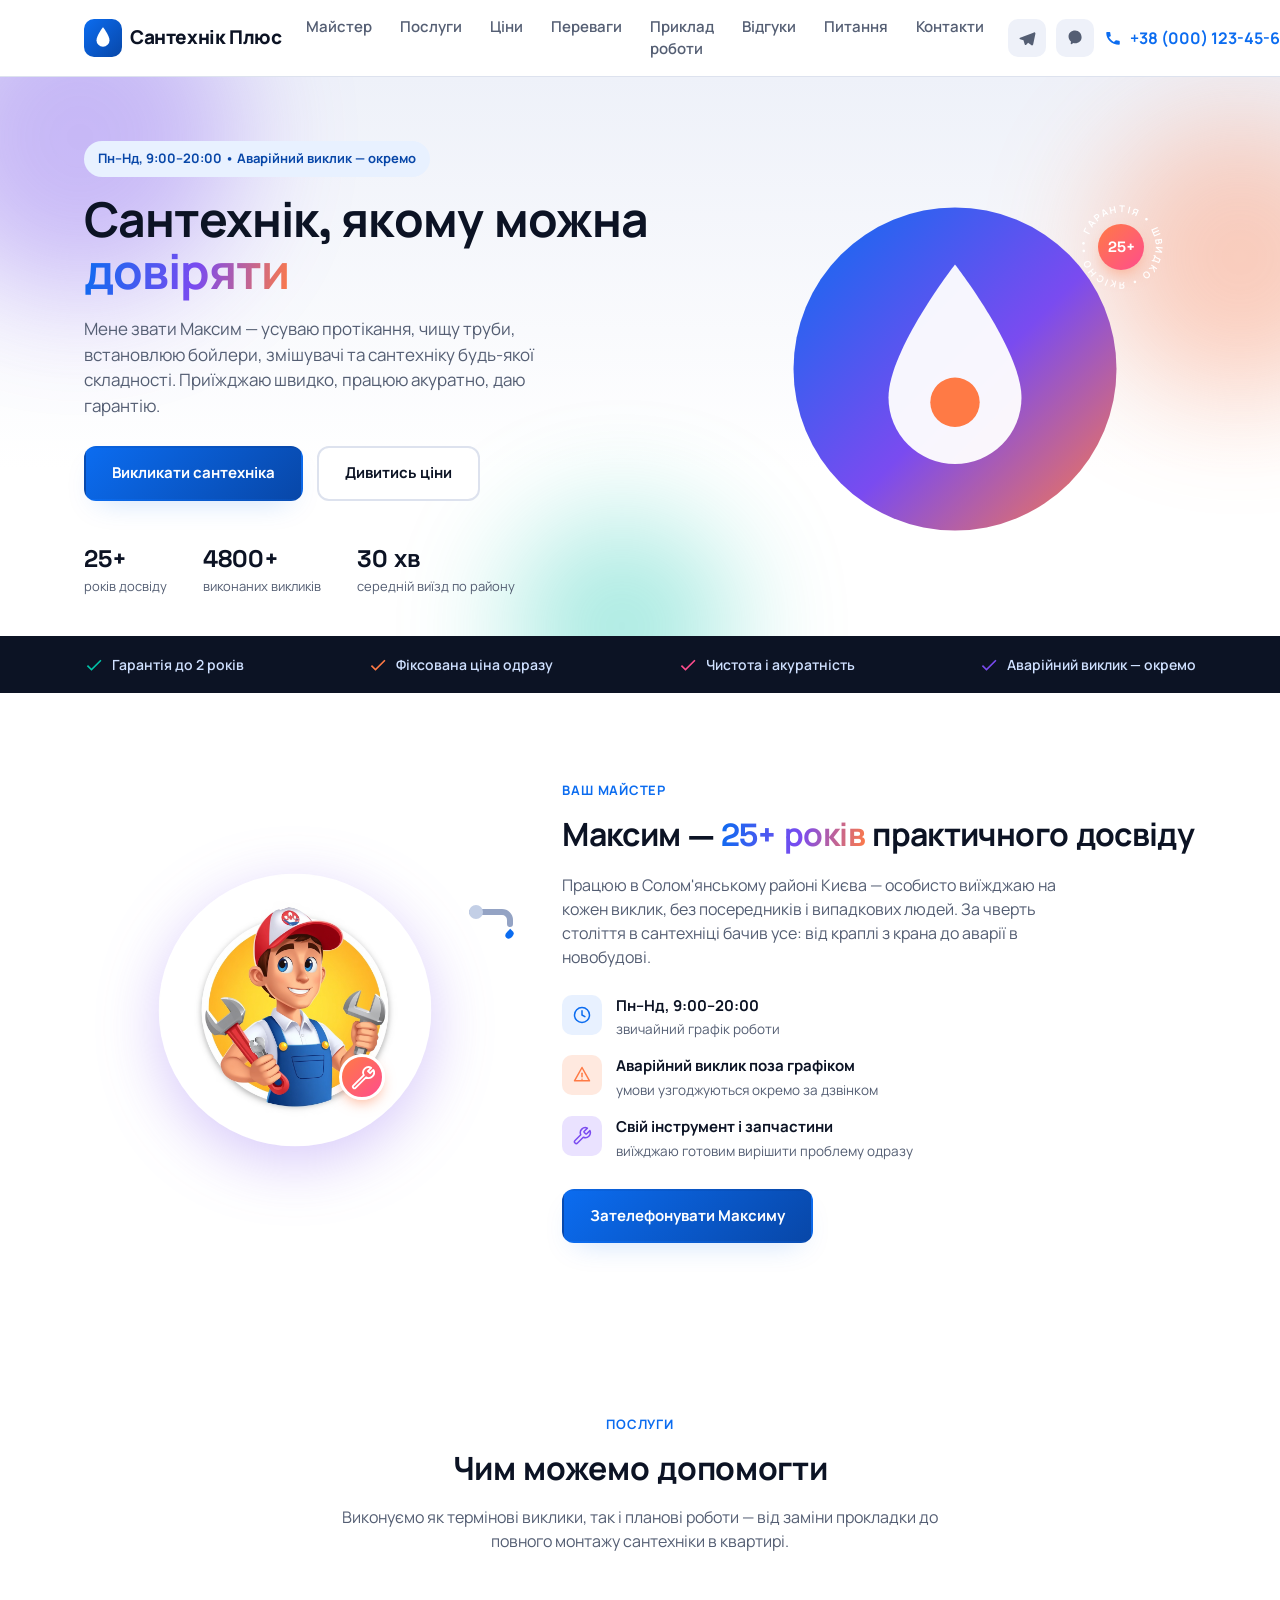
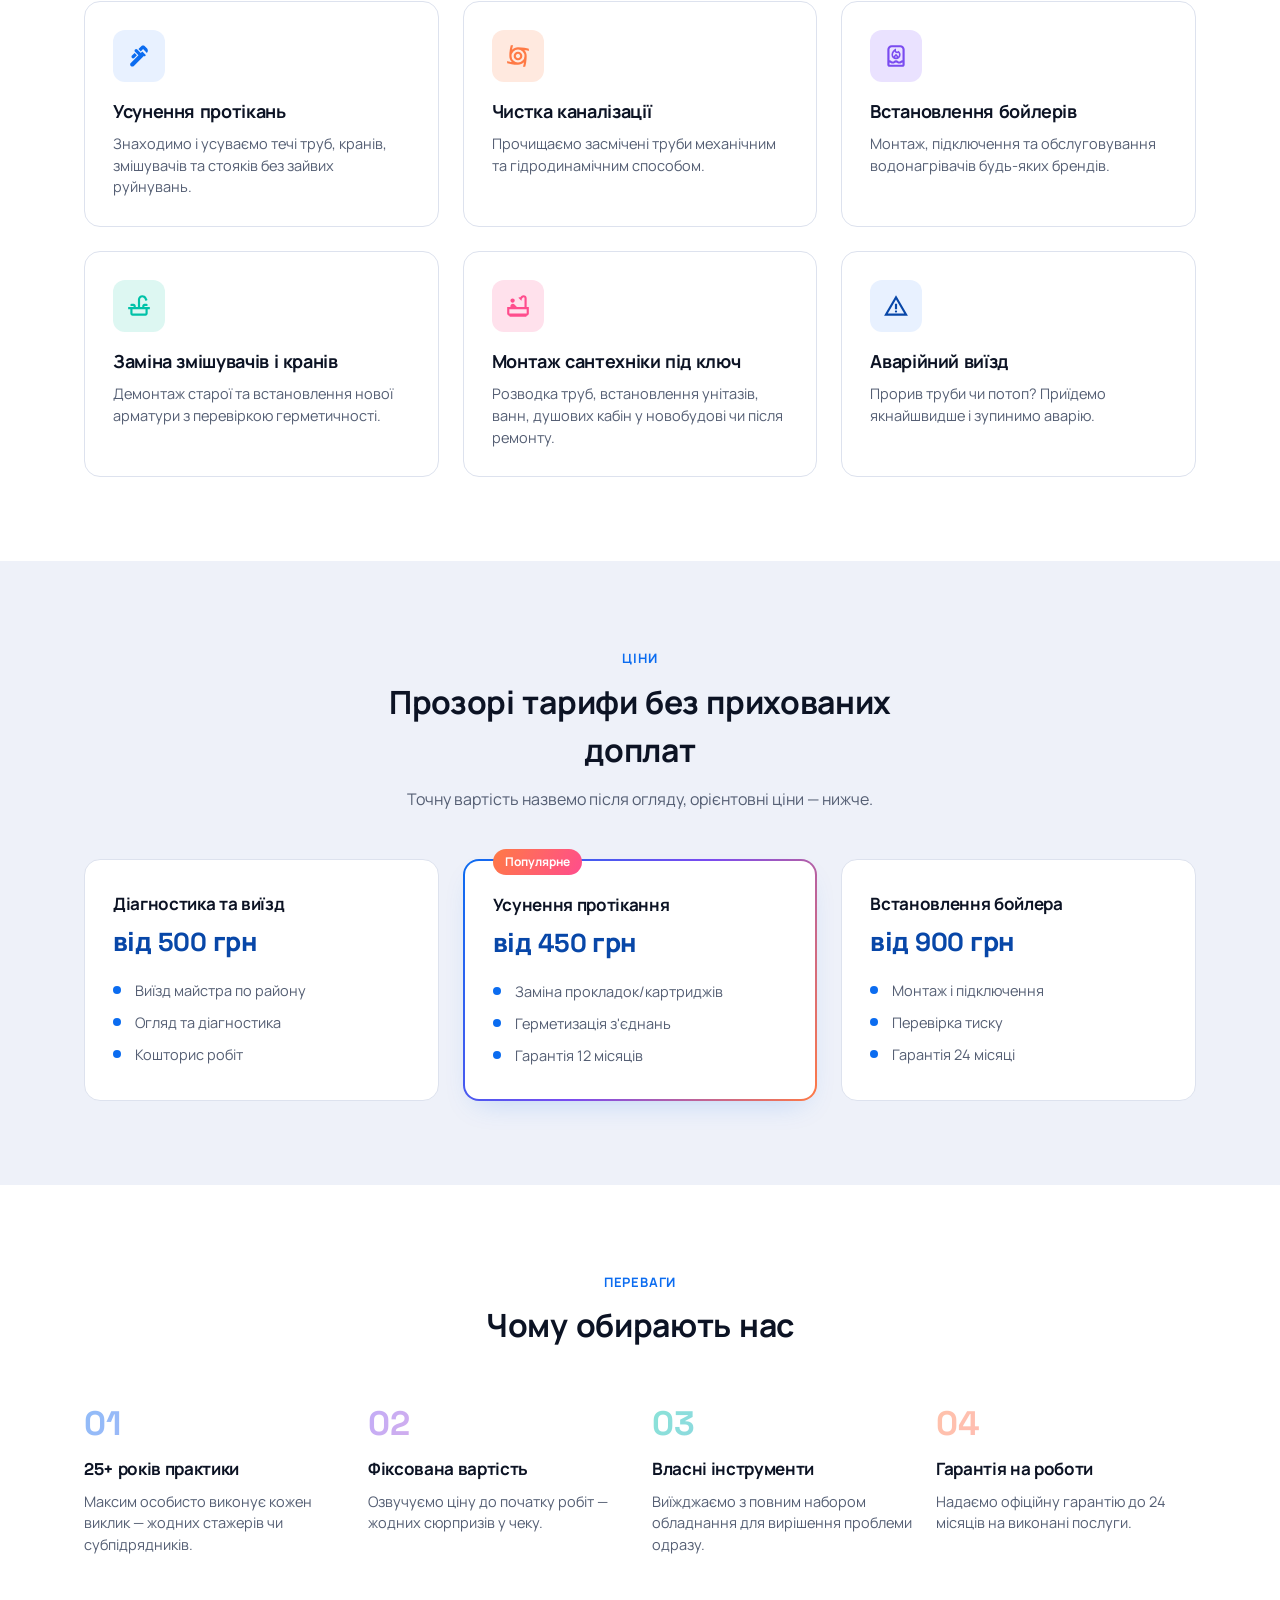
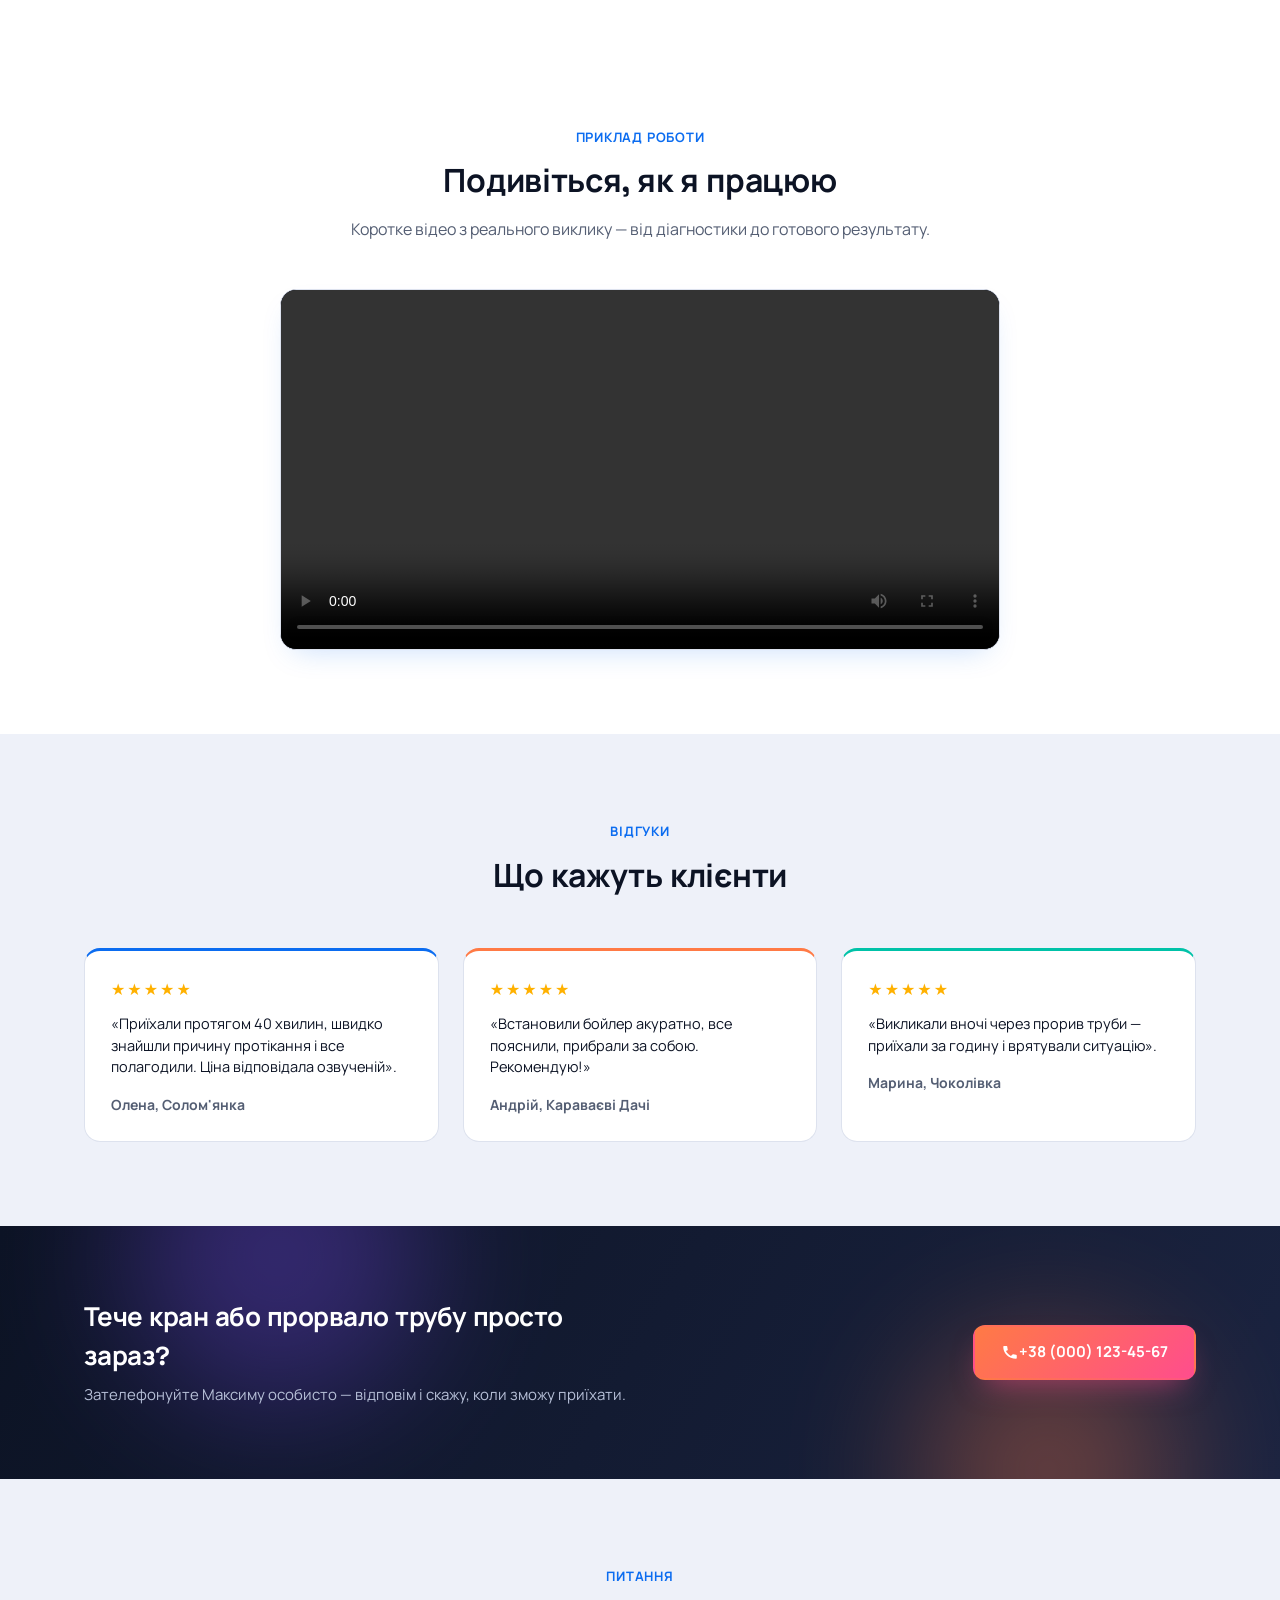
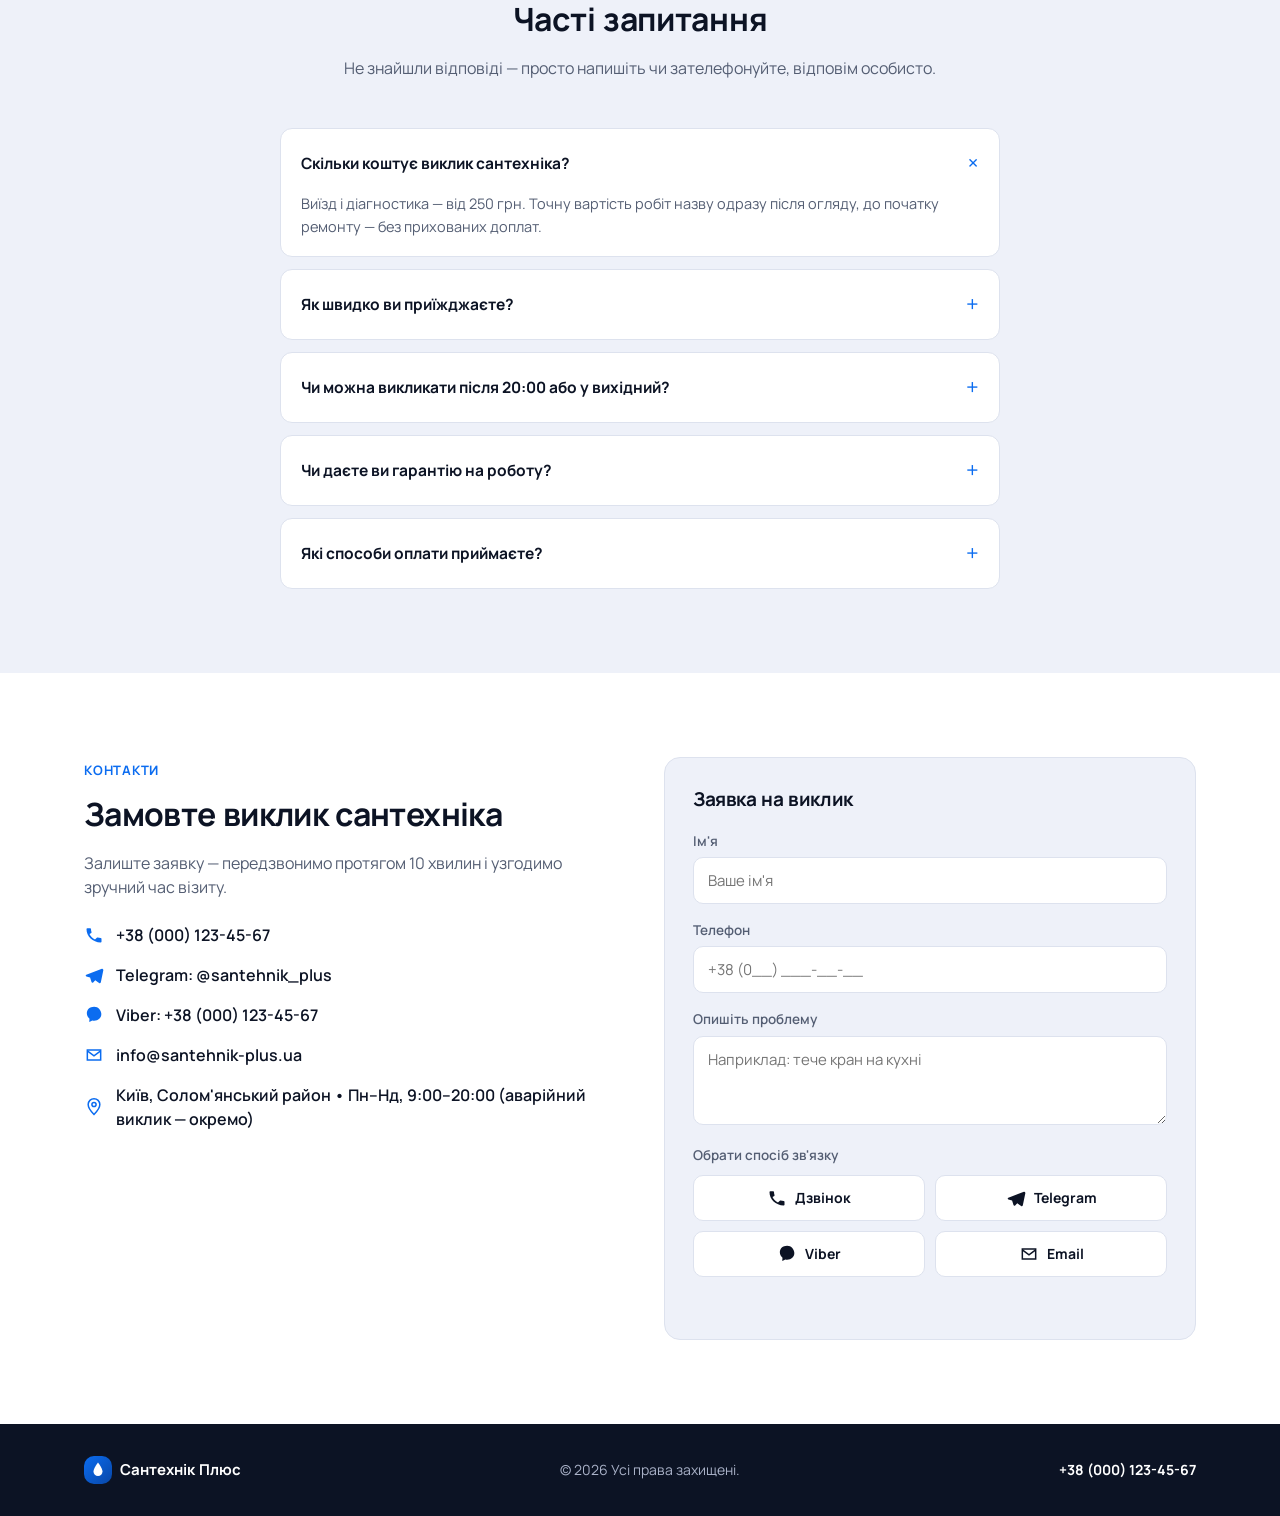
==== commit 6e9d426a: "Add proactive chat bubble on mobile Shows once per session, 4s after load: master's photo, name, and" ====
--- a/index.html
+++ b/index.html
@@ -451,6 +451,19 @@
   </div>
 </footer>
 
+<div class="chat-bubble" id="chatBubble" hidden>
+  <button type="button" class="chat-bubble__close" id="chatBubbleClose" aria-label="Закрити">
+    <svg width="14" height="14" viewBox="0 0 24 24" fill="none"><path d="M6 6l12 12M18 6L6 18" stroke="currentColor" stroke-width="2" stroke-linecap="round"/></svg>
+  </button>
+  <a href="#" data-contact="telegram" target="_blank" rel="noopener" class="chat-bubble__link">
+    <img src="images/master-photo.jpg" alt="" class="chat-bubble__avatar" id="chatBubbleAvatar">
+    <span class="chat-bubble__body">
+      <span class="chat-bubble__text" id="chatBubbleText">Доброго дня! Виникло питання? З радістю відповім.</span>
+      <span class="chat-bubble__name" id="chatBubbleName">Максим</span>
+    </span>
+  </a>
+</div>
+
 <div class="fab-menu" id="fabMenu">
   <a href="#" data-contact="email" class="fab fab--mini fab--email" aria-label="Написати на email">
     <svg width="20" height="20" viewBox="0 0 24 24" fill="none"><path d="M4 6h16v12H4z" stroke="currentColor" stroke-width="1.8"/><path d="M4 7l8 6 8-6" stroke="currentColor" stroke-width="1.8"/></svg>
--- a/style.css
+++ b/style.css
@@ -719,6 +719,62 @@
   }
 }
 
+/* Proactive chat bubble */
+.chat-bubble {
+  display: none;
+  position: fixed;
+  right: 20px;
+  bottom: 92px;
+  width: 268px;
+  background: #fff;
+  border-radius: 16px;
+  padding: 14px;
+  box-shadow: 0 20px 44px -14px rgba(12, 19, 36, 0.35);
+  border: 1px solid var(--border);
+  z-index: 41;
+  animation: bubble-in .35s cubic-bezier(.2,.9,.3,1.3);
+}
+.chat-bubble.is-visible { display: block; }
+.chat-bubble__close {
+  position: absolute;
+  top: 8px;
+  right: 8px;
+  width: 24px;
+  height: 24px;
+  border: 0;
+  background: var(--bg-muted);
+  color: var(--ink-soft);
+  border-radius: 50%;
+  display: flex;
+  align-items: center;
+  justify-content: center;
+  cursor: pointer;
+}
+.chat-bubble__link {
+  display: flex;
+  align-items: flex-start;
+  gap: 10px;
+  padding-right: 14px;
+}
+.chat-bubble__avatar {
+  width: 42px;
+  height: 42px;
+  border-radius: 50%;
+  object-fit: cover;
+  flex-shrink: 0;
+  border: 2px solid var(--bg-muted);
+}
+.chat-bubble__body { display: flex; flex-direction: column; gap: 4px; }
+.chat-bubble__text { font-size: 13.5px; line-height: 1.4; color: var(--ink); }
+.chat-bubble__name { font-size: 12px; font-weight: 700; color: var(--ink-soft); }
+@keyframes bubble-in {
+  0% { opacity: 0; transform: translateY(16px) scale(.92); }
+  100% { opacity: 1; transform: none; }
+}
+@media (prefers-reduced-motion: reduce) {
+  .chat-bubble { animation: none; }
+}
+
 /* Floating contact menu (mobile) */
 .fab-menu {
   display: none;
